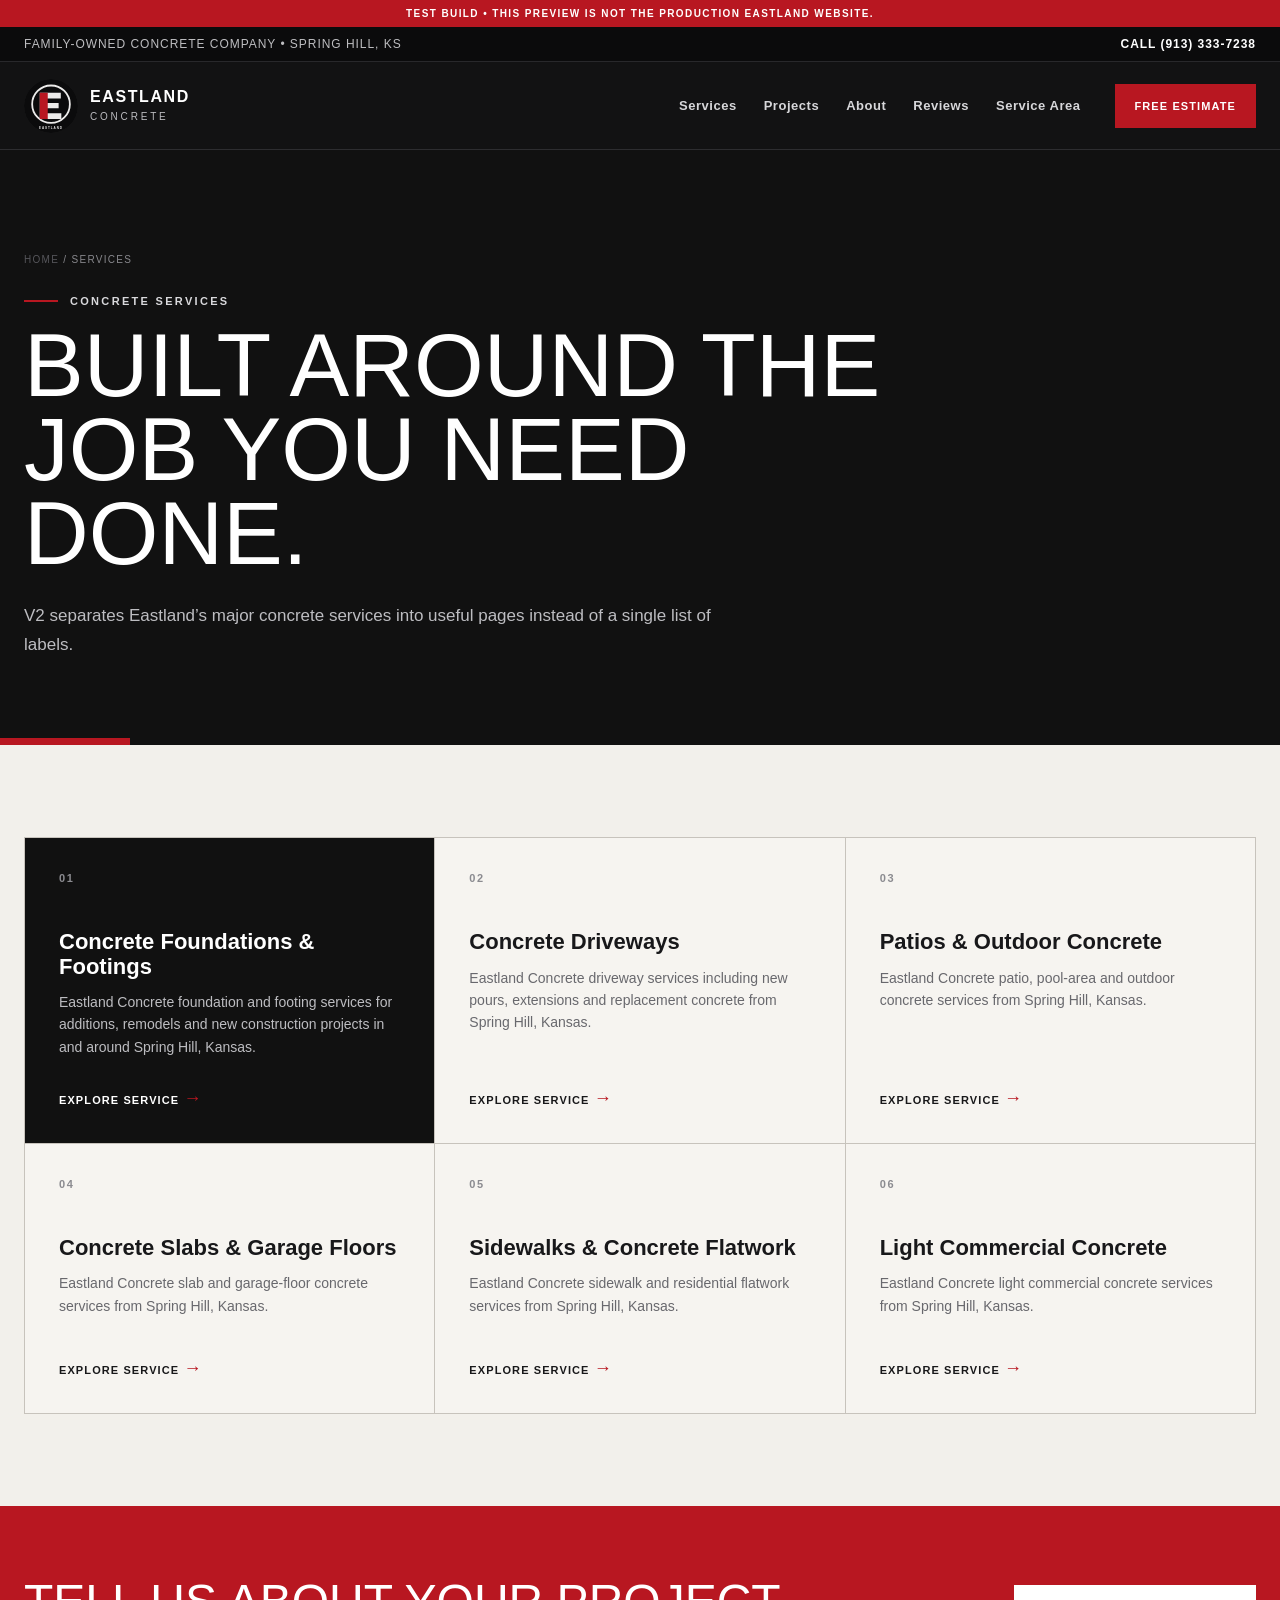
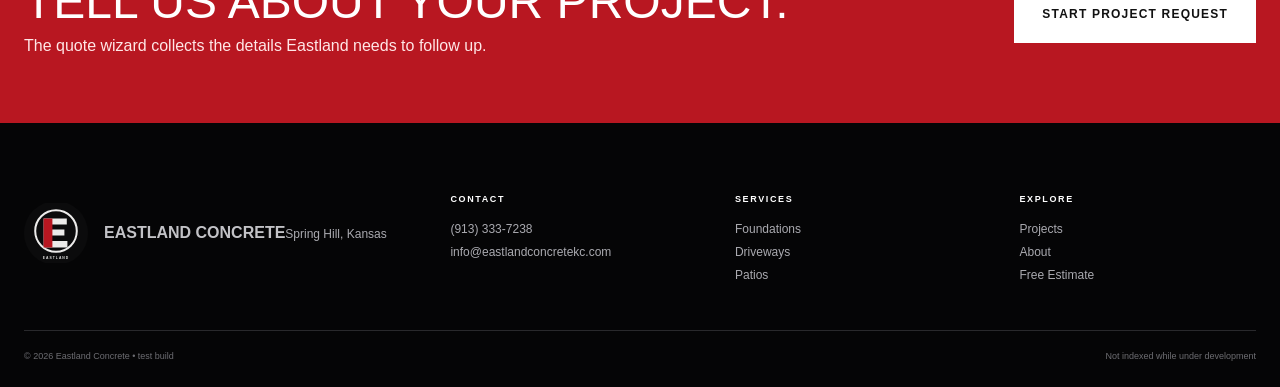
==== services/index.html @ 6d05b7a3 "Add services index page" ====
<!doctype html><html lang="en"><head><meta charset="utf-8"/><meta name="viewport" content="width=device-width,initial-scale=1"/><title>Concrete Services | Eastland Concrete</title><meta name="description" content="Explore Eastland Concrete service pages for foundations, driveways, patios, slabs, sidewalks and light commercial concrete."/><meta name="robots" content="noindex,nofollow"/><link rel="stylesheet" href="../styles.css"/></head><body><div class="test-banner">TEST BUILD • This preview is not the production Eastland website.</div>
<div class="utility-bar"><div class="shell utility-inner"><span>Family-Owned Concrete Company • Spring Hill, KS</span><a href="tel:+19133337238">Call (913) 333-7238</a></div></div>
<header class="site-header"><div class="shell header-inner">
<a class="brand" href="../index.html"><img src="../assets/eastland-logo.svg" alt="" /><div class="brand-text"><strong>EASTLAND</strong><span>CONCRETE</span></div></a>
<nav class="desktop-nav" aria-label="Primary navigation"><a href="../index.html#services">Services</a><a href="../projects.html">Projects</a><a href="../about.html">About</a><a href="../index.html#reviews">Reviews</a><a href="../index.html#areas">Service Area</a></nav>
<a class="btn btn-small btn-red desktop-quote" href="../index.html#estimate">Free Estimate</a>
<button class="menu-button" aria-label="Open menu" aria-expanded="false"><span></span><span></span><span></span></button>
</div><nav class="mobile-nav" aria-label="Mobile navigation"><a href="../index.html#services">Services</a><a href="../projects.html">Projects</a><a href="../about.html">About</a><a href="../index.html#reviews">Reviews</a><a href="../index.html#areas">Service Area</a><a class="btn btn-red" href="../index.html#estimate">Get a Free Estimate</a></nav></header><main><section class="inner-hero"><div class="shell"><div class="breadcrumbs"><a href="../index.html">Home</a> / Services</div><p class="eyebrow">CONCRETE SERVICES</p><h1>Built around the job you need done.</h1><p>V2 separates Eastland’s major concrete services into useful pages instead of a single list of labels.</p></div></section><section class="content-section"><div class="shell"><div class="service-grid"><article class="service-card featured"><span class="service-num">01</span><h3>Concrete Foundations & Footings</h3><p>Eastland Concrete foundation and footing services for additions, remodels and new construction projects in and around Spring Hill, Kansas.</p><a href="foundations.html">Explore service <span>→</span></a></article><article class="service-card "><span class="service-num">02</span><h3>Concrete Driveways</h3><p>Eastland Concrete driveway services including new pours, extensions and replacement concrete from Spring Hill, Kansas.</p><a href="driveways.html">Explore service <span>→</span></a></article><article class="service-card "><span class="service-num">03</span><h3>Patios & Outdoor Concrete</h3><p>Eastland Concrete patio, pool-area and outdoor concrete services from Spring Hill, Kansas.</p><a href="patios.html">Explore service <span>→</span></a></article><article class="service-card "><span class="service-num">04</span><h3>Concrete Slabs & Garage Floors</h3><p>Eastland Concrete slab and garage-floor concrete services from Spring Hill, Kansas.</p><a href="slabs.html">Explore service <span>→</span></a></article><article class="service-card "><span class="service-num">05</span><h3>Sidewalks & Concrete Flatwork</h3><p>Eastland Concrete sidewalk and residential flatwork services from Spring Hill, Kansas.</p><a href="flatwork.html">Explore service <span>→</span></a></article><article class="service-card "><span class="service-num">06</span><h3>Light Commercial Concrete</h3><p>Eastland Concrete light commercial concrete services from Spring Hill, Kansas.</p><a href="commercial.html">Explore service <span>→</span></a></article></div></div></section><section class="page-cta"><div class="shell page-cta-inner"><div><h2>Tell us about your project.</h2><p>The quote wizard collects the details Eastland needs to follow up.</p></div><a class="btn btn-large" href="../index.html#estimate">Start Project Request</a></div></section></main><footer class="site-footer"><div class="shell footer-grid">
<div class="footer-brand"><img src="../assets/eastland-logo.svg" alt="" /><div><strong>EASTLAND CONCRETE</strong><span>Spring Hill, Kansas</span></div></div>
<div><p>CONTACT</p><a href="tel:+19133337238">(913) 333-7238</a><a href="mailto:info@eastlandconcretekc.com">info@eastlandconcretekc.com</a></div>
<div><p>SERVICES</p><a href="../services/foundations.html">Foundations</a><a href="../services/driveways.html">Driveways</a><a href="../services/patios.html">Patios</a></div>
<div><p>EXPLORE</p><a href="../projects.html">Projects</a><a href="../about.html">About</a><a href="../index.html#estimate">Free Estimate</a></div>
</div><div class="shell footer-bottom"><span>© 2026 Eastland Concrete • test build</span><span>Not indexed while under development</span></div></footer>
<div class="mobile-action-bar"><a href="tel:+19133337238">Call</a><a href="sms:+19133337238">Text</a><a class="active" href="../index.html#estimate">Free Estimate</a></div>
<script src="../script.js"></script></body></html>
---- styles.css ----
:root{--black:#0b0b0c;--charcoal:#171719;--paper:#f2f0eb;--white:#fff;--muted:#9b9b9f;--red:#b81721;--red2:#d1222c;--max:1240px}*{box-sizing:border-box}html{scroll-behavior:smooth}body{margin:0;font-family:Arial,Helvetica,sans-serif;color:#18181a;background:var(--paper);-webkit-font-smoothing:antialiased}a{color:inherit;text-decoration:none}button,input,select,textarea{font:inherit}img{display:block;max-width:100%}.shell{width:min(calc(100% - 48px),var(--max));margin-inline:auto}.utility-bar{background:var(--black);color:#bdbdc0;font-size:12px;letter-spacing:.08em;text-transform:uppercase;border-bottom:1px solid #28282b}.utility-inner{height:34px;display:flex;align-items:center;justify-content:space-between}.utility-inner a{color:#fff;font-weight:700}.site-header{height:88px;background:rgba(11,11,12,.97);color:#fff;position:sticky;top:0;z-index:50;border-bottom:1px solid #2d2d30}.header-inner{height:100%;display:flex;align-items:center;gap:34px}.brand{display:flex;align-items:center;gap:12px;margin-right:auto}.brand img{width:54px;height:54px;object-fit:cover;border-radius:50%;background:#222}.brand-text{display:grid;line-height:.9;letter-spacing:.1em}.brand-text strong{font-size:16px}.brand-text span{font-size:10px;color:#bcbcc0;margin-top:7px;letter-spacing:.28em}.desktop-nav{display:flex;gap:27px;align-items:center}.desktop-nav a{font-size:13px;font-weight:700;letter-spacing:.04em;color:#d7d7da}.btn{display:inline-flex;align-items:center;justify-content:center;text-transform:uppercase;font-weight:800;letter-spacing:.1em;border:0;cursor:pointer;transition:.2s ease}.btn-red{background:var(--red);color:#fff}.btn-red:hover{background:var(--red2);transform:translateY(-1px)}.btn-small{height:44px;padding:0 20px;font-size:11px}.btn-large{height:58px;padding:0 28px;font-size:12px}.btn-ghost{border:1px solid rgba(255,255,255,.6);color:#fff}.btn-ghost:hover{background:#fff;color:#111}.btn-full{width:100%;height:54px;margin-top:20px}.menu-button,.mobile-nav{display:none}.hero{min-height:760px;position:relative;background:#111;color:#fff;overflow:hidden;display:flex;align-items:center}.hero-image{position:absolute;inset:0;background:linear-gradient(135deg,#303034,#101012);background-image:linear-gradient(90deg,rgba(6,6,7,.2),rgba(6,6,7,.05)),url('assets/driveway-project.svg');background-position:center;background-size:cover}.hero-overlay{position:absolute;inset:0;background:linear-gradient(90deg,rgba(6,6,7,.94),rgba(6,6,7,.72) 45%,rgba(6,6,7,.2))}.hero::after{content:"";position:absolute;left:0;bottom:0;width:150px;height:9px;background:var(--red)}.hero-content{position:relative;z-index:2;padding:84px 0 64px}.eyebrow{font-size:11px;letter-spacing:.21em;font-weight:900;color:#d9d9dc;margin:0 0 20px;text-transform:uppercase}.eyebrow::before{content:"";display:inline-block;width:34px;height:2px;background:var(--red);vertical-align:middle;margin:0 12px 3px 0}.eyebrow.dark{color:#646469}.hero h1,.section h2,.statement h2,.estimate h2,.areas h2{font-family:Impact,'Arial Narrow Bold',Arial,sans-serif;font-weight:400;text-transform:uppercase;letter-spacing:.01em;margin:0;line-height:.92}.hero h1{font-size:clamp(64px,8.5vw,118px);max-width:840px}.hero h1 span{color:#d5d5d8}.hero-copy{font-size:18px;line-height:1.6;color:#d2d2d5;max-width:670px;margin:28px 0 34px}.hero-actions{display:flex;gap:12px;flex-wrap:wrap}.hero-proof{display:grid;grid-template-columns:repeat(3,1fr);max-width:820px;margin-top:62px;border-top:1px solid rgba(255,255,255,.22);padding-top:24px;gap:26px}.hero-proof strong{display:block;font-size:13px;text-transform:uppercase;letter-spacing:.08em}.hero-proof span{display:block;font-size:12px;color:#adadb2;margin-top:8px;line-height:1.45}.hero-marker{position:absolute;right:34px;bottom:44px;z-index:2;writing-mode:vertical-rl;font-size:9px;letter-spacing:.25em;color:#b9b9bd}.section{padding:112px 0}.section-heading h2,.statement h2,.estimate h2,.areas h2{font-size:clamp(44px,5.1vw,74px)}.split-heading{display:grid;grid-template-columns:1.2fr .8fr;gap:70px;align-items:end;margin-bottom:58px}.split-heading>p{margin:0;color:#626268;font-size:16px;line-height:1.7;max-width:470px}.service-grid{display:grid;grid-template-columns:repeat(3,1fr);border-top:1px solid #c7c3bc;border-left:1px solid #c7c3bc}.service-card{min-height:270px;padding:34px;border-right:1px solid #c7c3bc;border-bottom:1px solid #c7c3bc;background:rgba(255,255,255,.25);display:flex;flex-direction:column}.service-card.featured{background:#111;color:#fff}.service-num{font-size:11px;letter-spacing:.15em;font-weight:900;color:#8b8b90}.service-card h3{font-size:22px;line-height:1.1;margin:46px 0 12px}.service-card p{font-size:14px;line-height:1.6;color:#68686d;margin:0 0 30px}.service-card.featured p{color:#bdbdc1}.service-card a{font-size:11px;text-transform:uppercase;letter-spacing:.1em;font-weight:900;margin-top:auto}.service-card a span{color:var(--red);font-size:18px}.statement{background:#0e0e10;color:#fff}.statement-grid{display:grid;grid-template-columns:1.08fr .92fr;min-height:720px}.statement-image-wrap{position:relative;min-height:720px}.statement-image-wrap img{width:100%;height:100%;object-fit:cover;position:absolute;inset:0}.statement-image-wrap::after{content:"";position:absolute;inset:0;background:linear-gradient(90deg,transparent 55%,rgba(14,14,16,.9))}.image-tag{position:absolute;left:26px;bottom:26px;background:var(--red);padding:11px 14px;font-size:9px;font-weight:900;letter-spacing:.15em}.statement-copy{padding:94px 0 78px 78px;align-self:center}.statement-copy>p:not(.eyebrow){font-size:16px;color:#bdbdc1;line-height:1.7;max-width:520px}.mini-points{border-top:1px solid #353538;margin-top:30px}.mini-points>div{display:grid;grid-template-columns:50px 1fr;gap:18px;border-bottom:1px solid #353538;padding:18px 0}.mini-points span,.text-link span{color:var(--red)}.mini-points p{margin:0;color:#a6a6ab;font-size:13px;line-height:1.6}.mini-points strong{color:#fff}.text-link{display:inline-flex;gap:7px;font-size:11px;font-weight:900;text-transform:uppercase;letter-spacing:.12em;margin-top:30px}.dark-section{background:#171719;color:#fff}.project-heading{display:flex;justify-content:space-between;align-items:end;margin-bottom:46px}.project-grid{display:grid;grid-template-columns:1.35fr .65fr;grid-template-rows:310px 310px;gap:16px}.project-card{position:relative;overflow:hidden;background:#29292c}.project-card-large{grid-row:1/3}.project-card img{width:100%;height:100%;object-fit:cover}.project-gradient{position:absolute;inset:0;background:linear-gradient(0deg,rgba(0,0,0,.83),transparent 60%)}.project-info{position:absolute;left:28px;bottom:26px}.project-info p{font-size:9px;letter-spacing:.2em;font-weight:900;margin:0 0 9px}.project-info h3{font-size:25px;margin:0 0 7px}.project-info span{font-size:12px;color:#b1b1b5}.center-heading{text-align:center;margin-bottom:65px}.process-grid{display:grid;grid-template-columns:repeat(4,1fr);border-top:1px solid #c9c4bd}.process-step{padding:30px 28px 0 0;min-height:230px;border-right:1px solid #c9c4bd;margin-right:28px}.process-step:last-child{border:0}.process-step span{color:var(--red);font-size:11px;font-weight:900}.process-step h3{font-size:20px;margin:38px 0 12px}.process-step p{color:#68686d;font-size:13px;line-height:1.6}.review-section{background:var(--red);color:#fff;padding:94px 0}.review-grid{display:grid;grid-template-columns:.36fr .64fr;gap:60px}.stars{letter-spacing:.15em}.review-grid blockquote{font-family:Georgia,serif;font-size:clamp(30px,4.1vw,54px);line-height:1.18;margin:0}.areas-grid{display:grid;grid-template-columns:1fr .9fr;gap:85px;align-items:center}.areas-copy{color:#68686d;font-size:15px;line-height:1.7}.area-pills{display:flex;flex-wrap:wrap;gap:8px;margin-top:28px}.area-pills span{border:1px solid #c8c4bd;padding:10px 13px;font-size:11px;font-weight:700}.map-placeholder{height:410px;background:#18181a;position:relative;overflow:hidden;color:#fff;display:flex;flex-direction:column;justify-content:flex-end;padding:32px}.map-lines{position:absolute;inset:-40px;background:repeating-linear-gradient(27deg,transparent 0,transparent 48px,#29292c 49px,#29292c 51px),repeating-linear-gradient(123deg,transparent 0,transparent 74px,#29292c 75px,#29292c 77px)}.map-pin{position:absolute;width:18px;height:18px;background:var(--red);border:4px solid #fff;border-radius:50%}.pin-one{top:38%;left:36%}.pin-two{top:23%;left:65%}.pin-three{top:58%;left:72%}.estimate{background:#0c0c0d;color:#fff;padding:110px 0}.estimate-grid{display:grid;grid-template-columns:.8fr 1.2fr;gap:90px;align-items:start}.estimate-copy>p:not(.eyebrow){font-size:15px;color:#aaaab0;line-height:1.7}.phone-link{font-family:Impact,Arial,sans-serif;font-size:36px;color:#fff}.estimate-card{background:#f5f3ef;color:#171719;padding:36px 40px 30px;max-width:660px;margin-left:auto;width:100%}.site-footer{background:#050506;color:#c2c2c6;padding:62px 0 26px}.footer-grid{display:grid;grid-template-columns:1.6fr 1fr 1fr 1fr;gap:48px}.footer-brand{display:flex;align-items:center;gap:16px}.footer-brand img{width:64px;height:64px;border-radius:50%}.footer-grid>div:not(.footer-brand){display:flex;flex-direction:column;gap:9px}.footer-grid p{font-size:9px;font-weight:900;letter-spacing:.18em;color:#fff}.footer-grid a,.footer-grid span{font-size:12px;color:#aaaab0}.footer-bottom{border-top:1px solid #29292c;margin-top:48px;padding-top:20px;display:flex;justify-content:space-between;font-size:9px;color:#6d6d72}.mobile-action-bar{display:none}

/* quote wizard */
.quote-wizard{position:relative;overflow:hidden}.wizard-topline{display:flex;justify-content:space-between;gap:20px;align-items:flex-end;margin-bottom:14px}.form-step{font-size:9px;font-weight:900;letter-spacing:.18em;color:#76767b;margin:0}.wizard-estimate-time,.wizard-save-note{font-size:10px;color:#77777c}.form-progress{height:4px;background:#ddd8d0;margin:14px 0 28px}.form-progress span{display:block;width:20%;height:100%;background:var(--red);transition:width .28s}.wizard-panel{display:none}.wizard-panel.active{display:block;animation:wizardIn .25s ease}@keyframes wizardIn{from{opacity:0;transform:translateX(8px)}to{opacity:1;transform:none}}.wizard-kicker{font-size:9px;letter-spacing:.18em;font-weight:900;color:var(--red);margin:0 0 7px}.quote-wizard h3{margin:0 0 10px;font-size:30px}.wizard-help{margin:0 0 24px;color:#69696e;font-size:13px;line-height:1.55}.project-options{display:grid;grid-template-columns:repeat(2,1fr);gap:10px}.choice-button{display:flex;align-items:center;gap:11px;min-height:60px;padding:15px;border:1px solid #c9c4bc;background:#fff;text-align:left;font-weight:800;cursor:pointer}.choice-button.selected{border-color:var(--red);box-shadow:inset 0 0 0 1px var(--red);background:#fff7f5}.choice-icon{width:27px;height:27px;border-radius:50%;display:grid;place-items:center;background:#ece8e1;font-size:10px;font-weight:900}.choice-button.selected .choice-icon{background:var(--red);color:#fff}.form-grid{display:grid;gap:14px}.form-grid.two-col{grid-template-columns:1fr 1fr}.quote-wizard label:not(.upload-zone):not(.checkbox-row){display:grid;gap:7px;font-size:11px;font-weight:900;margin-bottom:15px}.quote-wizard input:not([type=checkbox]):not([type=file]),.quote-wizard select,.quote-wizard textarea{width:100%;border:1px solid #c9c4bc;background:#fff;padding:14px 13px;font-size:13px;outline:none}.quote-wizard input:focus,.quote-wizard select:focus,.quote-wizard textarea:focus{border-color:var(--red);box-shadow:0 0 0 1px var(--red)}.checkbox-row{display:flex;align-items:center;gap:10px;margin:5px 0 10px;font-size:11px;color:#55555a}.checkbox-row input{accent-color:var(--red);width:16px;height:16px}.upload-zone{border:1.5px dashed #aaa49b;background:#fff;min-height:190px;display:flex;flex-direction:column;align-items:center;justify-content:center;text-align:center;gap:5px;padding:28px;cursor:pointer}.upload-zone input{display:none}.upload-plus{width:40px;height:40px;border-radius:50%;display:grid;place-items:center;background:var(--red);color:#fff;font-size:26px}.upload-preview{display:flex;flex-wrap:wrap;gap:8px;margin-top:12px}.photo-chip{background:#e8e4dd;padding:8px 10px;font-size:10px}.skip-link{border:0;background:transparent;color:#5a5a5f;font-weight:800;font-size:11px;padding:15px 0 0;cursor:pointer}.wizard-actions{display:grid;grid-template-columns:auto 1fr;gap:12px;align-items:center;margin-top:24px}.wizard-back{border:0;background:transparent;padding:15px 8px 15px 0;font-size:11px;font-weight:900;color:#6f6f74;cursor:pointer;visibility:hidden}.wizard-next{width:100%;min-height:54px}.wizard-error{min-height:18px;margin-top:12px;color:#a9241e;font-size:11px;font-weight:800}.lead-summary{margin-top:18px;padding:16px;background:#eae6df;border-left:3px solid var(--red);font-size:11px}.wizard-success{text-align:center;padding:35px 5px 12px}.success-mark{width:58px;height:58px;border-radius:50%;margin:0 auto 18px;display:grid;place-items:center;background:var(--red);color:#fff;font-size:28px}.btn-dark{background:#171719;color:#fff}.quote-wizard.submitted .form-progress,.quote-wizard.submitted .wizard-topline,.quote-wizard.submitted .wizard-actions,.quote-wizard.submitted .form-note,.quote-wizard.submitted .wizard-error{display:none}.form-note{font-size:10px;color:#77777c;text-align:center;margin:14px 0 0}

@media(max-width:980px){.desktop-nav,.desktop-quote{display:none}.menu-button{display:block;background:none;border:0;width:44px}.menu-button span{display:block;height:2px;background:#fff;margin:6px}.mobile-nav{position:absolute;top:88px;left:0;right:0;background:#101012;padding:18px 24px 26px;flex-direction:column}.mobile-nav.open{display:flex}.mobile-nav a{padding:14px 0}.service-grid{grid-template-columns:repeat(2,1fr)}.statement-grid,.areas-grid,.estimate-grid{grid-template-columns:1fr}.statement-image-wrap{min-height:520px}.statement-copy{padding:72px 0}.project-grid{grid-template-columns:1fr 1fr;grid-template-rows:400px 280px}.project-card-large{grid-column:1/3;grid-row:auto}.process-grid{grid-template-columns:1fr 1fr}.review-grid{grid-template-columns:1fr}.footer-grid{grid-template-columns:1fr 1fr}}
@media(max-width:700px){body{padding-bottom:64px}.shell{width:min(calc(100% - 36px),var(--max))}.utility-bar{display:none}.site-header{height:72px}.brand img{width:44px;height:44px}.mobile-nav{top:72px}.hero{min-height:690px}.hero h1{font-size:58px}.hero-copy{font-size:15px}.hero-actions{display:grid}.btn-large{width:100%;height:54px}.hero-proof{grid-template-columns:1fr;gap:16px;margin-top:42px}.section{padding:78px 0}.split-heading{grid-template-columns:1fr;gap:26px}.section-heading h2,.statement h2,.estimate h2,.areas h2{font-size:46px}.service-grid{grid-template-columns:1fr}.statement-image-wrap{min-height:390px}.statement-copy{padding:62px 0}.project-heading{align-items:start;gap:30px;flex-direction:column}.project-grid{display:block}.project-card{height:290px;margin-bottom:12px}.project-card-large{height:350px}.process-grid{grid-template-columns:1fr}.process-step{border-right:0;border-bottom:1px solid #c9c4bd;margin-right:0;padding:25px 0 30px;min-height:0}.review-section{padding:68px 0}.map-placeholder{height:300px}.estimate{padding:76px 0}.estimate-card{padding:28px 20px}.form-grid.two-col,.project-options{grid-template-columns:1fr}.footer-grid{grid-template-columns:1fr}.mobile-action-bar{display:grid;grid-template-columns:.7fr .7fr 1.6fr;position:fixed;left:0;right:0;bottom:0;height:64px;background:#0b0b0c;z-index:100}.mobile-action-bar a{display:flex;align-items:center;justify-content:center;color:#fff;font-size:11px;font-weight:900;text-transform:uppercase}.mobile-action-bar a.active{background:var(--red)}}


/* development preview + inner pages */
.test-banner{background:#b81721;color:#fff;text-align:center;padding:8px 16px;font-size:10px;font-weight:900;letter-spacing:.14em;text-transform:uppercase}
.test-mode-note{margin:-8px 0 24px;padding:12px 14px;background:#fff1d6;border-left:3px solid #d58a00;color:#5d4312;font-size:11px;line-height:1.5}
.test-mode-note strong{letter-spacing:.08em}
.inner-hero{background:#111;color:#fff;padding:104px 0 86px;position:relative;overflow:hidden}
.inner-hero::after{content:"";position:absolute;left:0;bottom:0;width:130px;height:7px;background:var(--red)}
.inner-hero .eyebrow{margin-bottom:16px}
.inner-hero h1{font-family:Impact,'Arial Narrow Bold',Arial,sans-serif;font-size:clamp(56px,7vw,96px);font-weight:400;line-height:.94;text-transform:uppercase;margin:0;max-width:900px}
.inner-hero p:not(.eyebrow){max-width:700px;color:#bdbdc1;font-size:17px;line-height:1.7;margin:26px 0 0}
.breadcrumbs{font-size:10px;text-transform:uppercase;letter-spacing:.13em;color:#88888d;margin-bottom:30px}
.breadcrumbs a{color:#55555a}
.content-section{padding:92px 0}
.content-grid{display:grid;grid-template-columns:minmax(0,1fr) 360px;gap:76px;align-items:start}
.prose h2{font-family:Impact,'Arial Narrow Bold',Arial,sans-serif;font-weight:400;text-transform:uppercase;font-size:44px;line-height:1;margin:0 0 20px}
.prose h3{font-size:22px;margin:38px 0 10px}
.prose p,.prose li{font-size:15px;line-height:1.75;color:#5e5e63}
.prose ul{padding-left:20px}
.side-card{background:#111;color:#fff;padding:30px;position:sticky;top:130px}
.side-card h3{font-size:24px;margin:0 0 12px}
.side-card p{font-size:13px;line-height:1.65;color:#b3b3b8}
.side-card .btn{width:100%;margin-top:14px;height:50px}
.service-index{display:grid;grid-template-columns:repeat(2,1fr);gap:12px;margin-top:30px}
.service-index a{padding:14px 16px;border:1px solid #d0cbc4;background:#fff;font-size:12px;font-weight:800}
.service-index a:hover{border-color:var(--red)}
.photo-placeholder-wide{background:#202124;min-height:390px;display:grid;place-items:center;overflow:hidden;margin:32px 0}
.photo-placeholder-wide img{width:100%;height:100%;object-fit:cover;min-height:390px}
.page-cta{background:var(--red);color:#fff;padding:68px 0}
.page-cta-inner{display:flex;align-items:center;justify-content:space-between;gap:40px}
.page-cta h2{font-family:Impact,'Arial Narrow Bold',Arial,sans-serif;font-size:48px;font-weight:400;text-transform:uppercase;margin:0}
.page-cta p{margin:8px 0 0;color:#ffe7e7}
.page-cta .btn{background:#fff;color:#111}
.project-list{display:grid;grid-template-columns:repeat(3,1fr);gap:18px}
.project-list article{background:#111;color:#fff}
.project-list img{width:100%;aspect-ratio:4/3;object-fit:cover}
.project-list div{padding:22px}
.project-list h3{margin:0 0 8px;font-size:22px}
.project-list p{margin:0;color:#aaaab0;font-size:13px;line-height:1.6}
.notice-card{border:1px solid #d2cec7;background:#fff;padding:22px;margin:24px 0}
.notice-card strong{display:block;margin-bottom:7px}
.notice-card p{margin:0}
@media(max-width:900px){.content-grid{grid-template-columns:1fr}.side-card{position:static}.project-list{grid-template-columns:1fr 1fr}.page-cta-inner{align-items:flex-start;flex-direction:column}}
@media(max-width:700px){.test-banner{font-size:8px;padding:7px 12px}.inner-hero{padding:72px 0 60px}.inner-hero h1{font-size:52px}.content-section{padding:64px 0}.service-index,.project-list{grid-template-columns:1fr}.page-cta{padding:52px 0}.page-cta h2{font-size:40px}}
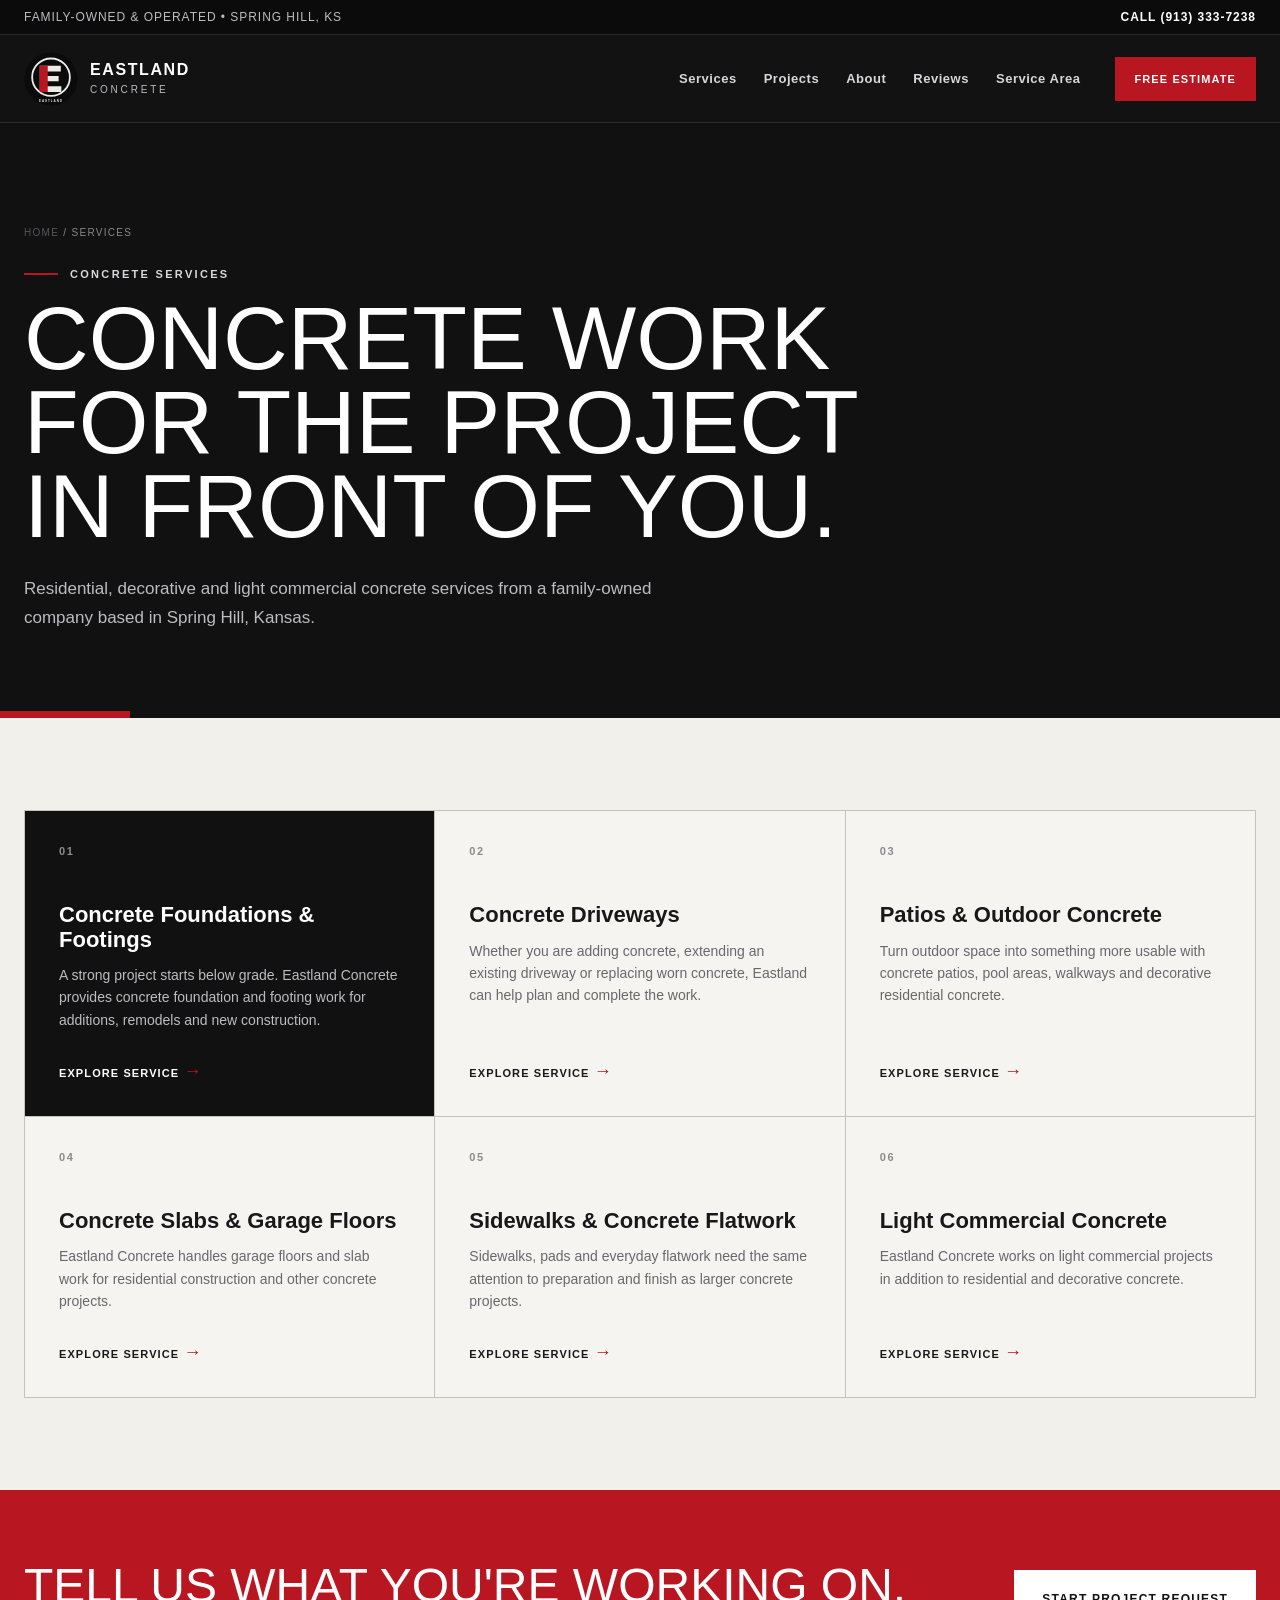
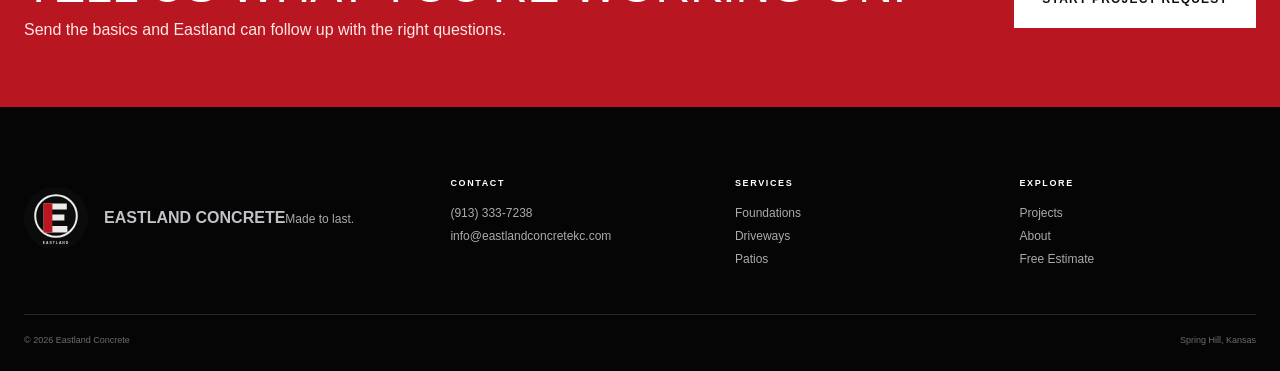
==== commit cdf17a01: "Polish services index" ====
--- a/services/index.html
+++ b/services/index.html
@@ -1,15 +1,14 @@
-<!doctype html><html lang="en"><head><meta charset="utf-8"/><meta name="viewport" content="width=device-width,initial-scale=1"/><title>Concrete Services | Eastland Concrete</title><meta name="description" content="Explore Eastland Concrete service pages for foundations, driveways, patios, slabs, sidewalks and light commercial concrete."/><meta name="robots" content="noindex,nofollow"/><link rel="stylesheet" href="../styles.css"/></head><body><div class="test-banner">TEST BUILD • This preview is not the production Eastland website.</div>
-<div class="utility-bar"><div class="shell utility-inner"><span>Family-Owned Concrete Company • Spring Hill, KS</span><a href="tel:+19133337238">Call (913) 333-7238</a></div></div>
+<!doctype html><html lang="en"><head><meta charset="utf-8"/><meta name="viewport" content="width=device-width,initial-scale=1"/><title>Concrete Services | Eastland Concrete</title><meta name="description" content="Explore Eastland Concrete services including foundations, driveways, patios, slabs, sidewalks and light commercial concrete."/><meta name="robots" content="noindex,nofollow"/><link rel="stylesheet" href="../styles.css"/></head><body><div class="utility-bar"><div class="shell utility-inner"><span>Family-Owned & Operated • Spring Hill, KS</span><a href="tel:+19133337238">Call (913) 333-7238</a></div></div>
 <header class="site-header"><div class="shell header-inner">
-<a class="brand" href="../index.html"><img src="../assets/eastland-logo.svg" alt="" /><div class="brand-text"><strong>EASTLAND</strong><span>CONCRETE</span></div></a>
-<nav class="desktop-nav" aria-label="Primary navigation"><a href="../index.html#services">Services</a><a href="../projects.html">Projects</a><a href="../about.html">About</a><a href="../index.html#reviews">Reviews</a><a href="../index.html#areas">Service Area</a></nav>
+<a class="brand" href="../index.html"><img src="../assets/eastland-logo.svg" alt="Eastland Concrete"/><div class="brand-text"><strong>EASTLAND</strong><span>CONCRETE</span></div></a>
+<nav class="desktop-nav" aria-label="Primary navigation"><a href="../services/index.html">Services</a><a href="../projects.html">Projects</a><a href="../about.html">About</a><a href="../index.html#reviews">Reviews</a><a href="../service-areas.html">Service Area</a></nav>
 <a class="btn btn-small btn-red desktop-quote" href="../index.html#estimate">Free Estimate</a>
 <button class="menu-button" aria-label="Open menu" aria-expanded="false"><span></span><span></span><span></span></button>
-</div><nav class="mobile-nav" aria-label="Mobile navigation"><a href="../index.html#services">Services</a><a href="../projects.html">Projects</a><a href="../about.html">About</a><a href="../index.html#reviews">Reviews</a><a href="../index.html#areas">Service Area</a><a class="btn btn-red" href="../index.html#estimate">Get a Free Estimate</a></nav></header><main><section class="inner-hero"><div class="shell"><div class="breadcrumbs"><a href="../index.html">Home</a> / Services</div><p class="eyebrow">CONCRETE SERVICES</p><h1>Built around the job you need done.</h1><p>V2 separates Eastland’s major concrete services into useful pages instead of a single list of labels.</p></div></section><section class="content-section"><div class="shell"><div class="service-grid"><article class="service-card featured"><span class="service-num">01</span><h3>Concrete Foundations & Footings</h3><p>Eastland Concrete foundation and footing services for additions, remodels and new construction projects in and around Spring Hill, Kansas.</p><a href="foundations.html">Explore service <span>→</span></a></article><article class="service-card "><span class="service-num">02</span><h3>Concrete Driveways</h3><p>Eastland Concrete driveway services including new pours, extensions and replacement concrete from Spring Hill, Kansas.</p><a href="driveways.html">Explore service <span>→</span></a></article><article class="service-card "><span class="service-num">03</span><h3>Patios & Outdoor Concrete</h3><p>Eastland Concrete patio, pool-area and outdoor concrete services from Spring Hill, Kansas.</p><a href="patios.html">Explore service <span>→</span></a></article><article class="service-card "><span class="service-num">04</span><h3>Concrete Slabs & Garage Floors</h3><p>Eastland Concrete slab and garage-floor concrete services from Spring Hill, Kansas.</p><a href="slabs.html">Explore service <span>→</span></a></article><article class="service-card "><span class="service-num">05</span><h3>Sidewalks & Concrete Flatwork</h3><p>Eastland Concrete sidewalk and residential flatwork services from Spring Hill, Kansas.</p><a href="flatwork.html">Explore service <span>→</span></a></article><article class="service-card "><span class="service-num">06</span><h3>Light Commercial Concrete</h3><p>Eastland Concrete light commercial concrete services from Spring Hill, Kansas.</p><a href="commercial.html">Explore service <span>→</span></a></article></div></div></section><section class="page-cta"><div class="shell page-cta-inner"><div><h2>Tell us about your project.</h2><p>The quote wizard collects the details Eastland needs to follow up.</p></div><a class="btn btn-large" href="../index.html#estimate">Start Project Request</a></div></section></main><footer class="site-footer"><div class="shell footer-grid">
-<div class="footer-brand"><img src="../assets/eastland-logo.svg" alt="" /><div><strong>EASTLAND CONCRETE</strong><span>Spring Hill, Kansas</span></div></div>
+</div><nav class="mobile-nav" aria-label="Mobile navigation"><a href="../services/index.html">Services</a><a href="../projects.html">Projects</a><a href="../about.html">About</a><a href="../index.html#reviews">Reviews</a><a href="../service-areas.html">Service Area</a><a class="btn btn-red" href="../index.html#estimate">Get a Free Estimate</a></nav></header><main><section class="inner-hero"><div class="shell"><div class="breadcrumbs"><a href="../index.html">Home</a> / Services</div><p class="eyebrow">CONCRETE SERVICES</p><h1>Concrete work for the project in front of you.</h1><p>Residential, decorative and light commercial concrete services from a family-owned company based in Spring Hill, Kansas.</p></div></section><section class="content-section"><div class="shell"><div class="service-grid"><article class="service-card featured"><span class="service-num">01</span><h3>Concrete Foundations & Footings</h3><p>A strong project starts below grade. Eastland Concrete provides concrete foundation and footing work for additions, remodels and new construction.</p><a href="foundations.html">Explore service <span>→</span></a></article><article class="service-card "><span class="service-num">02</span><h3>Concrete Driveways</h3><p>Whether you are adding concrete, extending an existing driveway or replacing worn concrete, Eastland can help plan and complete the work.</p><a href="driveways.html">Explore service <span>→</span></a></article><article class="service-card "><span class="service-num">03</span><h3>Patios & Outdoor Concrete</h3><p>Turn outdoor space into something more usable with concrete patios, pool areas, walkways and decorative residential concrete.</p><a href="patios.html">Explore service <span>→</span></a></article><article class="service-card "><span class="service-num">04</span><h3>Concrete Slabs & Garage Floors</h3><p>Eastland Concrete handles garage floors and slab work for residential construction and other concrete projects.</p><a href="slabs.html">Explore service <span>→</span></a></article><article class="service-card "><span class="service-num">05</span><h3>Sidewalks & Concrete Flatwork</h3><p>Sidewalks, pads and everyday flatwork need the same attention to preparation and finish as larger concrete projects.</p><a href="flatwork.html">Explore service <span>→</span></a></article><article class="service-card "><span class="service-num">06</span><h3>Light Commercial Concrete</h3><p>Eastland Concrete works on light commercial projects in addition to residential and decorative concrete.</p><a href="commercial.html">Explore service <span>→</span></a></article></div></div></section><section class="page-cta"><div class="shell page-cta-inner"><div><h2>Tell us what you're working on.</h2><p>Send the basics and Eastland can follow up with the right questions.</p></div><a class="btn btn-large" href="../index.html#estimate">Start Project Request</a></div></section></main><footer class="site-footer"><div class="shell footer-grid">
+<div class="footer-brand"><img src="../assets/eastland-logo.svg" alt="Eastland Concrete"/><div><strong>EASTLAND CONCRETE</strong><span>Made to last.</span></div></div>
 <div><p>CONTACT</p><a href="tel:+19133337238">(913) 333-7238</a><a href="mailto:info@eastlandconcretekc.com">info@eastlandconcretekc.com</a></div>
 <div><p>SERVICES</p><a href="../services/foundations.html">Foundations</a><a href="../services/driveways.html">Driveways</a><a href="../services/patios.html">Patios</a></div>
 <div><p>EXPLORE</p><a href="../projects.html">Projects</a><a href="../about.html">About</a><a href="../index.html#estimate">Free Estimate</a></div>
-</div><div class="shell footer-bottom"><span>© 2026 Eastland Concrete • test build</span><span>Not indexed while under development</span></div></footer>
+</div><div class="shell footer-bottom"><span>© 2026 Eastland Concrete</span><span>Spring Hill, Kansas</span></div></footer>
 <div class="mobile-action-bar"><a href="tel:+19133337238">Call</a><a href="sms:+19133337238">Text</a><a class="active" href="../index.html#estimate">Free Estimate</a></div>
 <script src="../script.js"></script></body></html>
--- a/styles.css
+++ b/styles.css
@@ -1,4 +1,4 @@
-:root{--black:#0b0b0c;--charcoal:#171719;--paper:#f2f0eb;--white:#fff;--muted:#9b9b9f;--red:#b81721;--red2:#d1222c;--max:1240px}*{box-sizing:border-box}html{scroll-behavior:smooth}body{margin:0;font-family:Arial,Helvetica,sans-serif;color:#18181a;background:var(--paper);-webkit-font-smoothing:antialiased}a{color:inherit;text-decoration:none}button,input,select,textarea{font:inherit}img{display:block;max-width:100%}.shell{width:min(calc(100% - 48px),var(--max));margin-inline:auto}.utility-bar{background:var(--black);color:#bdbdc0;font-size:12px;letter-spacing:.08em;text-transform:uppercase;border-bottom:1px solid #28282b}.utility-inner{height:34px;display:flex;align-items:center;justify-content:space-between}.utility-inner a{color:#fff;font-weight:700}.site-header{height:88px;background:rgba(11,11,12,.97);color:#fff;position:sticky;top:0;z-index:50;border-bottom:1px solid #2d2d30}.header-inner{height:100%;display:flex;align-items:center;gap:34px}.brand{display:flex;align-items:center;gap:12px;margin-right:auto}.brand img{width:54px;height:54px;object-fit:cover;border-radius:50%;background:#222}.brand-text{display:grid;line-height:.9;letter-spacing:.1em}.brand-text strong{font-size:16px}.brand-text span{font-size:10px;color:#bcbcc0;margin-top:7px;letter-spacing:.28em}.desktop-nav{display:flex;gap:27px;align-items:center}.desktop-nav a{font-size:13px;font-weight:700;letter-spacing:.04em;color:#d7d7da}.btn{display:inline-flex;align-items:center;justify-content:center;text-transform:uppercase;font-weight:800;letter-spacing:.1em;border:0;cursor:pointer;transition:.2s ease}.btn-red{background:var(--red);color:#fff}.btn-red:hover{background:var(--red2);transform:translateY(-1px)}.btn-small{height:44px;padding:0 20px;font-size:11px}.btn-large{height:58px;padding:0 28px;font-size:12px}.btn-ghost{border:1px solid rgba(255,255,255,.6);color:#fff}.btn-ghost:hover{background:#fff;color:#111}.btn-full{width:100%;height:54px;margin-top:20px}.menu-button,.mobile-nav{display:none}.hero{min-height:760px;position:relative;background:#111;color:#fff;overflow:hidden;display:flex;align-items:center}.hero-image{position:absolute;inset:0;background:linear-gradient(135deg,#303034,#101012);background-image:linear-gradient(90deg,rgba(6,6,7,.2),rgba(6,6,7,.05)),url('assets/driveway-project.svg');background-position:center;background-size:cover}.hero-overlay{position:absolute;inset:0;background:linear-gradient(90deg,rgba(6,6,7,.94),rgba(6,6,7,.72) 45%,rgba(6,6,7,.2))}.hero::after{content:"";position:absolute;left:0;bottom:0;width:150px;height:9px;background:var(--red)}.hero-content{position:relative;z-index:2;padding:84px 0 64px}.eyebrow{font-size:11px;letter-spacing:.21em;font-weight:900;color:#d9d9dc;margin:0 0 20px;text-transform:uppercase}.eyebrow::before{content:"";display:inline-block;width:34px;height:2px;background:var(--red);vertical-align:middle;margin:0 12px 3px 0}.eyebrow.dark{color:#646469}.hero h1,.section h2,.statement h2,.estimate h2,.areas h2{font-family:Impact,'Arial Narrow Bold',Arial,sans-serif;font-weight:400;text-transform:uppercase;letter-spacing:.01em;margin:0;line-height:.92}.hero h1{font-size:clamp(64px,8.5vw,118px);max-width:840px}.hero h1 span{color:#d5d5d8}.hero-copy{font-size:18px;line-height:1.6;color:#d2d2d5;max-width:670px;margin:28px 0 34px}.hero-actions{display:flex;gap:12px;flex-wrap:wrap}.hero-proof{display:grid;grid-template-columns:repeat(3,1fr);max-width:820px;margin-top:62px;border-top:1px solid rgba(255,255,255,.22);padding-top:24px;gap:26px}.hero-proof strong{display:block;font-size:13px;text-transform:uppercase;letter-spacing:.08em}.hero-proof span{display:block;font-size:12px;color:#adadb2;margin-top:8px;line-height:1.45}.hero-marker{position:absolute;right:34px;bottom:44px;z-index:2;writing-mode:vertical-rl;font-size:9px;letter-spacing:.25em;color:#b9b9bd}.section{padding:112px 0}.section-heading h2,.statement h2,.estimate h2,.areas h2{font-size:clamp(44px,5.1vw,74px)}.split-heading{display:grid;grid-template-columns:1.2fr .8fr;gap:70px;align-items:end;margin-bottom:58px}.split-heading>p{margin:0;color:#626268;font-size:16px;line-height:1.7;max-width:470px}.service-grid{display:grid;grid-template-columns:repeat(3,1fr);border-top:1px solid #c7c3bc;border-left:1px solid #c7c3bc}.service-card{min-height:270px;padding:34px;border-right:1px solid #c7c3bc;border-bottom:1px solid #c7c3bc;background:rgba(255,255,255,.25);display:flex;flex-direction:column}.service-card.featured{background:#111;color:#fff}.service-num{font-size:11px;letter-spacing:.15em;font-weight:900;color:#8b8b90}.service-card h3{font-size:22px;line-height:1.1;margin:46px 0 12px}.service-card p{font-size:14px;line-height:1.6;color:#68686d;margin:0 0 30px}.service-card.featured p{color:#bdbdc1}.service-card a{font-size:11px;text-transform:uppercase;letter-spacing:.1em;font-weight:900;margin-top:auto}.service-card a span{color:var(--red);font-size:18px}.statement{background:#0e0e10;color:#fff}.statement-grid{display:grid;grid-template-columns:1.08fr .92fr;min-height:720px}.statement-image-wrap{position:relative;min-height:720px}.statement-image-wrap img{width:100%;height:100%;object-fit:cover;position:absolute;inset:0}.statement-image-wrap::after{content:"";position:absolute;inset:0;background:linear-gradient(90deg,transparent 55%,rgba(14,14,16,.9))}.image-tag{position:absolute;left:26px;bottom:26px;background:var(--red);padding:11px 14px;font-size:9px;font-weight:900;letter-spacing:.15em}.statement-copy{padding:94px 0 78px 78px;align-self:center}.statement-copy>p:not(.eyebrow){font-size:16px;color:#bdbdc1;line-height:1.7;max-width:520px}.mini-points{border-top:1px solid #353538;margin-top:30px}.mini-points>div{display:grid;grid-template-columns:50px 1fr;gap:18px;border-bottom:1px solid #353538;padding:18px 0}.mini-points span,.text-link span{color:var(--red)}.mini-points p{margin:0;color:#a6a6ab;font-size:13px;line-height:1.6}.mini-points strong{color:#fff}.text-link{display:inline-flex;gap:7px;font-size:11px;font-weight:900;text-transform:uppercase;letter-spacing:.12em;margin-top:30px}.dark-section{background:#171719;color:#fff}.project-heading{display:flex;justify-content:space-between;align-items:end;margin-bottom:46px}.project-grid{display:grid;grid-template-columns:1.35fr .65fr;grid-template-rows:310px 310px;gap:16px}.project-card{position:relative;overflow:hidden;background:#29292c}.project-card-large{grid-row:1/3}.project-card img{width:100%;height:100%;object-fit:cover}.project-gradient{position:absolute;inset:0;background:linear-gradient(0deg,rgba(0,0,0,.83),transparent 60%)}.project-info{position:absolute;left:28px;bottom:26px}.project-info p{font-size:9px;letter-spacing:.2em;font-weight:900;margin:0 0 9px}.project-info h3{font-size:25px;margin:0 0 7px}.project-info span{font-size:12px;color:#b1b1b5}.center-heading{text-align:center;margin-bottom:65px}.process-grid{display:grid;grid-template-columns:repeat(4,1fr);border-top:1px solid #c9c4bd}.process-step{padding:30px 28px 0 0;min-height:230px;border-right:1px solid #c9c4bd;margin-right:28px}.process-step:last-child{border:0}.process-step span{color:var(--red);font-size:11px;font-weight:900}.process-step h3{font-size:20px;margin:38px 0 12px}.process-step p{color:#68686d;font-size:13px;line-height:1.6}.review-section{background:var(--red);color:#fff;padding:94px 0}.review-grid{display:grid;grid-template-columns:.36fr .64fr;gap:60px}.stars{letter-spacing:.15em}.review-grid blockquote{font-family:Georgia,serif;font-size:clamp(30px,4.1vw,54px);line-height:1.18;margin:0}.areas-grid{display:grid;grid-template-columns:1fr .9fr;gap:85px;align-items:center}.areas-copy{color:#68686d;font-size:15px;line-height:1.7}.area-pills{display:flex;flex-wrap:wrap;gap:8px;margin-top:28px}.area-pills span{border:1px solid #c8c4bd;padding:10px 13px;font-size:11px;font-weight:700}.map-placeholder{height:410px;background:#18181a;position:relative;overflow:hidden;color:#fff;display:flex;flex-direction:column;justify-content:flex-end;padding:32px}.map-lines{position:absolute;inset:-40px;background:repeating-linear-gradient(27deg,transparent 0,transparent 48px,#29292c 49px,#29292c 51px),repeating-linear-gradient(123deg,transparent 0,transparent 74px,#29292c 75px,#29292c 77px)}.map-pin{position:absolute;width:18px;height:18px;background:var(--red);border:4px solid #fff;border-radius:50%}.pin-one{top:38%;left:36%}.pin-two{top:23%;left:65%}.pin-three{top:58%;left:72%}.estimate{background:#0c0c0d;color:#fff;padding:110px 0}.estimate-grid{display:grid;grid-template-columns:.8fr 1.2fr;gap:90px;align-items:start}.estimate-copy>p:not(.eyebrow){font-size:15px;color:#aaaab0;line-height:1.7}.phone-link{font-family:Impact,Arial,sans-serif;font-size:36px;color:#fff}.estimate-card{background:#f5f3ef;color:#171719;padding:36px 40px 30px;max-width:660px;margin-left:auto;width:100%}.site-footer{background:#050506;color:#c2c2c6;padding:62px 0 26px}.footer-grid{display:grid;grid-template-columns:1.6fr 1fr 1fr 1fr;gap:48px}.footer-brand{display:flex;align-items:center;gap:16px}.footer-brand img{width:64px;height:64px;border-radius:50%}.footer-grid>div:not(.footer-brand){display:flex;flex-direction:column;gap:9px}.footer-grid p{font-size:9px;font-weight:900;letter-spacing:.18em;color:#fff}.footer-grid a,.footer-grid span{font-size:12px;color:#aaaab0}.footer-bottom{border-top:1px solid #29292c;margin-top:48px;padding-top:20px;display:flex;justify-content:space-between;font-size:9px;color:#6d6d72}.mobile-action-bar{display:none}
+:root{--black:#0b0b0c;--charcoal:#171719;--paper:#f2f0eb;--white:#fff;--muted:#9b9b9f;--red:#b81721;--red2:#d1222c;--max:1240px}*{box-sizing:border-box}html{scroll-behavior:smooth}body{margin:0;font-family:Arial,Helvetica,sans-serif;color:#18181a;background:var(--paper);-webkit-font-smoothing:antialiased}a{color:inherit;text-decoration:none}button,input,select,textarea{font:inherit}img{display:block;max-width:100%}.shell{width:min(calc(100% - 48px),var(--max));margin-inline:auto}.utility-bar{background:var(--black);color:#bdbdc0;font-size:12px;letter-spacing:.08em;text-transform:uppercase;border-bottom:1px solid #28282b}.utility-inner{height:34px;display:flex;align-items:center;justify-content:space-between}.utility-inner a{color:#fff;font-weight:700}.site-header{height:88px;background:rgba(11,11,12,.97);color:#fff;position:sticky;top:0;z-index:50;border-bottom:1px solid #2d2d30}.header-inner{height:100%;display:flex;align-items:center;gap:34px}.brand{display:flex;align-items:center;gap:12px;margin-right:auto}.brand img{width:54px;height:54px;object-fit:cover;border-radius:50%;background:#222}.brand-text{display:grid;line-height:.9;letter-spacing:.1em}.brand-text strong{font-size:16px}.brand-text span{font-size:10px;color:#bcbcc0;margin-top:7px;letter-spacing:.28em}.desktop-nav{display:flex;gap:27px;align-items:center}.desktop-nav a{font-size:13px;font-weight:700;letter-spacing:.04em;color:#d7d7da}.btn{display:inline-flex;align-items:center;justify-content:center;text-transform:uppercase;font-weight:800;letter-spacing:.1em;border:0;cursor:pointer;transition:.2s ease}.btn-red{background:var(--red);color:#fff}.btn-red:hover{background:var(--red2);transform:translateY(-1px)}.btn-small{height:44px;padding:0 20px;font-size:11px}.btn-large{height:58px;padding:0 28px;font-size:12px}.btn-ghost{border:1px solid rgba(255,255,255,.6);color:#fff}.btn-ghost:hover{background:#fff;color:#111}.btn-full{width:100%;height:54px;margin-top:20px}.menu-button,.mobile-nav{display:none}.hero{min-height:760px;position:relative;background:#111;color:#fff;overflow:hidden;display:flex;align-items:center}.hero-image{position:absolute;inset:0;background:linear-gradient(135deg,#303034,#101012);background-image:linear-gradient(90deg,rgba(6,6,7,.2),rgba(6,6,7,.05)),url('https://eastlandconcretekc.com/wp-content/uploads/2023/02/271884360_439285457889996_7783394235350069432_n.jpg');background-position:center;background-size:cover}.hero-overlay{position:absolute;inset:0;background:linear-gradient(90deg,rgba(6,6,7,.94),rgba(6,6,7,.72) 45%,rgba(6,6,7,.2))}.hero::after{content:"";position:absolute;left:0;bottom:0;width:150px;height:9px;background:var(--red)}.hero-content{position:relative;z-index:2;padding:84px 0 64px}.eyebrow{font-size:11px;letter-spacing:.21em;font-weight:900;color:#d9d9dc;margin:0 0 20px;text-transform:uppercase}.eyebrow::before{content:"";display:inline-block;width:34px;height:2px;background:var(--red);vertical-align:middle;margin:0 12px 3px 0}.eyebrow.dark{color:#646469}.hero h1,.section h2,.statement h2,.estimate h2,.areas h2{font-family:Impact,'Arial Narrow Bold',Arial,sans-serif;font-weight:400;text-transform:uppercase;letter-spacing:.01em;margin:0;line-height:.92}.hero h1{font-size:clamp(64px,8.5vw,118px);max-width:840px}.hero h1 span{color:#d5d5d8}.hero-copy{font-size:18px;line-height:1.6;color:#d2d2d5;max-width:670px;margin:28px 0 34px}.hero-actions{display:flex;gap:12px;flex-wrap:wrap}.hero-proof{display:grid;grid-template-columns:repeat(3,1fr);max-width:820px;margin-top:62px;border-top:1px solid rgba(255,255,255,.22);padding-top:24px;gap:26px}.hero-proof strong{display:block;font-size:13px;text-transform:uppercase;letter-spacing:.08em}.hero-proof span{display:block;font-size:12px;color:#adadb2;margin-top:8px;line-height:1.45}.hero-marker{position:absolute;right:34px;bottom:44px;z-index:2;writing-mode:vertical-rl;font-size:9px;letter-spacing:.25em;color:#b9b9bd}.section{padding:112px 0}.section-heading h2,.statement h2,.estimate h2,.areas h2{font-size:clamp(44px,5.1vw,74px)}.split-heading{display:grid;grid-template-columns:1.2fr .8fr;gap:70px;align-items:end;margin-bottom:58px}.split-heading>p{margin:0;color:#626268;font-size:16px;line-height:1.7;max-width:470px}.service-grid{display:grid;grid-template-columns:repeat(3,1fr);border-top:1px solid #c7c3bc;border-left:1px solid #c7c3bc}.service-card{min-height:270px;padding:34px;border-right:1px solid #c7c3bc;border-bottom:1px solid #c7c3bc;background:rgba(255,255,255,.25);display:flex;flex-direction:column}.service-card.featured{background:#111;color:#fff}.service-num{font-size:11px;letter-spacing:.15em;font-weight:900;color:#8b8b90}.service-card h3{font-size:22px;line-height:1.1;margin:46px 0 12px}.service-card p{font-size:14px;line-height:1.6;color:#68686d;margin:0 0 30px}.service-card.featured p{color:#bdbdc1}.service-card a{font-size:11px;text-transform:uppercase;letter-spacing:.1em;font-weight:900;margin-top:auto}.service-card a span{color:var(--red);font-size:18px}.statement{background:#0e0e10;color:#fff}.statement-grid{display:grid;grid-template-columns:1.08fr .92fr;min-height:720px}.statement-image-wrap{position:relative;min-height:720px}.statement-image-wrap img{width:100%;height:100%;object-fit:cover;position:absolute;inset:0}.statement-image-wrap::after{content:"";position:absolute;inset:0;background:linear-gradient(90deg,transparent 55%,rgba(14,14,16,.9))}.image-tag{position:absolute;left:26px;bottom:26px;background:var(--red);padding:11px 14px;font-size:9px;font-weight:900;letter-spacing:.15em}.statement-copy{padding:94px 0 78px 78px;align-self:center}.statement-copy>p:not(.eyebrow){font-size:16px;color:#bdbdc1;line-height:1.7;max-width:520px}.mini-points{border-top:1px solid #353538;margin-top:30px}.mini-points>div{display:grid;grid-template-columns:50px 1fr;gap:18px;border-bottom:1px solid #353538;padding:18px 0}.mini-points span,.text-link span{color:var(--red)}.mini-points p{margin:0;color:#a6a6ab;font-size:13px;line-height:1.6}.mini-points strong{color:#fff}.text-link{display:inline-flex;gap:7px;font-size:11px;font-weight:900;text-transform:uppercase;letter-spacing:.12em;margin-top:30px}.dark-section{background:#171719;color:#fff}.project-heading{display:flex;justify-content:space-between;align-items:end;margin-bottom:46px}.project-grid{display:grid;grid-template-columns:1.35fr .65fr;grid-template-rows:310px 310px;gap:16px}.project-card{position:relative;overflow:hidden;background:#29292c}.project-card-large{grid-row:1/3}.project-card img{width:100%;height:100%;object-fit:cover}.project-gradient{position:absolute;inset:0;background:linear-gradient(0deg,rgba(0,0,0,.83),transparent 60%)}.project-info{position:absolute;left:28px;bottom:26px}.project-info p{font-size:9px;letter-spacing:.2em;font-weight:900;margin:0 0 9px}.project-info h3{font-size:25px;margin:0 0 7px}.project-info span{font-size:12px;color:#b1b1b5}.center-heading{text-align:center;margin-bottom:65px}.process-grid{display:grid;grid-template-columns:repeat(4,1fr);border-top:1px solid #c9c4bd}.process-step{padding:30px 28px 0 0;min-height:230px;border-right:1px solid #c9c4bd;margin-right:28px}.process-step:last-child{border:0}.process-step span{color:var(--red);font-size:11px;font-weight:900}.process-step h3{font-size:20px;margin:38px 0 12px}.process-step p{color:#68686d;font-size:13px;line-height:1.6}.review-section{background:var(--red);color:#fff;padding:94px 0}.review-grid{display:grid;grid-template-columns:.36fr .64fr;gap:60px}.stars{letter-spacing:.15em}.review-grid blockquote{font-family:Georgia,serif;font-size:clamp(30px,4.1vw,54px);line-height:1.18;margin:0}.areas-grid{display:grid;grid-template-columns:1fr .9fr;gap:85px;align-items:center}.areas-copy{color:#68686d;font-size:15px;line-height:1.7}.area-pills{display:flex;flex-wrap:wrap;gap:8px;margin-top:28px}.area-pills span{border:1px solid #c8c4bd;padding:10px 13px;font-size:11px;font-weight:700}.map-placeholder{height:410px;background:#18181a;position:relative;overflow:hidden;color:#fff;display:flex;flex-direction:column;justify-content:flex-end;padding:32px}.map-lines{position:absolute;inset:-40px;background:repeating-linear-gradient(27deg,transparent 0,transparent 48px,#29292c 49px,#29292c 51px),repeating-linear-gradient(123deg,transparent 0,transparent 74px,#29292c 75px,#29292c 77px)}.map-pin{position:absolute;width:18px;height:18px;background:var(--red);border:4px solid #fff;border-radius:50%}.pin-one{top:38%;left:36%}.pin-two{top:23%;left:65%}.pin-three{top:58%;left:72%}.estimate{background:#0c0c0d;color:#fff;padding:110px 0}.estimate-grid{display:grid;grid-template-columns:.8fr 1.2fr;gap:90px;align-items:start}.estimate-copy>p:not(.eyebrow){font-size:15px;color:#aaaab0;line-height:1.7}.phone-link{font-family:Impact,Arial,sans-serif;font-size:36px;color:#fff}.estimate-card{background:#f5f3ef;color:#171719;padding:36px 40px 30px;max-width:660px;margin-left:auto;width:100%}.site-footer{background:#050506;color:#c2c2c6;padding:62px 0 26px}.footer-grid{display:grid;grid-template-columns:1.6fr 1fr 1fr 1fr;gap:48px}.footer-brand{display:flex;align-items:center;gap:16px}.footer-brand img{width:64px;height:64px;border-radius:50%}.footer-grid>div:not(.footer-brand){display:flex;flex-direction:column;gap:9px}.footer-grid p{font-size:9px;font-weight:900;letter-spacing:.18em;color:#fff}.footer-grid a,.footer-grid span{font-size:12px;color:#aaaab0}.footer-bottom{border-top:1px solid #29292c;margin-top:48px;padding-top:20px;display:flex;justify-content:space-between;font-size:9px;color:#6d6d72}.mobile-action-bar{display:none}
 
 /* quote wizard */
 .quote-wizard{position:relative;overflow:hidden}.wizard-topline{display:flex;justify-content:space-between;gap:20px;align-items:flex-end;margin-bottom:14px}.form-step{font-size:9px;font-weight:900;letter-spacing:.18em;color:#76767b;margin:0}.wizard-estimate-time,.wizard-save-note{font-size:10px;color:#77777c}.form-progress{height:4px;background:#ddd8d0;margin:14px 0 28px}.form-progress span{display:block;width:20%;height:100%;background:var(--red);transition:width .28s}.wizard-panel{display:none}.wizard-panel.active{display:block;animation:wizardIn .25s ease}@keyframes wizardIn{from{opacity:0;transform:translateX(8px)}to{opacity:1;transform:none}}.wizard-kicker{font-size:9px;letter-spacing:.18em;font-weight:900;color:var(--red);margin:0 0 7px}.quote-wizard h3{margin:0 0 10px;font-size:30px}.wizard-help{margin:0 0 24px;color:#69696e;font-size:13px;line-height:1.55}.project-options{display:grid;grid-template-columns:repeat(2,1fr);gap:10px}.choice-button{display:flex;align-items:center;gap:11px;min-height:60px;padding:15px;border:1px solid #c9c4bc;background:#fff;text-align:left;font-weight:800;cursor:pointer}.choice-button.selected{border-color:var(--red);box-shadow:inset 0 0 0 1px var(--red);background:#fff7f5}.choice-icon{width:27px;height:27px;border-radius:50%;display:grid;place-items:center;background:#ece8e1;font-size:10px;font-weight:900}.choice-button.selected .choice-icon{background:var(--red);color:#fff}.form-grid{display:grid;gap:14px}.form-grid.two-col{grid-template-columns:1fr 1fr}.quote-wizard label:not(.upload-zone):not(.checkbox-row){display:grid;gap:7px;font-size:11px;font-weight:900;margin-bottom:15px}.quote-wizard input:not([type=checkbox]):not([type=file]),.quote-wizard select,.quote-wizard textarea{width:100%;border:1px solid #c9c4bc;background:#fff;padding:14px 13px;font-size:13px;outline:none}.quote-wizard input:focus,.quote-wizard select:focus,.quote-wizard textarea:focus{border-color:var(--red);box-shadow:0 0 0 1px var(--red)}.checkbox-row{display:flex;align-items:center;gap:10px;margin:5px 0 10px;font-size:11px;color:#55555a}.checkbox-row input{accent-color:var(--red);width:16px;height:16px}.upload-zone{border:1.5px dashed #aaa49b;background:#fff;min-height:190px;display:flex;flex-direction:column;align-items:center;justify-content:center;text-align:center;gap:5px;padding:28px;cursor:pointer}.upload-zone input{display:none}.upload-plus{width:40px;height:40px;border-radius:50%;display:grid;place-items:center;background:var(--red);color:#fff;font-size:26px}.upload-preview{display:flex;flex-wrap:wrap;gap:8px;margin-top:12px}.photo-chip{background:#e8e4dd;padding:8px 10px;font-size:10px}.skip-link{border:0;background:transparent;color:#5a5a5f;font-weight:800;font-size:11px;padding:15px 0 0;cursor:pointer}.wizard-actions{display:grid;grid-template-columns:auto 1fr;gap:12px;align-items:center;margin-top:24px}.wizard-back{border:0;background:transparent;padding:15px 8px 15px 0;font-size:11px;font-weight:900;color:#6f6f74;cursor:pointer;visibility:hidden}.wizard-next{width:100%;min-height:54px}.wizard-error{min-height:18px;margin-top:12px;color:#a9241e;font-size:11px;font-weight:800}.lead-summary{margin-top:18px;padding:16px;background:#eae6df;border-left:3px solid var(--red);font-size:11px}.wizard-success{text-align:center;padding:35px 5px 12px}.success-mark{width:58px;height:58px;border-radius:50%;margin:0 auto 18px;display:grid;place-items:center;background:var(--red);color:#fff;font-size:28px}.btn-dark{background:#171719;color:#fff}.quote-wizard.submitted .form-progress,.quote-wizard.submitted .wizard-topline,.quote-wizard.submitted .wizard-actions,.quote-wizard.submitted .form-note,.quote-wizard.submitted .wizard-error{display:none}.form-note{font-size:10px;color:#77777c;text-align:center;margin:14px 0 0}
@@ -49,3 +49,27 @@
 .notice-card p{margin:0}
 @media(max-width:900px){.content-grid{grid-template-columns:1fr}.side-card{position:static}.project-list{grid-template-columns:1fr 1fr}.page-cta-inner{align-items:flex-start;flex-direction:column}}
 @media(max-width:700px){.test-banner{font-size:8px;padding:7px 12px}.inner-hero{padding:72px 0 60px}.inner-hero h1{font-size:52px}.content-section{padding:64px 0}.service-index,.project-list{grid-template-columns:1fr}.page-cta{padding:52px 0}.page-cta h2{font-size:40px}}
+
+.partial-disclosure{margin:14px 0 0;padding:12px 14px;background:#eeeae3;border-left:3px solid #777;color:#5f5f64;font-size:10px;line-height:1.55}
+
+/* client-ready polish */
+.faq-section{background:#e9e6df}
+.faq-grid{display:grid;grid-template-columns:.75fr 1.25fr;gap:90px;align-items:start}
+.faq-intro{color:#66666b;line-height:1.7;max-width:430px}
+.faq-list{border-top:1px solid #bdb8b0}
+.faq-list details{border-bottom:1px solid #bdb8b0;padding:0}
+.faq-list summary{list-style:none;cursor:pointer;padding:24px 44px 24px 0;font-size:18px;font-weight:800;position:relative}
+.faq-list summary::-webkit-details-marker{display:none}
+.faq-list summary::after{content:"+";position:absolute;right:4px;top:18px;font-size:28px;color:var(--red);font-weight:400}
+.faq-list details[open] summary::after{content:"–"}
+.faq-list details p{margin:0;padding:0 50px 24px 0;color:#5e5e63;line-height:1.7;font-size:14px}
+.area-photo{height:430px;overflow:hidden;background:#151517}
+.area-photo img{width:100%;height:100%;object-fit:cover}
+.area-photo::after{content:"";display:block}
+.statement-image-wrap img,.project-card img,.area-photo img{filter:saturate(.92) contrast(1.03)}
+.project-card img{transition:transform .45s ease}
+.project-card:hover img{transform:scale(1.025)}
+.service-card{transition:transform .2s ease,box-shadow .2s ease}
+.service-card:hover{transform:translateY(-2px);box-shadow:0 16px 35px rgba(0,0,0,.08)}
+@media(max-width:900px){.faq-grid{grid-template-columns:1fr;gap:42px}}
+@media(max-width:700px){.faq-list summary{font-size:16px;padding-right:38px}.faq-list details p{padding-right:10px}.area-photo{height:320px}}
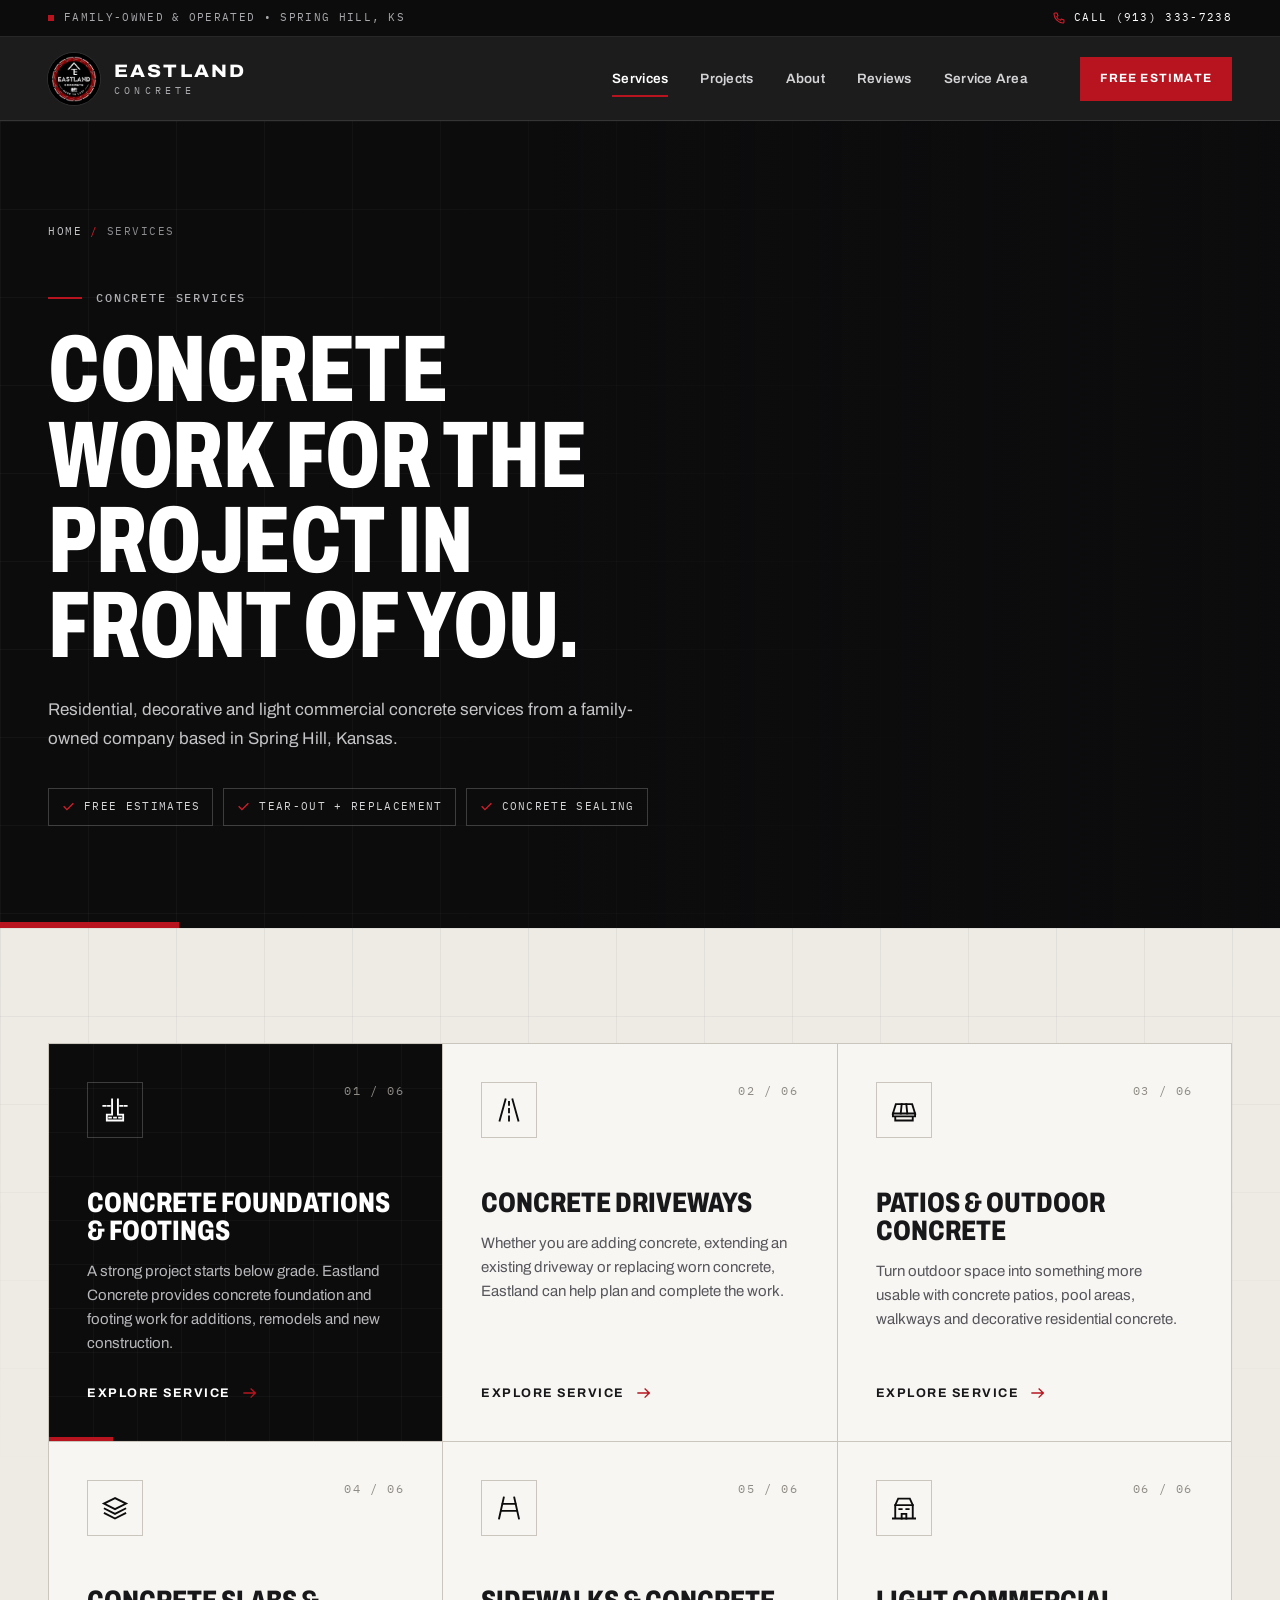
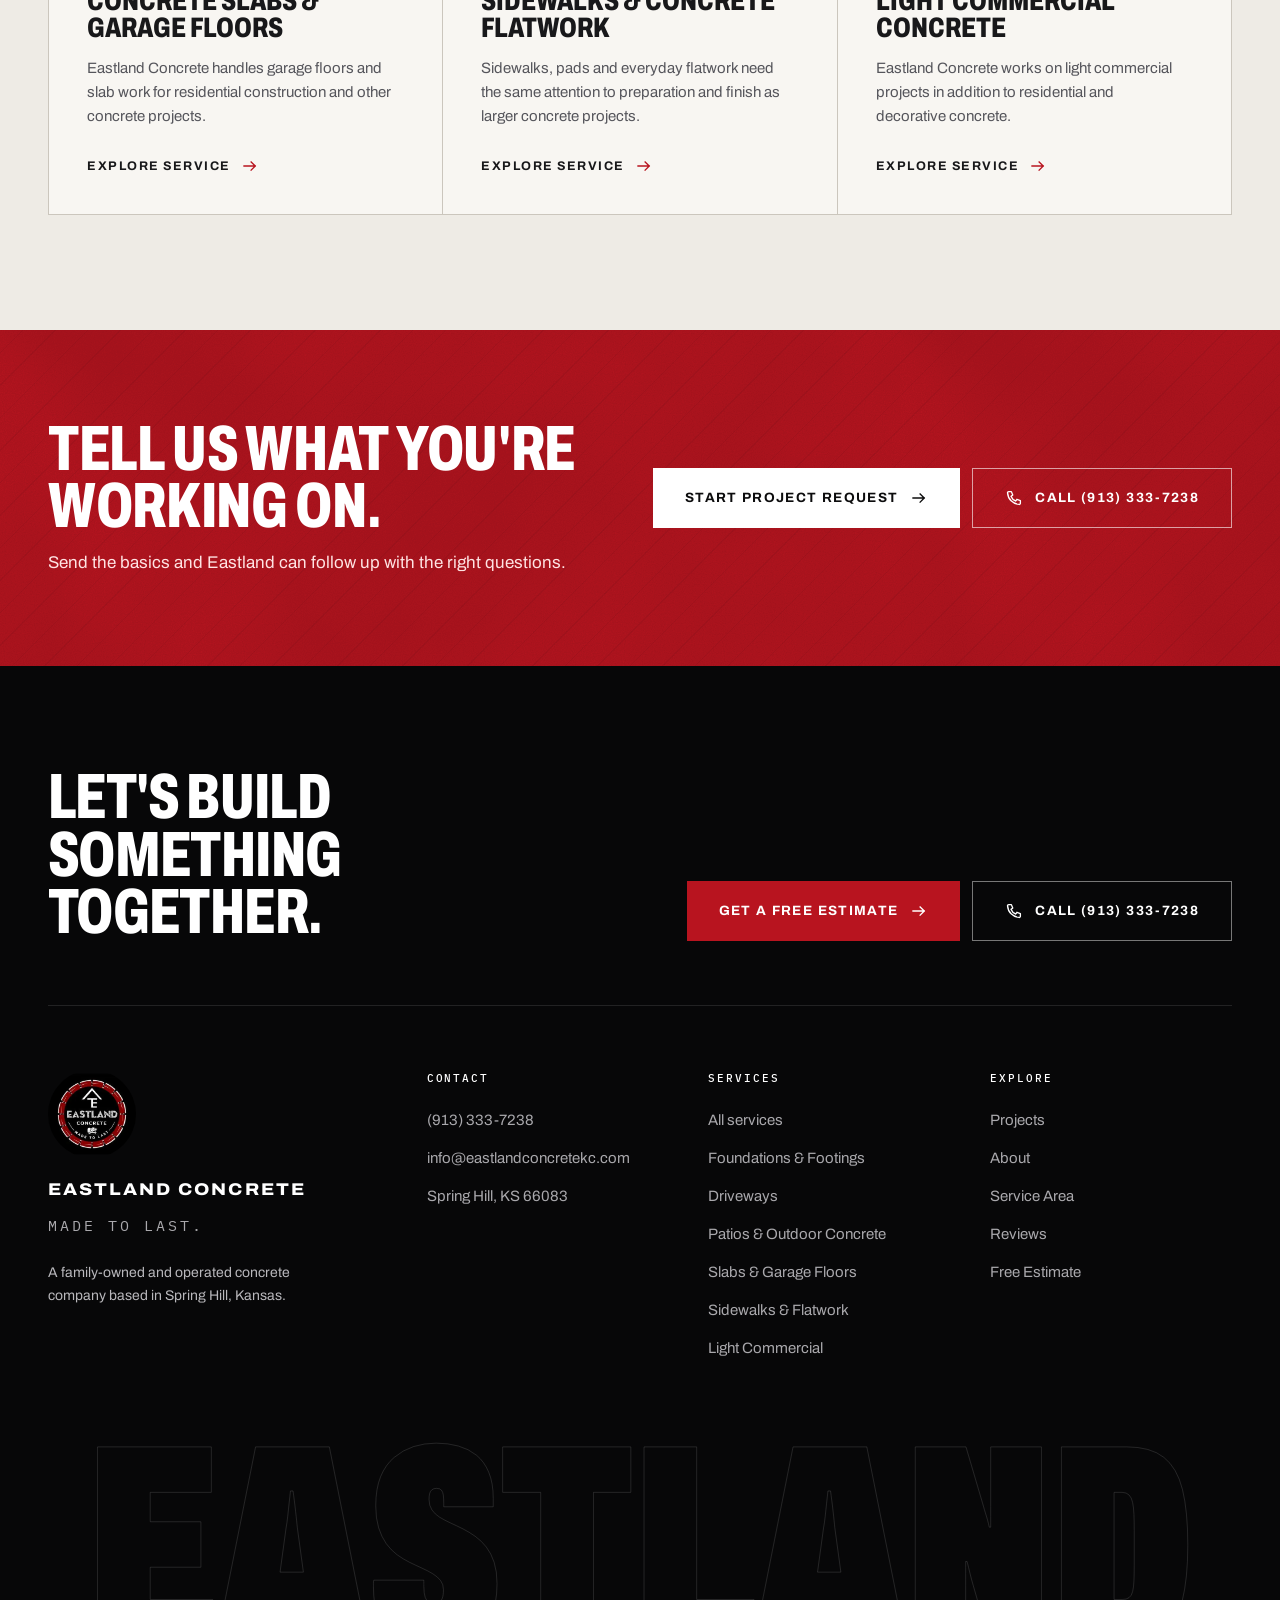
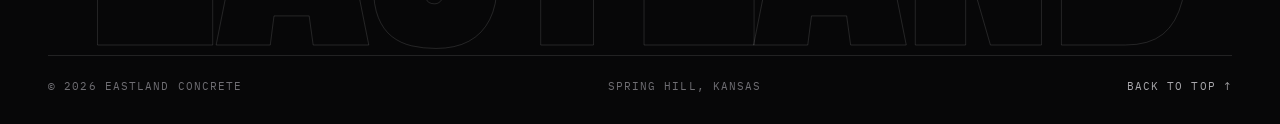
==== commit 0d267cb5: "Visual design pass: industrial/architectural brand system Keep the existing page structure, services" ====
--- a/services/index.html
+++ b/services/index.html
@@ -1,14 +1,141 @@
-<!doctype html><html lang="en"><head><meta charset="utf-8"/><meta name="viewport" content="width=device-width,initial-scale=1"/><title>Concrete Services | Eastland Concrete</title><meta name="description" content="Explore Eastland Concrete services including foundations, driveways, patios, slabs, sidewalks and light commercial concrete."/><meta name="robots" content="noindex,nofollow"/><link rel="stylesheet" href="../styles.css"/></head><body><div class="utility-bar"><div class="shell utility-inner"><span>Family-Owned & Operated • Spring Hill, KS</span><a href="tel:+19133337238">Call (913) 333-7238</a></div></div>
-<header class="site-header"><div class="shell header-inner">
-<a class="brand" href="../index.html"><img src="../assets/eastland-logo.svg" alt="Eastland Concrete"/><div class="brand-text"><strong>EASTLAND</strong><span>CONCRETE</span></div></a>
-<nav class="desktop-nav" aria-label="Primary navigation"><a href="../services/index.html">Services</a><a href="../projects.html">Projects</a><a href="../about.html">About</a><a href="../index.html#reviews">Reviews</a><a href="../service-areas.html">Service Area</a></nav>
-<a class="btn btn-small btn-red desktop-quote" href="../index.html#estimate">Free Estimate</a>
-<button class="menu-button" aria-label="Open menu" aria-expanded="false"><span></span><span></span><span></span></button>
-</div><nav class="mobile-nav" aria-label="Mobile navigation"><a href="../services/index.html">Services</a><a href="../projects.html">Projects</a><a href="../about.html">About</a><a href="../index.html#reviews">Reviews</a><a href="../service-areas.html">Service Area</a><a class="btn btn-red" href="../index.html#estimate">Get a Free Estimate</a></nav></header><main><section class="inner-hero"><div class="shell"><div class="breadcrumbs"><a href="../index.html">Home</a> / Services</div><p class="eyebrow">CONCRETE SERVICES</p><h1>Concrete work for the project in front of you.</h1><p>Residential, decorative and light commercial concrete services from a family-owned company based in Spring Hill, Kansas.</p></div></section><section class="content-section"><div class="shell"><div class="service-grid"><article class="service-card featured"><span class="service-num">01</span><h3>Concrete Foundations & Footings</h3><p>A strong project starts below grade. Eastland Concrete provides concrete foundation and footing work for additions, remodels and new construction.</p><a href="foundations.html">Explore service <span>→</span></a></article><article class="service-card "><span class="service-num">02</span><h3>Concrete Driveways</h3><p>Whether you are adding concrete, extending an existing driveway or replacing worn concrete, Eastland can help plan and complete the work.</p><a href="driveways.html">Explore service <span>→</span></a></article><article class="service-card "><span class="service-num">03</span><h3>Patios & Outdoor Concrete</h3><p>Turn outdoor space into something more usable with concrete patios, pool areas, walkways and decorative residential concrete.</p><a href="patios.html">Explore service <span>→</span></a></article><article class="service-card "><span class="service-num">04</span><h3>Concrete Slabs & Garage Floors</h3><p>Eastland Concrete handles garage floors and slab work for residential construction and other concrete projects.</p><a href="slabs.html">Explore service <span>→</span></a></article><article class="service-card "><span class="service-num">05</span><h3>Sidewalks & Concrete Flatwork</h3><p>Sidewalks, pads and everyday flatwork need the same attention to preparation and finish as larger concrete projects.</p><a href="flatwork.html">Explore service <span>→</span></a></article><article class="service-card "><span class="service-num">06</span><h3>Light Commercial Concrete</h3><p>Eastland Concrete works on light commercial projects in addition to residential and decorative concrete.</p><a href="commercial.html">Explore service <span>→</span></a></article></div></div></section><section class="page-cta"><div class="shell page-cta-inner"><div><h2>Tell us what you're working on.</h2><p>Send the basics and Eastland can follow up with the right questions.</p></div><a class="btn btn-large" href="../index.html#estimate">Start Project Request</a></div></section></main><footer class="site-footer"><div class="shell footer-grid">
-<div class="footer-brand"><img src="../assets/eastland-logo.svg" alt="Eastland Concrete"/><div><strong>EASTLAND CONCRETE</strong><span>Made to last.</span></div></div>
-<div><p>CONTACT</p><a href="tel:+19133337238">(913) 333-7238</a><a href="mailto:info@eastlandconcretekc.com">info@eastlandconcretekc.com</a></div>
-<div><p>SERVICES</p><a href="../services/foundations.html">Foundations</a><a href="../services/driveways.html">Driveways</a><a href="../services/patios.html">Patios</a></div>
-<div><p>EXPLORE</p><a href="../projects.html">Projects</a><a href="../about.html">About</a><a href="../index.html#estimate">Free Estimate</a></div>
-</div><div class="shell footer-bottom"><span>© 2026 Eastland Concrete</span><span>Spring Hill, Kansas</span></div></footer>
-<div class="mobile-action-bar"><a href="tel:+19133337238">Call</a><a href="sms:+19133337238">Text</a><a class="active" href="../index.html#estimate">Free Estimate</a></div>
-<script src="../script.js"></script></body></html>+<!doctype html>
+<html lang="en">
+<head>
+  <meta charset="utf-8" />
+  <meta name="viewport" content="width=device-width, initial-scale=1, viewport-fit=cover" />
+  <title>Concrete Services | Eastland Concrete</title>
+  <meta name="description" content="Explore Eastland Concrete services including foundations, driveways, patios, slabs, sidewalks and light commercial concrete." />
+  <meta name="robots" content="noindex,nofollow" />
+  <meta name="theme-color" content="#0c0c0d" />
+  <link rel="icon" href="../assets/eastland-logo.svg" type="image/svg+xml" />
+  <link rel="manifest" href="../site.webmanifest" />
+  <link rel="preconnect" href="https://fonts.googleapis.com" />
+  <link rel="preconnect" href="https://fonts.gstatic.com" crossorigin />
+  <link rel="preconnect" href="https://eastlandconcretekc.com" />
+  <link rel="stylesheet" href="https://fonts.googleapis.com/css2?family=Archivo:wdth,wght@62..125,400..900&amp;family=IBM+Plex+Mono:wght@500&amp;display=swap" />
+  <link rel="stylesheet" href="../styles.css" />
+</head><body>
+  <a class="skip-link" href="#main">Skip to content</a>
+  <div class="utility-bar">
+    <div class="shell utility-inner">
+      <span>Family-Owned &amp; Operated • Spring Hill, KS</span>
+      <a href="tel:+19133337238"><svg class="icon" aria-hidden="true" focusable="false"><use href="../assets/icons.svg#i-phone"/></svg>Call (913) 333-7238</a>
+    </div>
+  </div>
+
+  <header class="site-header">
+    <div class="shell header-inner">
+      <a class="brand" href="../index.html" aria-label="Eastland Concrete home">
+        <img src="../assets/eastland-logo.svg" alt="" width="52" height="52" />
+        <div class="brand-text" aria-hidden="true"><strong>EASTLAND</strong><span>CONCRETE</span></div>
+      </a>
+      <nav class="desktop-nav" aria-label="Primary navigation">
+        <a href="../services/index.html" aria-current="page">Services</a><a href="../projects.html">Projects</a><a href="../about.html">About</a><a href="../index.html#reviews">Reviews</a><a href="../service-areas.html">Service Area</a>
+      </nav>
+      <a class="btn btn-small btn-red desktop-quote" href="../index.html#estimate">Free Estimate</a>
+      <button class="menu-button" type="button" aria-label="Open menu" aria-expanded="false" aria-controls="mobileNav"><span></span><span></span><span></span></button>
+    </div>
+    <nav class="mobile-nav" id="mobileNav" aria-label="Mobile navigation">
+      <a href="../services/index.html" aria-current="page">Services</a><a href="../projects.html">Projects</a><a href="../about.html">About</a><a href="../index.html#reviews">Reviews</a><a href="../service-areas.html">Service Area</a>
+      <a class="btn btn-red" href="../index.html#estimate">Get a Free Estimate <svg class="icon icon-arrow" aria-hidden="true" focusable="false"><use href="../assets/icons.svg#i-arrow"/></svg></a>
+      <p class="mobile-nav-contact">Spring Hill, Kansas<br /><a href="tel:+19133337238">(913) 333-7238</a></p>
+    </nav>
+  </header>
+
+  <main id="main">
+    <section class="inner-hero">
+      <div class="inner-hero-media" aria-hidden="true"><img src="https://eastlandconcretekc.com/wp-content/uploads/2023/02/271884360_439285457889996_7783394235350069432_n.jpg" srcset="https://eastlandconcretekc.com/wp-content/uploads/2023/02/271884360_439285457889996_7783394235350069432_n-480x360.jpg 480w, https://eastlandconcretekc.com/wp-content/uploads/2023/02/271884360_439285457889996_7783394235350069432_n-768x576.jpg 768w, https://eastlandconcretekc.com/wp-content/uploads/2023/02/271884360_439285457889996_7783394235350069432_n.jpg 960w" sizes="(max-width: 980px) 100vw, 58vw" width="960" height="720" alt="" decoding="async" fetchpriority="high" style="object-position:50% 65%" /></div>
+      <div class="shell">
+        <nav class="breadcrumbs" aria-label="Breadcrumb"><a href="../index.html">Home</a><span class="sep" aria-hidden="true">/</span><span aria-current="page">Services</span></nav>
+        <p class="eyebrow">CONCRETE SERVICES</p>
+        <h1>Concrete work for the project in front of you.</h1>
+        <p>Residential, decorative and light commercial concrete services from a family-owned company based in Spring Hill, Kansas.</p><div class="inner-hero-meta"><span><svg class="icon" aria-hidden="true" focusable="false"><use href="../assets/icons.svg#i-check"/></svg>Free estimates</span><span><svg class="icon" aria-hidden="true" focusable="false"><use href="../assets/icons.svg#i-check"/></svg>Tear-out + replacement</span><span><svg class="icon" aria-hidden="true" focusable="false"><use href="../assets/icons.svg#i-check"/></svg>Concrete sealing</span></div>
+      </div>
+    </section>
+
+    <section class="content-section services" aria-labelledby="svcListTitle">
+      <div class="shell">
+        <h2 class="visually-hidden" id="svcListTitle">Eastland Concrete services</h2>
+        <div class="service-grid">
+          <article class="service-card featured" data-reveal style="--reveal-delay:0.00s"><div class="service-bg" aria-hidden="true"></div>
+            <div class="service-card-top"><span class="service-icon"><svg class="icon" aria-hidden="true" focusable="false"><use href="../assets/icons.svg#i-foundation"/></svg></span><span class="service-num">01 / 06</span></div>
+            <h3>Concrete Foundations & Footings</h3>
+            <p>A strong project starts below grade. Eastland Concrete provides concrete foundation and footing work for additions, remodels and new construction.</p>
+            <a href="foundations.html">Explore service <svg class="icon" aria-hidden="true" focusable="false"><use href="../assets/icons.svg#i-arrow"/></svg></a>
+          </article>
+          <article class="service-card" data-reveal style="--reveal-delay:0.08s">
+            <div class="service-card-top"><span class="service-icon"><svg class="icon" aria-hidden="true" focusable="false"><use href="../assets/icons.svg#i-driveway"/></svg></span><span class="service-num">02 / 06</span></div>
+            <h3>Concrete Driveways</h3>
+            <p>Whether you are adding concrete, extending an existing driveway or replacing worn concrete, Eastland can help plan and complete the work.</p>
+            <a href="driveways.html">Explore service <svg class="icon" aria-hidden="true" focusable="false"><use href="../assets/icons.svg#i-arrow"/></svg></a>
+          </article>
+          <article class="service-card" data-reveal style="--reveal-delay:0.16s">
+            <div class="service-card-top"><span class="service-icon"><svg class="icon" aria-hidden="true" focusable="false"><use href="../assets/icons.svg#i-patio"/></svg></span><span class="service-num">03 / 06</span></div>
+            <h3>Patios & Outdoor Concrete</h3>
+            <p>Turn outdoor space into something more usable with concrete patios, pool areas, walkways and decorative residential concrete.</p>
+            <a href="patios.html">Explore service <svg class="icon" aria-hidden="true" focusable="false"><use href="../assets/icons.svg#i-arrow"/></svg></a>
+          </article>
+          <article class="service-card" data-reveal style="--reveal-delay:0.00s">
+            <div class="service-card-top"><span class="service-icon"><svg class="icon" aria-hidden="true" focusable="false"><use href="../assets/icons.svg#i-slab"/></svg></span><span class="service-num">04 / 06</span></div>
+            <h3>Concrete Slabs & Garage Floors</h3>
+            <p>Eastland Concrete handles garage floors and slab work for residential construction and other concrete projects.</p>
+            <a href="slabs.html">Explore service <svg class="icon" aria-hidden="true" focusable="false"><use href="../assets/icons.svg#i-arrow"/></svg></a>
+          </article>
+          <article class="service-card" data-reveal style="--reveal-delay:0.08s">
+            <div class="service-card-top"><span class="service-icon"><svg class="icon" aria-hidden="true" focusable="false"><use href="../assets/icons.svg#i-flatwork"/></svg></span><span class="service-num">05 / 06</span></div>
+            <h3>Sidewalks & Concrete Flatwork</h3>
+            <p>Sidewalks, pads and everyday flatwork need the same attention to preparation and finish as larger concrete projects.</p>
+            <a href="flatwork.html">Explore service <svg class="icon" aria-hidden="true" focusable="false"><use href="../assets/icons.svg#i-arrow"/></svg></a>
+          </article>
+          <article class="service-card" data-reveal style="--reveal-delay:0.16s">
+            <div class="service-card-top"><span class="service-icon"><svg class="icon" aria-hidden="true" focusable="false"><use href="../assets/icons.svg#i-commercial"/></svg></span><span class="service-num">06 / 06</span></div>
+            <h3>Light Commercial Concrete</h3>
+            <p>Eastland Concrete works on light commercial projects in addition to residential and decorative concrete.</p>
+            <a href="commercial.html">Explore service <svg class="icon" aria-hidden="true" focusable="false"><use href="../assets/icons.svg#i-arrow"/></svg></a>
+          </article>
+        </div>
+      </div>
+    </section>
+
+    <section class="page-cta">
+      <div class="shell page-cta-inner">
+        <div><h2>Tell us what you're working on.</h2><p>Send the basics and Eastland can follow up with the right questions.</p></div>
+        <div class="page-cta-actions">
+          <a class="btn btn-light btn-large" href="../index.html#estimate">Start Project Request <svg class="icon icon-arrow" aria-hidden="true" focusable="false"><use href="../assets/icons.svg#i-arrow"/></svg></a>
+          <a class="btn btn-ghost btn-large" href="tel:+19133337238"><svg class="icon" aria-hidden="true" focusable="false"><use href="../assets/icons.svg#i-phone"/></svg>Call (913) 333-7238</a>
+        </div>
+      </div>
+    </section>
+  </main>
+  <footer class="site-footer tex">
+    <div class="shell">
+      <div class="footer-cta">
+        <h2>Let's build something together.</h2>
+        <div class="footer-cta-actions">
+          <a class="btn btn-red btn-large" href="../index.html#estimate">Get a Free Estimate <svg class="icon icon-arrow" aria-hidden="true" focusable="false"><use href="../assets/icons.svg#i-arrow"/></svg></a>
+          <a class="btn btn-ghost btn-large" href="tel:+19133337238"><svg class="icon" aria-hidden="true" focusable="false"><use href="../assets/icons.svg#i-phone"/></svg>Call (913) 333-7238</a>
+        </div>
+      </div>
+      <div class="footer-grid">
+        <div class="footer-brand">
+          <img src="../assets/eastland-logo.svg" alt="Eastland Concrete" width="88" height="88" loading="lazy" />
+          <div><strong>EASTLAND CONCRETE</strong><span>Made to last.</span></div>
+          <p>A family-owned and operated concrete company based in Spring Hill, Kansas.</p>
+        </div>
+        <div><p class="footer-title">Contact</p><a href="tel:+19133337238">(913) 333-7238</a><a href="mailto:info@eastlandconcretekc.com">info@eastlandconcretekc.com</a><span>Spring Hill, KS 66083</span></div>
+        <div><p class="footer-title">Services</p><a href="../services/index.html">All services</a><a href="../services/foundations.html">Foundations & Footings</a><a href="../services/driveways.html">Driveways</a><a href="../services/patios.html">Patios & Outdoor Concrete</a><a href="../services/slabs.html">Slabs & Garage Floors</a><a href="../services/flatwork.html">Sidewalks & Flatwork</a><a href="../services/commercial.html">Light Commercial</a></div>
+        <div><p class="footer-title">Explore</p><a href="../projects.html">Projects</a><a href="../about.html">About</a><a href="../service-areas.html">Service Area</a><a href="../index.html#reviews">Reviews</a><a href="../index.html#estimate">Free Estimate</a></div>
+      </div>
+      <div class="footer-wordmark" aria-hidden="true">Eastland</div>
+    </div>
+    <div class="shell footer-bottom"><span>© 2026 Eastland Concrete</span><span>Spring Hill, Kansas</span><a href="#main">Back to top ↑</a></div>
+  </footer>
+
+  <div class="mobile-action-bar" aria-label="Quick contact">
+    <a href="tel:+19133337238"><svg class="icon" aria-hidden="true" focusable="false"><use href="../assets/icons.svg#i-phone"/></svg>Call</a>
+    <a href="sms:+19133337238"><svg class="icon" aria-hidden="true" focusable="false"><use href="../assets/icons.svg#i-message"/></svg>Text</a>
+    <a class="active" href="../index.html#estimate">Free Estimate <svg class="icon" aria-hidden="true" focusable="false"><use href="../assets/icons.svg#i-arrow"/></svg></a>
+  </div>
+  <script src="../script.js" defer></script>
+</body>
+</html>
--- a/styles.css
+++ b/styles.css
@@ -1,75 +1,787 @@
-:root{--black:#0b0b0c;--charcoal:#171719;--paper:#f2f0eb;--white:#fff;--muted:#9b9b9f;--red:#b81721;--red2:#d1222c;--max:1240px}*{box-sizing:border-box}html{scroll-behavior:smooth}body{margin:0;font-family:Arial,Helvetica,sans-serif;color:#18181a;background:var(--paper);-webkit-font-smoothing:antialiased}a{color:inherit;text-decoration:none}button,input,select,textarea{font:inherit}img{display:block;max-width:100%}.shell{width:min(calc(100% - 48px),var(--max));margin-inline:auto}.utility-bar{background:var(--black);color:#bdbdc0;font-size:12px;letter-spacing:.08em;text-transform:uppercase;border-bottom:1px solid #28282b}.utility-inner{height:34px;display:flex;align-items:center;justify-content:space-between}.utility-inner a{color:#fff;font-weight:700}.site-header{height:88px;background:rgba(11,11,12,.97);color:#fff;position:sticky;top:0;z-index:50;border-bottom:1px solid #2d2d30}.header-inner{height:100%;display:flex;align-items:center;gap:34px}.brand{display:flex;align-items:center;gap:12px;margin-right:auto}.brand img{width:54px;height:54px;object-fit:cover;border-radius:50%;background:#222}.brand-text{display:grid;line-height:.9;letter-spacing:.1em}.brand-text strong{font-size:16px}.brand-text span{font-size:10px;color:#bcbcc0;margin-top:7px;letter-spacing:.28em}.desktop-nav{display:flex;gap:27px;align-items:center}.desktop-nav a{font-size:13px;font-weight:700;letter-spacing:.04em;color:#d7d7da}.btn{display:inline-flex;align-items:center;justify-content:center;text-transform:uppercase;font-weight:800;letter-spacing:.1em;border:0;cursor:pointer;transition:.2s ease}.btn-red{background:var(--red);color:#fff}.btn-red:hover{background:var(--red2);transform:translateY(-1px)}.btn-small{height:44px;padding:0 20px;font-size:11px}.btn-large{height:58px;padding:0 28px;font-size:12px}.btn-ghost{border:1px solid rgba(255,255,255,.6);color:#fff}.btn-ghost:hover{background:#fff;color:#111}.btn-full{width:100%;height:54px;margin-top:20px}.menu-button,.mobile-nav{display:none}.hero{min-height:760px;position:relative;background:#111;color:#fff;overflow:hidden;display:flex;align-items:center}.hero-image{position:absolute;inset:0;background:linear-gradient(135deg,#303034,#101012);background-image:linear-gradient(90deg,rgba(6,6,7,.2),rgba(6,6,7,.05)),url('https://eastlandconcretekc.com/wp-content/uploads/2023/02/271884360_439285457889996_7783394235350069432_n.jpg');background-position:center;background-size:cover}.hero-overlay{position:absolute;inset:0;background:linear-gradient(90deg,rgba(6,6,7,.94),rgba(6,6,7,.72) 45%,rgba(6,6,7,.2))}.hero::after{content:"";position:absolute;left:0;bottom:0;width:150px;height:9px;background:var(--red)}.hero-content{position:relative;z-index:2;padding:84px 0 64px}.eyebrow{font-size:11px;letter-spacing:.21em;font-weight:900;color:#d9d9dc;margin:0 0 20px;text-transform:uppercase}.eyebrow::before{content:"";display:inline-block;width:34px;height:2px;background:var(--red);vertical-align:middle;margin:0 12px 3px 0}.eyebrow.dark{color:#646469}.hero h1,.section h2,.statement h2,.estimate h2,.areas h2{font-family:Impact,'Arial Narrow Bold',Arial,sans-serif;font-weight:400;text-transform:uppercase;letter-spacing:.01em;margin:0;line-height:.92}.hero h1{font-size:clamp(64px,8.5vw,118px);max-width:840px}.hero h1 span{color:#d5d5d8}.hero-copy{font-size:18px;line-height:1.6;color:#d2d2d5;max-width:670px;margin:28px 0 34px}.hero-actions{display:flex;gap:12px;flex-wrap:wrap}.hero-proof{display:grid;grid-template-columns:repeat(3,1fr);max-width:820px;margin-top:62px;border-top:1px solid rgba(255,255,255,.22);padding-top:24px;gap:26px}.hero-proof strong{display:block;font-size:13px;text-transform:uppercase;letter-spacing:.08em}.hero-proof span{display:block;font-size:12px;color:#adadb2;margin-top:8px;line-height:1.45}.hero-marker{position:absolute;right:34px;bottom:44px;z-index:2;writing-mode:vertical-rl;font-size:9px;letter-spacing:.25em;color:#b9b9bd}.section{padding:112px 0}.section-heading h2,.statement h2,.estimate h2,.areas h2{font-size:clamp(44px,5.1vw,74px)}.split-heading{display:grid;grid-template-columns:1.2fr .8fr;gap:70px;align-items:end;margin-bottom:58px}.split-heading>p{margin:0;color:#626268;font-size:16px;line-height:1.7;max-width:470px}.service-grid{display:grid;grid-template-columns:repeat(3,1fr);border-top:1px solid #c7c3bc;border-left:1px solid #c7c3bc}.service-card{min-height:270px;padding:34px;border-right:1px solid #c7c3bc;border-bottom:1px solid #c7c3bc;background:rgba(255,255,255,.25);display:flex;flex-direction:column}.service-card.featured{background:#111;color:#fff}.service-num{font-size:11px;letter-spacing:.15em;font-weight:900;color:#8b8b90}.service-card h3{font-size:22px;line-height:1.1;margin:46px 0 12px}.service-card p{font-size:14px;line-height:1.6;color:#68686d;margin:0 0 30px}.service-card.featured p{color:#bdbdc1}.service-card a{font-size:11px;text-transform:uppercase;letter-spacing:.1em;font-weight:900;margin-top:auto}.service-card a span{color:var(--red);font-size:18px}.statement{background:#0e0e10;color:#fff}.statement-grid{display:grid;grid-template-columns:1.08fr .92fr;min-height:720px}.statement-image-wrap{position:relative;min-height:720px}.statement-image-wrap img{width:100%;height:100%;object-fit:cover;position:absolute;inset:0}.statement-image-wrap::after{content:"";position:absolute;inset:0;background:linear-gradient(90deg,transparent 55%,rgba(14,14,16,.9))}.image-tag{position:absolute;left:26px;bottom:26px;background:var(--red);padding:11px 14px;font-size:9px;font-weight:900;letter-spacing:.15em}.statement-copy{padding:94px 0 78px 78px;align-self:center}.statement-copy>p:not(.eyebrow){font-size:16px;color:#bdbdc1;line-height:1.7;max-width:520px}.mini-points{border-top:1px solid #353538;margin-top:30px}.mini-points>div{display:grid;grid-template-columns:50px 1fr;gap:18px;border-bottom:1px solid #353538;padding:18px 0}.mini-points span,.text-link span{color:var(--red)}.mini-points p{margin:0;color:#a6a6ab;font-size:13px;line-height:1.6}.mini-points strong{color:#fff}.text-link{display:inline-flex;gap:7px;font-size:11px;font-weight:900;text-transform:uppercase;letter-spacing:.12em;margin-top:30px}.dark-section{background:#171719;color:#fff}.project-heading{display:flex;justify-content:space-between;align-items:end;margin-bottom:46px}.project-grid{display:grid;grid-template-columns:1.35fr .65fr;grid-template-rows:310px 310px;gap:16px}.project-card{position:relative;overflow:hidden;background:#29292c}.project-card-large{grid-row:1/3}.project-card img{width:100%;height:100%;object-fit:cover}.project-gradient{position:absolute;inset:0;background:linear-gradient(0deg,rgba(0,0,0,.83),transparent 60%)}.project-info{position:absolute;left:28px;bottom:26px}.project-info p{font-size:9px;letter-spacing:.2em;font-weight:900;margin:0 0 9px}.project-info h3{font-size:25px;margin:0 0 7px}.project-info span{font-size:12px;color:#b1b1b5}.center-heading{text-align:center;margin-bottom:65px}.process-grid{display:grid;grid-template-columns:repeat(4,1fr);border-top:1px solid #c9c4bd}.process-step{padding:30px 28px 0 0;min-height:230px;border-right:1px solid #c9c4bd;margin-right:28px}.process-step:last-child{border:0}.process-step span{color:var(--red);font-size:11px;font-weight:900}.process-step h3{font-size:20px;margin:38px 0 12px}.process-step p{color:#68686d;font-size:13px;line-height:1.6}.review-section{background:var(--red);color:#fff;padding:94px 0}.review-grid{display:grid;grid-template-columns:.36fr .64fr;gap:60px}.stars{letter-spacing:.15em}.review-grid blockquote{font-family:Georgia,serif;font-size:clamp(30px,4.1vw,54px);line-height:1.18;margin:0}.areas-grid{display:grid;grid-template-columns:1fr .9fr;gap:85px;align-items:center}.areas-copy{color:#68686d;font-size:15px;line-height:1.7}.area-pills{display:flex;flex-wrap:wrap;gap:8px;margin-top:28px}.area-pills span{border:1px solid #c8c4bd;padding:10px 13px;font-size:11px;font-weight:700}.map-placeholder{height:410px;background:#18181a;position:relative;overflow:hidden;color:#fff;display:flex;flex-direction:column;justify-content:flex-end;padding:32px}.map-lines{position:absolute;inset:-40px;background:repeating-linear-gradient(27deg,transparent 0,transparent 48px,#29292c 49px,#29292c 51px),repeating-linear-gradient(123deg,transparent 0,transparent 74px,#29292c 75px,#29292c 77px)}.map-pin{position:absolute;width:18px;height:18px;background:var(--red);border:4px solid #fff;border-radius:50%}.pin-one{top:38%;left:36%}.pin-two{top:23%;left:65%}.pin-three{top:58%;left:72%}.estimate{background:#0c0c0d;color:#fff;padding:110px 0}.estimate-grid{display:grid;grid-template-columns:.8fr 1.2fr;gap:90px;align-items:start}.estimate-copy>p:not(.eyebrow){font-size:15px;color:#aaaab0;line-height:1.7}.phone-link{font-family:Impact,Arial,sans-serif;font-size:36px;color:#fff}.estimate-card{background:#f5f3ef;color:#171719;padding:36px 40px 30px;max-width:660px;margin-left:auto;width:100%}.site-footer{background:#050506;color:#c2c2c6;padding:62px 0 26px}.footer-grid{display:grid;grid-template-columns:1.6fr 1fr 1fr 1fr;gap:48px}.footer-brand{display:flex;align-items:center;gap:16px}.footer-brand img{width:64px;height:64px;border-radius:50%}.footer-grid>div:not(.footer-brand){display:flex;flex-direction:column;gap:9px}.footer-grid p{font-size:9px;font-weight:900;letter-spacing:.18em;color:#fff}.footer-grid a,.footer-grid span{font-size:12px;color:#aaaab0}.footer-bottom{border-top:1px solid #29292c;margin-top:48px;padding-top:20px;display:flex;justify-content:space-between;font-size:9px;color:#6d6d72}.mobile-action-bar{display:none}
-
-/* quote wizard */
-.quote-wizard{position:relative;overflow:hidden}.wizard-topline{display:flex;justify-content:space-between;gap:20px;align-items:flex-end;margin-bottom:14px}.form-step{font-size:9px;font-weight:900;letter-spacing:.18em;color:#76767b;margin:0}.wizard-estimate-time,.wizard-save-note{font-size:10px;color:#77777c}.form-progress{height:4px;background:#ddd8d0;margin:14px 0 28px}.form-progress span{display:block;width:20%;height:100%;background:var(--red);transition:width .28s}.wizard-panel{display:none}.wizard-panel.active{display:block;animation:wizardIn .25s ease}@keyframes wizardIn{from{opacity:0;transform:translateX(8px)}to{opacity:1;transform:none}}.wizard-kicker{font-size:9px;letter-spacing:.18em;font-weight:900;color:var(--red);margin:0 0 7px}.quote-wizard h3{margin:0 0 10px;font-size:30px}.wizard-help{margin:0 0 24px;color:#69696e;font-size:13px;line-height:1.55}.project-options{display:grid;grid-template-columns:repeat(2,1fr);gap:10px}.choice-button{display:flex;align-items:center;gap:11px;min-height:60px;padding:15px;border:1px solid #c9c4bc;background:#fff;text-align:left;font-weight:800;cursor:pointer}.choice-button.selected{border-color:var(--red);box-shadow:inset 0 0 0 1px var(--red);background:#fff7f5}.choice-icon{width:27px;height:27px;border-radius:50%;display:grid;place-items:center;background:#ece8e1;font-size:10px;font-weight:900}.choice-button.selected .choice-icon{background:var(--red);color:#fff}.form-grid{display:grid;gap:14px}.form-grid.two-col{grid-template-columns:1fr 1fr}.quote-wizard label:not(.upload-zone):not(.checkbox-row){display:grid;gap:7px;font-size:11px;font-weight:900;margin-bottom:15px}.quote-wizard input:not([type=checkbox]):not([type=file]),.quote-wizard select,.quote-wizard textarea{width:100%;border:1px solid #c9c4bc;background:#fff;padding:14px 13px;font-size:13px;outline:none}.quote-wizard input:focus,.quote-wizard select:focus,.quote-wizard textarea:focus{border-color:var(--red);box-shadow:0 0 0 1px var(--red)}.checkbox-row{display:flex;align-items:center;gap:10px;margin:5px 0 10px;font-size:11px;color:#55555a}.checkbox-row input{accent-color:var(--red);width:16px;height:16px}.upload-zone{border:1.5px dashed #aaa49b;background:#fff;min-height:190px;display:flex;flex-direction:column;align-items:center;justify-content:center;text-align:center;gap:5px;padding:28px;cursor:pointer}.upload-zone input{display:none}.upload-plus{width:40px;height:40px;border-radius:50%;display:grid;place-items:center;background:var(--red);color:#fff;font-size:26px}.upload-preview{display:flex;flex-wrap:wrap;gap:8px;margin-top:12px}.photo-chip{background:#e8e4dd;padding:8px 10px;font-size:10px}.skip-link{border:0;background:transparent;color:#5a5a5f;font-weight:800;font-size:11px;padding:15px 0 0;cursor:pointer}.wizard-actions{display:grid;grid-template-columns:auto 1fr;gap:12px;align-items:center;margin-top:24px}.wizard-back{border:0;background:transparent;padding:15px 8px 15px 0;font-size:11px;font-weight:900;color:#6f6f74;cursor:pointer;visibility:hidden}.wizard-next{width:100%;min-height:54px}.wizard-error{min-height:18px;margin-top:12px;color:#a9241e;font-size:11px;font-weight:800}.lead-summary{margin-top:18px;padding:16px;background:#eae6df;border-left:3px solid var(--red);font-size:11px}.wizard-success{text-align:center;padding:35px 5px 12px}.success-mark{width:58px;height:58px;border-radius:50%;margin:0 auto 18px;display:grid;place-items:center;background:var(--red);color:#fff;font-size:28px}.btn-dark{background:#171719;color:#fff}.quote-wizard.submitted .form-progress,.quote-wizard.submitted .wizard-topline,.quote-wizard.submitted .wizard-actions,.quote-wizard.submitted .form-note,.quote-wizard.submitted .wizard-error{display:none}.form-note{font-size:10px;color:#77777c;text-align:center;margin:14px 0 0}
-
-@media(max-width:980px){.desktop-nav,.desktop-quote{display:none}.menu-button{display:block;background:none;border:0;width:44px}.menu-button span{display:block;height:2px;background:#fff;margin:6px}.mobile-nav{position:absolute;top:88px;left:0;right:0;background:#101012;padding:18px 24px 26px;flex-direction:column}.mobile-nav.open{display:flex}.mobile-nav a{padding:14px 0}.service-grid{grid-template-columns:repeat(2,1fr)}.statement-grid,.areas-grid,.estimate-grid{grid-template-columns:1fr}.statement-image-wrap{min-height:520px}.statement-copy{padding:72px 0}.project-grid{grid-template-columns:1fr 1fr;grid-template-rows:400px 280px}.project-card-large{grid-column:1/3;grid-row:auto}.process-grid{grid-template-columns:1fr 1fr}.review-grid{grid-template-columns:1fr}.footer-grid{grid-template-columns:1fr 1fr}}
-@media(max-width:700px){body{padding-bottom:64px}.shell{width:min(calc(100% - 36px),var(--max))}.utility-bar{display:none}.site-header{height:72px}.brand img{width:44px;height:44px}.mobile-nav{top:72px}.hero{min-height:690px}.hero h1{font-size:58px}.hero-copy{font-size:15px}.hero-actions{display:grid}.btn-large{width:100%;height:54px}.hero-proof{grid-template-columns:1fr;gap:16px;margin-top:42px}.section{padding:78px 0}.split-heading{grid-template-columns:1fr;gap:26px}.section-heading h2,.statement h2,.estimate h2,.areas h2{font-size:46px}.service-grid{grid-template-columns:1fr}.statement-image-wrap{min-height:390px}.statement-copy{padding:62px 0}.project-heading{align-items:start;gap:30px;flex-direction:column}.project-grid{display:block}.project-card{height:290px;margin-bottom:12px}.project-card-large{height:350px}.process-grid{grid-template-columns:1fr}.process-step{border-right:0;border-bottom:1px solid #c9c4bd;margin-right:0;padding:25px 0 30px;min-height:0}.review-section{padding:68px 0}.map-placeholder{height:300px}.estimate{padding:76px 0}.estimate-card{padding:28px 20px}.form-grid.two-col,.project-options{grid-template-columns:1fr}.footer-grid{grid-template-columns:1fr}.mobile-action-bar{display:grid;grid-template-columns:.7fr .7fr 1.6fr;position:fixed;left:0;right:0;bottom:0;height:64px;background:#0b0b0c;z-index:100}.mobile-action-bar a{display:flex;align-items:center;justify-content:center;color:#fff;font-size:11px;font-weight:900;text-transform:uppercase}.mobile-action-bar a.active{background:var(--red)}}
-
-
-/* development preview + inner pages */
-.test-banner{background:#b81721;color:#fff;text-align:center;padding:8px 16px;font-size:10px;font-weight:900;letter-spacing:.14em;text-transform:uppercase}
-.test-mode-note{margin:-8px 0 24px;padding:12px 14px;background:#fff1d6;border-left:3px solid #d58a00;color:#5d4312;font-size:11px;line-height:1.5}
-.test-mode-note strong{letter-spacing:.08em}
-.inner-hero{background:#111;color:#fff;padding:104px 0 86px;position:relative;overflow:hidden}
-.inner-hero::after{content:"";position:absolute;left:0;bottom:0;width:130px;height:7px;background:var(--red)}
-.inner-hero .eyebrow{margin-bottom:16px}
-.inner-hero h1{font-family:Impact,'Arial Narrow Bold',Arial,sans-serif;font-size:clamp(56px,7vw,96px);font-weight:400;line-height:.94;text-transform:uppercase;margin:0;max-width:900px}
-.inner-hero p:not(.eyebrow){max-width:700px;color:#bdbdc1;font-size:17px;line-height:1.7;margin:26px 0 0}
-.breadcrumbs{font-size:10px;text-transform:uppercase;letter-spacing:.13em;color:#88888d;margin-bottom:30px}
-.breadcrumbs a{color:#55555a}
-.content-section{padding:92px 0}
-.content-grid{display:grid;grid-template-columns:minmax(0,1fr) 360px;gap:76px;align-items:start}
-.prose h2{font-family:Impact,'Arial Narrow Bold',Arial,sans-serif;font-weight:400;text-transform:uppercase;font-size:44px;line-height:1;margin:0 0 20px}
-.prose h3{font-size:22px;margin:38px 0 10px}
-.prose p,.prose li{font-size:15px;line-height:1.75;color:#5e5e63}
-.prose ul{padding-left:20px}
-.side-card{background:#111;color:#fff;padding:30px;position:sticky;top:130px}
-.side-card h3{font-size:24px;margin:0 0 12px}
-.side-card p{font-size:13px;line-height:1.65;color:#b3b3b8}
-.side-card .btn{width:100%;margin-top:14px;height:50px}
-.service-index{display:grid;grid-template-columns:repeat(2,1fr);gap:12px;margin-top:30px}
-.service-index a{padding:14px 16px;border:1px solid #d0cbc4;background:#fff;font-size:12px;font-weight:800}
-.service-index a:hover{border-color:var(--red)}
-.photo-placeholder-wide{background:#202124;min-height:390px;display:grid;place-items:center;overflow:hidden;margin:32px 0}
-.photo-placeholder-wide img{width:100%;height:100%;object-fit:cover;min-height:390px}
-.page-cta{background:var(--red);color:#fff;padding:68px 0}
+/* ==========================================================================
+   Eastland Concrete — site styles
+   Design system: industrial / architectural. Condensed heavy display type,
+   technical mono labels, CSS-only concrete texture, formwork + blueprint
+   line work and a restrained Eastland red accent.
+
+   Sections
+   01 Tokens            07 Services           13 Estimate + wizard
+   02 Base              08 Story              14 Footer + mobile bar
+   03 Utilities         09 Projects           15 Inner pages
+   04 Buttons + links   10 Process            16 Gallery + lightbox
+   05 Header + nav      11 Reviews            17 Motion
+   06 Hero              12 FAQ + area         18 Responsive
+   ========================================================================== */
+
+/* 01 Tokens -------------------------------------------------------------- */
+:root{
+  --ink:#0c0c0d;
+  --char:#141517;
+  --char-2:#1c1d20;
+  --steel:#2a2c30;
+  --line-dark:rgba(255,255,255,.11);
+  --line-dark-2:rgba(255,255,255,.2);
+  --concrete:#8f8c86;
+  --concrete-lt:#c7c2b9;
+  --paper:#eeebe5;
+  --paper-2:#e4e0d8;
+  --paper-3:#d8d3ca;
+  --bone:#f8f6f2;
+  --line:#cbc6bd;
+  --text:#18181a;
+  --text-2:#55555b;
+  --text-inv:#f4f2ee;
+  --text-inv-2:#aeadb1;
+  --red:#b8141f;
+  --red-hi:#d21f2b;
+  --red-deep:#8f0f18;
+
+  --font-display:'Archivo','Arial Narrow',Impact,sans-serif;
+  --font-body:'Archivo',system-ui,-apple-system,'Segoe UI',Arial,sans-serif;
+  --font-mono:'IBM Plex Mono',ui-monospace,SFMono-Regular,Menlo,Consolas,monospace;
+
+  --max:1320px;
+  --gutter:clamp(18px,4vw,48px);
+  --header-h:84px;
+  --ease:cubic-bezier(.2,.7,.2,1);
+  --ease-out:cubic-bezier(.16,1,.3,1);
+
+  /* Concrete textures (inline SVG noise — no image requests) */
+  --tex-grain:url("data:image/svg+xml,%3Csvg xmlns='http://www.w3.org/2000/svg' width='240' height='240'%3E%3Cfilter id='g'%3E%3CfeTurbulence type='fractalNoise' baseFrequency='.9' numOctaves='3' stitchTiles='stitch'/%3E%3CfeColorMatrix values='0 0 0 0 0 0 0 0 0 0 0 0 0 0 0 0 0 0 .6 0'/%3E%3C/filter%3E%3Crect width='100%25' height='100%25' filter='url(%23g)'/%3E%3C/svg%3E");
+  --tex-cloud:url("data:image/svg+xml,%3Csvg xmlns='http://www.w3.org/2000/svg' width='600' height='600'%3E%3Cfilter id='c'%3E%3CfeTurbulence type='fractalNoise' baseFrequency='.006' numOctaves='4' seed='7' stitchTiles='stitch'/%3E%3CfeColorMatrix values='0 0 0 0 0 0 0 0 0 0 0 0 0 0 0 0 0 0 .9 -.25'/%3E%3C/filter%3E%3Crect width='100%25' height='100%25' filter='url(%23c)'/%3E%3C/svg%3E");
+  --tex-aggregate:url("data:image/svg+xml,%3Csvg xmlns='http://www.w3.org/2000/svg' width='180' height='180'%3E%3Cfilter id='a'%3E%3CfeTurbulence type='turbulence' baseFrequency='.45' numOctaves='1' seed='3' stitchTiles='stitch'/%3E%3CfeColorMatrix values='0 0 0 0 0 0 0 0 0 0 0 0 0 0 0 0 0 0 -9 5.2'/%3E%3C/filter%3E%3Crect width='100%25' height='100%25' filter='url(%23a)'/%3E%3C/svg%3E");
+  --grid-dark:linear-gradient(rgba(255,255,255,.035) 1px,transparent 1px),linear-gradient(90deg,rgba(255,255,255,.035) 1px,transparent 1px);
+  --grid-light:linear-gradient(rgba(24,24,26,.055) 1px,transparent 1px),linear-gradient(90deg,rgba(24,24,26,.055) 1px,transparent 1px);
+}
+
+/* 02 Base ---------------------------------------------------------------- */
+*,*::before,*::after{box-sizing:border-box}
+html{scroll-behavior:smooth;scroll-padding-top:calc(var(--header-h) + 16px);-webkit-text-size-adjust:100%;text-size-adjust:100%}
+body{margin:0;font-family:var(--font-body);font-size:1rem;line-height:1.6;color:var(--text);background:var(--paper);-webkit-font-smoothing:antialiased;-moz-osx-font-smoothing:grayscale;text-rendering:optimizeLegibility}
+img{display:block;max-width:100%;height:auto}
+a{color:inherit;text-decoration:none}
+button,input,select,textarea{font:inherit;color:inherit}
+h1,h2,h3,h4{margin:0;font-weight:800;line-height:1.08;letter-spacing:-.01em}
+p{margin:0 0 1em}
+ul{margin:0}
+::selection{background:var(--red);color:#fff}
+:focus-visible{outline:2px solid var(--red-hi);outline-offset:3px}
+.icon{width:1.25em;height:1.25em;flex:none;display:inline-block;vertical-align:middle}
+.skip-link{position:absolute;left:12px;top:-60px;z-index:200;background:var(--red);color:#fff;padding:12px 18px;font-weight:700;font-size:14px;transition:top .2s}
+.skip-link:focus{top:12px}
+.visually-hidden{position:absolute!important;width:1px;height:1px;padding:0;margin:-1px;overflow:hidden;clip:rect(0,0,0,0);white-space:nowrap;border:0}
+
+/* 03 Utilities ----------------------------------------------------------- */
+.shell{width:min(calc(100% - var(--gutter)*2),var(--max));margin-inline:auto}
+.section{padding:clamp(80px,10vw,140px) 0;position:relative}
+.display{font-family:var(--font-display);font-stretch:68%;font-weight:800;text-transform:uppercase;letter-spacing:-.005em;line-height:.9}
+.hero h1,.section h2,.statement h2,.estimate h2,.areas h2,.inner-hero h1,.prose h2,.page-cta h2,.review-section h2{font-family:var(--font-display);font-stretch:68%;font-weight:800;text-transform:uppercase;letter-spacing:-.005em;line-height:.9}
+.section h2,.statement h2,.estimate h2,.areas h2,.review-section h2{font-size:clamp(2.75rem,5.6vw,5.25rem)}
+h2 .muted,h1 .muted{color:var(--concrete)}
+.dark-section h2 .muted,.statement h2 .muted,.estimate h2 .muted,.hero h1 .muted{color:#86847f}
+
+/* Eyebrow / technical labels */
+.eyebrow{display:flex;align-items:center;gap:14px;margin:0 0 22px;font-family:var(--font-mono);font-size:11.5px;font-weight:500;letter-spacing:.16em;text-transform:uppercase;color:var(--text-inv-2)}
+.eyebrow::before{content:"";width:34px;height:2px;background:var(--red);flex:none}
+.eyebrow.dark{color:var(--text-2)}
+.index-label{font-family:var(--font-mono);font-size:11px;letter-spacing:.14em;text-transform:uppercase;color:var(--concrete)}
+
+/* Texture layers — add .tex to any positioned dark block */
+.tex{position:relative;isolation:isolate}
+.tex::before{content:"";position:absolute;inset:0;z-index:-1;pointer-events:none;background-image:var(--tex-grain),var(--tex-cloud);background-size:240px 240px,900px 900px;opacity:.1;mix-blend-mode:screen}
+.tex-light{position:relative;isolation:isolate}
+.tex-light::before{content:"";position:absolute;inset:0;z-index:-1;pointer-events:none;background-image:var(--tex-grain),var(--tex-cloud);background-size:240px 240px,900px 900px;opacity:.08;mix-blend-mode:multiply}
+.blueprint{background-image:var(--grid-light);background-size:88px 88px;background-position:center top}
+.blueprint-dark{background-image:var(--grid-dark);background-size:88px 88px}
+
+/* Crop / registration marks around images */
+.crop-marks{position:relative}
+.crop-marks::after{content:"";position:absolute;inset:-10px;pointer-events:none;z-index:3;
+  background:
+    linear-gradient(var(--mark,#8f8c86),var(--mark,#8f8c86)) left top/18px 1px,
+    linear-gradient(var(--mark,#8f8c86),var(--mark,#8f8c86)) left top/1px 18px,
+    linear-gradient(var(--mark,#8f8c86),var(--mark,#8f8c86)) right top/18px 1px,
+    linear-gradient(var(--mark,#8f8c86),var(--mark,#8f8c86)) right top/1px 18px,
+    linear-gradient(var(--mark,#8f8c86),var(--mark,#8f8c86)) left bottom/18px 1px,
+    linear-gradient(var(--mark,#8f8c86),var(--mark,#8f8c86)) left bottom/1px 18px,
+    linear-gradient(var(--mark,#8f8c86),var(--mark,#8f8c86)) right bottom/18px 1px,
+    linear-gradient(var(--mark,#8f8c86),var(--mark,#8f8c86)) right bottom/1px 18px;
+  background-repeat:no-repeat}
+
+/* Section header with index number */
+.section-heading{margin-bottom:clamp(44px,6vw,72px)}
+.section-index{display:flex;align-items:center;gap:16px;margin-bottom:28px;font-family:var(--font-mono);font-size:11.5px;letter-spacing:.16em;text-transform:uppercase;color:var(--text-2)}
+.section-index b{font-weight:500;color:var(--red)}
+.section-index::after{content:"";flex:1;height:1px;background:var(--line);max-width:420px}
+.dark-section .section-index,.statement .section-index,.estimate .section-index,.review-section .section-index{color:var(--text-inv-2)}
+.dark-section .section-index::after,.statement .section-index::after,.estimate .section-index::after,.review-section .section-index::after{background:var(--line-dark-2)}
+.split-heading{display:grid;grid-template-columns:minmax(0,1.25fr) minmax(0,.75fr);gap:clamp(28px,6vw,90px);align-items:end}
+.split-heading>p{margin:0;color:var(--text-2);font-size:1.0625rem;line-height:1.7;max-width:460px}
+
+/* 04 Buttons + links ------------------------------------------------------ */
+.btn{--btn-bg:var(--red);--btn-fg:#fff;position:relative;display:inline-flex;align-items:center;justify-content:center;gap:12px;min-height:52px;padding:0 26px;border:0;border-radius:0;background:var(--btn-bg);color:var(--btn-fg);font-family:var(--font-body);font-size:13px;font-weight:700;letter-spacing:.1em;text-transform:uppercase;cursor:pointer;overflow:hidden;isolation:isolate;transition:color .25s var(--ease),background-color .25s var(--ease),border-color .25s var(--ease),transform .25s var(--ease)}
+.btn::after{content:"";position:absolute;inset:0;z-index:-1;background:var(--red-hi);transform:scaleX(0);transform-origin:left;transition:transform .35s var(--ease-out)}
+.btn:hover::after{transform:scaleX(1)}
+.btn:active{transform:translateY(1px)}
+.btn .icon{width:18px;height:18px;transition:transform .3s var(--ease-out)}
+.btn:hover .icon-arrow{transform:translateX(4px)}
+.btn-red{--btn-bg:var(--red)}
+.btn-ghost{--btn-bg:transparent;border:1px solid rgba(255,255,255,.45);color:#fff}
+.btn-ghost::after{background:#fff}
+.btn-ghost:hover{color:var(--ink);border-color:#fff}
+.btn-dark{--btn-bg:var(--ink)}
+.btn-dark::after{background:var(--steel)}
+.btn-light{--btn-bg:#fff;--btn-fg:var(--ink)}
+.btn-light::after{background:var(--ink)}
+.btn-light:hover{color:#fff}
+.btn-outline-dark{--btn-bg:transparent;--btn-fg:var(--ink);border:1px solid var(--ink)}
+.btn-outline-dark::after{background:var(--ink)}
+.btn-outline-dark:hover{color:#fff}
+.btn-small{min-height:44px;padding:0 20px;font-size:12px}
+.btn-large{min-height:60px;padding:0 32px;font-size:13.5px}
+.btn-full{width:100%}
+.text-link{display:inline-flex;align-items:center;gap:10px;margin-top:32px;font-size:12.5px;font-weight:700;letter-spacing:.12em;text-transform:uppercase;padding-bottom:6px;background:linear-gradient(var(--red),var(--red)) left bottom/100% 2px no-repeat;transition:background-size .35s var(--ease-out),gap .3s var(--ease-out)}
+.text-link:hover{gap:16px;background-size:40% 2px}
+.text-link .icon{width:18px;height:18px;color:var(--red)}
+.text-link.light{color:#fff}
+
+/* 05 Header + nav --------------------------------------------------------- */
+.utility-bar{background:var(--ink);color:#a9a8ac;font-family:var(--font-mono);font-size:11px;letter-spacing:.12em;text-transform:uppercase;border-bottom:1px solid var(--line-dark)}
+.utility-inner{min-height:36px;display:flex;align-items:center;justify-content:space-between;gap:20px}
+.utility-inner span{display:flex;align-items:center;gap:10px}
+.utility-inner span::before{content:"";width:6px;height:6px;background:var(--red);flex:none}
+.utility-inner a{color:#fff;display:inline-flex;align-items:center;gap:8px;transition:color .2s}
+.utility-inner a:hover{color:var(--red-hi)}
+.utility-inner .icon{width:14px;height:14px;color:var(--red-hi)}
+
+.site-header{position:sticky;top:0;z-index:60;height:var(--header-h);background:rgba(12,12,13,.94);color:#fff;border-bottom:1px solid var(--line-dark);transition:height .3s var(--ease),background-color .3s var(--ease),box-shadow .3s var(--ease)}
+@supports (backdrop-filter:blur(8px)){.site-header{background:rgba(12,12,13,.93);backdrop-filter:blur(14px) saturate(1.2);-webkit-backdrop-filter:blur(14px) saturate(1.2)}}
+.site-header.is-scrolled{--header-h:68px;box-shadow:0 12px 30px rgba(0,0,0,.28)}
+.header-inner{height:100%;display:flex;align-items:center;gap:clamp(20px,3vw,40px)}
+.brand{display:flex;align-items:center;gap:14px;margin-right:auto;min-height:44px}
+.brand img{width:52px;height:52px;border-radius:50%;object-fit:cover;background:#000;box-shadow:0 0 0 1px rgba(255,255,255,.08);transition:width .3s var(--ease),height .3s var(--ease)}
+.site-header.is-scrolled .brand img{width:44px;height:44px}
+.brand-text{display:grid;line-height:1}
+.brand-text strong{font-family:var(--font-display);font-stretch:112%;font-weight:800;font-size:18px;letter-spacing:.12em}
+.brand-text span{font-family:var(--font-mono);font-size:10px;letter-spacing:.42em;color:#a9a8ac;margin-top:6px}
+.desktop-nav{display:flex;align-items:center;gap:4px}
+.desktop-nav a{position:relative;padding:12px 14px;font-size:13.5px;font-weight:600;letter-spacing:.02em;color:#d4d3d6;transition:color .2s}
+.desktop-nav a::after{content:"";position:absolute;left:14px;right:14px;bottom:4px;height:2px;background:var(--red);transform:scaleX(0);transform-origin:left;transition:transform .3s var(--ease-out)}
+.desktop-nav a:hover,.desktop-nav a[aria-current="page"]{color:#fff}
+.desktop-nav a:hover::after,.desktop-nav a[aria-current="page"]::after{transform:scaleX(1)}
+.menu-button{display:none}
+.mobile-nav{display:none}
+
+/* 06 Hero ----------------------------------------------------------------- */
+.hero{position:relative;min-height:min(900px,calc(100svh - var(--header-h) - 36px));display:flex;flex-direction:column;background:var(--ink);color:#fff;overflow:hidden;isolation:isolate}
+.hero-media{position:absolute;inset:0 0 0 30%;z-index:-2;overflow:hidden}
+.hero-media img{width:100%;height:150%;object-fit:cover;object-position:50% 0%;filter:grayscale(.25) contrast(1.08) brightness(.9);will-change:transform}
+.hero-media::after{content:"";position:absolute;inset:0;background:
+  linear-gradient(90deg,var(--ink) 0%,rgba(12,12,13,.86) 22%,rgba(12,12,13,.35) 55%,rgba(12,12,13,.15) 100%),
+  linear-gradient(0deg,rgba(12,12,13,.92) 0%,rgba(12,12,13,0) 38%)}
+.hero-grid{position:absolute;inset:0;z-index:-1;background-image:var(--grid-dark);background-size:88px 88px;mask-image:linear-gradient(90deg,#000 0%,#000 30%,transparent 70%);-webkit-mask-image:linear-gradient(90deg,#000 0%,#000 30%,transparent 70%)}
+.hero::before{content:"";position:absolute;inset:0;z-index:-1;pointer-events:none;background-image:var(--tex-grain);background-size:240px;opacity:.09;mix-blend-mode:screen}
+.hero-content{position:relative;flex:1;display:flex;flex-direction:column;justify-content:center;padding:clamp(56px,6vw,96px) 0 clamp(40px,4vw,60px)}
+.hero h1{font-size:clamp(3.6rem,7.4vw,7.6rem);margin:0;line-height:.88}
+.hero h1 .line{display:block}
+.hero h1 .accent{color:transparent;-webkit-text-stroke:1.5px rgba(255,255,255,.75);text-stroke:1.5px rgba(255,255,255,.75)}
+.hero h1 .accent-red{color:var(--red-hi)}
+.hero-copy{font-size:clamp(1.0625rem,1.35vw,1.25rem);line-height:1.6;color:#cfced1;max-width:580px;margin:clamp(24px,3vw,34px) 0 clamp(30px,3.6vw,42px)}
+.hero-actions{display:flex;gap:12px;flex-wrap:wrap}
+.hero-caption{position:absolute;right:0;top:clamp(28px,4vw,48px);margin:0;display:flex;align-items:center;gap:10px;font-family:var(--font-mono);font-size:10.5px;letter-spacing:.16em;text-transform:uppercase;color:rgba(255,255,255,.72);padding:9px 12px;background:rgba(12,12,13,.55);border:1px solid var(--line-dark-2);backdrop-filter:blur(6px);-webkit-backdrop-filter:blur(6px)}
+.hero-caption::before{content:"";width:6px;height:6px;border-radius:50%;background:var(--red-hi)}
+.hero-coords{position:absolute;right:var(--gutter);bottom:clamp(150px,15vw,180px);writing-mode:vertical-rl;font-family:var(--font-mono);font-size:10px;letter-spacing:.24em;color:rgba(255,255,255,.5);text-transform:uppercase}
+.hero-proof{position:relative;border-top:1px solid var(--line-dark-2);background:rgba(12,12,13,.62);backdrop-filter:blur(8px);-webkit-backdrop-filter:blur(8px)}
+.hero-proof-inner{display:grid;grid-template-columns:repeat(3,1fr)}
+.hero-proof-inner>div{display:grid;grid-template-columns:auto 1fr;column-gap:16px;padding:26px 28px 26px 0;border-right:1px solid var(--line-dark)}
+.hero-proof-inner>div+div{padding-left:28px}
+.hero-proof-inner>div:last-child{border-right:0}
+.hero-proof b{grid-row:span 2;font-family:var(--font-mono);font-weight:500;font-size:11px;color:var(--red-hi);padding-top:3px}
+.hero-proof strong{display:block;font-size:14px;font-weight:700;letter-spacing:.06em;text-transform:uppercase}
+.hero-proof span{display:block;font-size:13.5px;color:#a3a2a6;margin-top:6px;line-height:1.5}
+.hero-rule{position:absolute;left:0;bottom:0;width:clamp(90px,14vw,190px);height:6px;background:var(--red);z-index:2}
+
+/* 07 Services ------------------------------------------------------------- */
+.services{background:var(--paper)}
+.services::before{content:"";position:absolute;inset:0;pointer-events:none;background-image:var(--grid-light);background-size:88px 88px;mask-image:linear-gradient(180deg,#000,transparent 55%);-webkit-mask-image:linear-gradient(180deg,#000,transparent 55%)}
+.service-grid{position:relative;display:grid;grid-template-columns:repeat(3,1fr);border-top:1px solid var(--line);border-left:1px solid var(--line)}
+.service-card{position:relative;display:flex;flex-direction:column;min-height:320px;padding:clamp(26px,3vw,38px);background:var(--bone);border-right:1px solid var(--line);border-bottom:1px solid var(--line);overflow:hidden;isolation:isolate;transition:background-color .35s var(--ease),color .35s var(--ease)}
+.service-card::before{content:"";position:absolute;inset:0;z-index:-1;background:var(--ink);transform:translateY(101%);transition:transform .5s var(--ease-out)}
+.service-card::after{content:"";position:absolute;left:0;bottom:0;height:4px;width:0;background:var(--red);transition:width .5s var(--ease-out)}
+.service-card-top{display:flex;justify-content:space-between;align-items:flex-start}
+.service-icon{width:56px;height:56px;display:grid;place-items:center;border:1px solid var(--line);color:var(--ink);transition:color .35s,border-color .35s,background-color .35s}
+.service-icon .icon{width:28px;height:28px}
+.service-num{font-family:var(--font-mono);font-size:11.5px;letter-spacing:.14em;color:var(--concrete)}
+.service-card h3{font-family:var(--font-display);font-stretch:75%;font-size:clamp(1.6rem,2.2vw,2rem);font-weight:800;text-transform:uppercase;line-height:.98;letter-spacing:0;margin:clamp(34px,4vw,56px) 0 14px;transition:color .35s}
+.service-card p{font-size:15px;line-height:1.6;color:var(--text-2);margin:0 0 28px;max-width:34ch;transition:color .35s}
+.service-card a{margin-top:auto;display:inline-flex;align-items:center;gap:10px;font-size:12.5px;font-weight:700;letter-spacing:.12em;text-transform:uppercase;transition:gap .3s var(--ease-out)}
+.service-card a::before{content:"";position:absolute;inset:0;z-index:1}
+.service-card a .icon{width:18px;height:18px;color:var(--red)}
+.service-card:hover::before,.service-card:focus-within::before{transform:translateY(0)}
+.service-card:hover::after,.service-card:focus-within::after{width:100%}
+.service-card:hover,.service-card:focus-within{color:#fff}
+.service-card:hover h3,.service-card:focus-within h3{color:#fff}
+.service-card:hover p,.service-card:focus-within p{color:#b8b7bb}
+.service-card:hover .service-icon,.service-card:focus-within .service-icon{color:#fff;border-color:var(--red);background:var(--red)}
+.service-card:hover a,.service-card:focus-within a{gap:16px}
+.service-card.featured{background:var(--ink);color:#fff}
+.service-card.featured::before{background:var(--char-2)}
+.service-card.featured::after{width:64px}
+.service-card.featured h3{color:#fff}
+.service-card.featured p{color:#b8b7bb}
+.service-card.featured .service-icon{color:#fff;border-color:var(--line-dark-2)}
+.service-card.featured .service-bg{position:absolute;inset:0;z-index:-2;background-image:var(--grid-dark);background-size:44px 44px;opacity:.9}
+.services-footer{display:flex;flex-wrap:wrap;align-items:center;justify-content:space-between;gap:18px 30px;margin-top:34px;font-size:15px;color:var(--text-2)}
+.services-footer p{margin:0;max-width:640px}
+.services-footer strong{color:var(--text)}
+
+/* 08 Story / statement ---------------------------------------------------- */
+.statement{background:var(--ink);color:#fff;overflow:hidden}
+.statement-grid{display:grid;grid-template-columns:minmax(0,1.05fr) minmax(0,.95fr);gap:clamp(40px,7vw,110px);align-items:center;padding:clamp(80px,10vw,140px) 0}
+.statement-media{position:relative;--mark:rgba(255,255,255,.4)}
+.statement-image-wrap{position:relative;aspect-ratio:5/4;overflow:hidden;background:var(--char)}
+.statement-image-wrap img{position:absolute;inset:0;width:100%;height:100%;object-fit:cover;object-position:50% 58%;filter:grayscale(.15) contrast(1.05);transition:transform 1.2s var(--ease-out)}
+.statement-media:hover img{transform:scale(1.03)}
+.statement-image-wrap::after{content:"";position:absolute;inset:0;background:linear-gradient(180deg,rgba(12,12,13,0) 50%,rgba(12,12,13,.7))}
+.statement-inset{position:absolute;right:-8%;bottom:-14%;width:38%;aspect-ratio:3/4;overflow:hidden;border:8px solid var(--ink);box-shadow:0 30px 60px rgba(0,0,0,.45);z-index:2}
+.statement-inset img{width:100%;height:100%;object-fit:cover}
+.image-tag{position:absolute;left:0;top:28px;z-index:3;background:var(--red);color:#fff;padding:10px 16px;font-family:var(--font-mono);font-size:11px;font-weight:500;letter-spacing:.16em;text-transform:uppercase}
+.statement-copy>p:not(.eyebrow){font-size:1.0625rem;color:#bdbcc0;line-height:1.75;max-width:520px;margin-top:28px}
+.statement-copy h2{font-size:clamp(2.9rem,5.6vw,5.4rem)}
+.mini-points{margin-top:36px;border-top:1px solid var(--line-dark-2)}
+.mini-points>div{display:grid;grid-template-columns:56px 1fr;gap:16px;padding:20px 0;border-bottom:1px solid var(--line-dark)}
+.mini-points span{font-family:var(--font-mono);font-size:12px;color:var(--red-hi);padding-top:3px}
+.mini-points p{margin:0;color:#a8a7ab;font-size:15px;line-height:1.6}
+.mini-points strong{display:block;color:#fff;font-size:16px;margin-bottom:4px}
+.statement-watermark{position:absolute;right:-2vw;bottom:-3vw;font-family:var(--font-display);font-stretch:62%;font-weight:900;font-size:clamp(9rem,24vw,26rem);line-height:.8;color:transparent;-webkit-text-stroke:1px rgba(255,255,255,.05);pointer-events:none;user-select:none;z-index:-1;letter-spacing:-.02em}
+
+/* 09 Projects (homepage) -------------------------------------------------- */
+.dark-section{background:var(--char);color:#fff}
+.projects{overflow:hidden}
+.projects::before{content:"";position:absolute;inset:0;pointer-events:none;background:repeating-linear-gradient(180deg,transparent 0 119px,rgba(255,255,255,.035) 119px 120px)}
+.project-heading{display:flex;justify-content:space-between;align-items:end;gap:30px}
+.project-heading .text-link{margin-top:0}
+.project-grid{position:relative;display:grid;grid-template-columns:repeat(12,1fr);grid-auto-rows:clamp(150px,15vw,210px);gap:14px}
+.project-card{position:relative;overflow:hidden;background:var(--steel);grid-column:span 4;grid-row:span 2}
+.project-card-large{grid-column:1/8;grid-row:1/4}
+.project-card:nth-child(2){grid-column:8/13;grid-row:1/3}
+.project-card:nth-child(3){grid-column:8/11;grid-row:3/5}
+.project-card:nth-child(4){grid-column:1/8;grid-row:4/5}
+.project-card:nth-child(4) img{object-position:50% 30%}
+.project-card:nth-child(5){grid-column:11/13;grid-row:3/5}
+.project-card img{width:100%;height:100%;object-fit:cover;filter:grayscale(.2) contrast(1.05) brightness(.92);transition:transform .9s var(--ease-out),filter .6s var(--ease)}
+.project-card:hover img,.project-card:focus-within img{transform:scale(1.045);filter:grayscale(0) contrast(1.05) brightness(1)}
+.project-gradient{position:absolute;inset:0;background:linear-gradient(0deg,rgba(8,8,9,.9) 0%,rgba(8,8,9,.35) 38%,transparent 65%);transition:opacity .5s}
+.project-info{position:absolute;left:0;right:0;bottom:0;padding:clamp(18px,2.4vw,30px);transform:translateY(0);transition:transform .5s var(--ease-out)}
+.project-info p{display:inline-block;margin:0 0 12px;padding:6px 9px;background:rgba(12,12,13,.7);border:1px solid var(--line-dark-2);font-family:var(--font-mono);font-size:10.5px;font-weight:500;letter-spacing:.16em}
+.project-info h3{font-family:var(--font-display);font-stretch:75%;font-weight:800;font-size:clamp(1.4rem,2.2vw,2.1rem);text-transform:uppercase;line-height:.98;margin:0 0 8px}
+.project-card-large .project-info h3{font-size:clamp(1.8rem,3.4vw,3.2rem)}
+.project-info span{display:block;font-size:14px;color:#c4c3c6;max-width:44ch;line-height:1.5}
+.project-no{position:absolute;right:16px;top:16px;font-family:var(--font-mono);font-size:10.5px;letter-spacing:.14em;color:rgba(255,255,255,.75);z-index:2}
+.project-card::after{content:"";position:absolute;left:0;top:0;height:3px;width:0;background:var(--red);transition:width .6s var(--ease-out);z-index:2}
+.project-card:hover::after{width:100%}
+.project-card.project-cta{display:flex;flex-direction:column;justify-content:space-between;padding:22px;background:var(--red);color:#fff}
+.project-card.project-cta strong{font-family:var(--font-display);font-stretch:75%;font-size:1.5rem;text-transform:uppercase;line-height:1}
+.project-card.project-cta .icon{width:28px;height:28px;transition:transform .35s var(--ease-out)}
+.project-card.project-cta:hover .icon{transform:translateX(6px)}
+.project-card.project-cta::after{display:none}
+.project-card.project-cta span{font-family:var(--font-mono);font-size:10.5px;letter-spacing:.16em;text-transform:uppercase;opacity:.85}
+
+/* 10 Process -------------------------------------------------------------- */
+.process{background:var(--paper)}
+.center-heading{text-align:center;display:flex;flex-direction:column;align-items:center}
+.center-heading .eyebrow{justify-content:center}
+.center-heading .eyebrow::after{content:"";width:34px;height:2px;background:var(--red)}
+.process-grid{position:relative;display:grid;grid-template-columns:repeat(4,1fr);counter-reset:step}
+.process-grid::before{content:"";position:absolute;left:0;right:0;top:27px;height:1px;background:repeating-linear-gradient(90deg,var(--concrete) 0 6px,transparent 6px 12px)}
+.process-step{position:relative;padding:0 clamp(16px,2.4vw,34px) 0 0}
+.process-step span{position:relative;display:grid;place-items:center;width:56px;height:56px;background:var(--paper);border:1px solid var(--ink);font-family:var(--font-mono);font-size:13px;font-weight:500;color:var(--ink);transition:background-color .3s,color .3s,border-color .3s}
+.process-step:hover span{background:var(--red);color:#fff;border-color:var(--red)}
+.process-step:first-child span{background:var(--ink);color:#fff}
+.process-step h3{font-family:var(--font-display);font-stretch:75%;font-size:clamp(1.45rem,2vw,1.8rem);font-weight:800;text-transform:uppercase;line-height:1;margin:34px 0 14px}
+.process-step p{color:var(--text-2);font-size:15px;line-height:1.65;margin:0;max-width:30ch}
+
+/* 11 Reviews -------------------------------------------------------------- */
+.review-section{background:var(--ink);color:#fff;padding:clamp(80px,10vw,130px) 0;overflow:hidden}
+.review-section::after{content:"";position:absolute;inset:0;pointer-events:none;background:linear-gradient(115deg,rgba(184,20,31,.22),transparent 45%)}
+.review-grid{position:relative;z-index:1;display:grid;grid-template-columns:minmax(0,.8fr) minmax(0,1.2fr);gap:clamp(40px,6vw,90px);align-items:start}
+.review-intro p:not(.eyebrow){color:#b3b2b6;font-size:1.0625rem;line-height:1.7;max-width:420px;margin-top:24px}
+.review-controls{display:flex;align-items:center;gap:10px;margin-top:34px}
+.review-controls[hidden]{display:none}
+.review-controls button{width:52px;height:52px;display:grid;place-items:center;background:transparent;border:1px solid var(--line-dark-2);color:#fff;cursor:pointer;transition:background-color .25s,border-color .25s}
+.review-controls button:hover:not(:disabled){background:var(--red);border-color:var(--red)}
+.review-controls button:disabled{opacity:.35;cursor:default}
+.review-controls .icon{width:20px;height:20px}
+.review-count{font-family:var(--font-mono);font-size:12px;letter-spacing:.14em;color:var(--text-inv-2);margin-left:10px}
+.review-viewport{overflow:hidden}
+.review-track{display:flex;gap:18px;overflow-x:auto;scroll-snap-type:x mandatory;scroll-behavior:smooth;scrollbar-width:none;padding-bottom:4px}
+.review-track::-webkit-scrollbar{display:none}
+.review-card{position:relative;flex:0 0 100%;scroll-snap-align:start;display:flex;flex-direction:column;min-height:360px;padding:clamp(28px,4vw,52px);background:var(--bone);color:var(--text);border-top:5px solid var(--red)}
+.review-track[data-count]:not([data-count="1"]) .review-card{flex-basis:min(100%,620px)}
+.review-card-head{display:flex;align-items:center;justify-content:space-between;gap:16px;margin-bottom:28px}
+.stars{display:flex;gap:3px;color:#e3a008}
+.stars .icon{width:20px;height:20px}
+.stars .icon.off{color:var(--paper-3)}
+.review-source{display:inline-flex;align-items:center;gap:8px;font-family:var(--font-mono);font-size:10.5px;letter-spacing:.14em;text-transform:uppercase;color:var(--text-2)}
+.review-source .g-mark{width:18px;height:18px}
+.review-card blockquote{margin:0;font-family:var(--font-body);font-size:clamp(1.35rem,2.4vw,2rem);font-weight:500;line-height:1.35;letter-spacing:-.012em;color:var(--ink)}
+.review-card .quote-mark{position:absolute;right:clamp(24px,4vw,48px);bottom:clamp(20px,3vw,36px);width:72px;height:72px;color:var(--paper-2)}
+.review-author{display:flex;align-items:center;gap:14px;margin-top:auto;padding-top:32px}
+.review-avatar{width:46px;height:46px;border-radius:50%;display:grid;place-items:center;background:var(--ink);color:#fff;font-weight:700;font-size:16px;overflow:hidden;flex:none}
+.review-avatar img{width:100%;height:100%;object-fit:cover}
+.review-author strong{display:block;font-size:15px}
+.review-author span{display:block;font-size:13px;color:var(--text-2)}
+.review-note{margin-top:18px;font-size:13px;color:var(--text-inv-2);font-family:var(--font-mono);letter-spacing:.04em}
+
+/* 12 FAQ + service area --------------------------------------------------- */
+.faq-section{background:var(--paper-2)}
+.faq-grid{display:grid;grid-template-columns:minmax(0,.8fr) minmax(0,1.2fr);gap:clamp(40px,7vw,100px);align-items:start}
+.faq-intro{color:var(--text-2);line-height:1.7;max-width:420px;margin-top:24px;font-size:1.0625rem}
+.faq-list{border-top:2px solid var(--ink)}
+.faq-list details{border-bottom:1px solid var(--line)}
+.faq-list summary{list-style:none;cursor:pointer;display:grid;grid-template-columns:50px 1fr 40px;align-items:center;gap:10px;padding:26px 0;font-size:clamp(1.1rem,1.6vw,1.3rem);font-weight:700;line-height:1.35;transition:color .2s}
+.faq-list summary::-webkit-details-marker{display:none}
+.faq-list summary:hover{color:var(--red)}
+.faq-list summary .faq-no{font-family:var(--font-mono);font-size:12px;font-weight:500;color:var(--concrete)}
+.faq-list summary .faq-toggle{position:relative;justify-self:end;width:36px;height:36px;border:1px solid var(--line);transition:background-color .3s,border-color .3s,transform .4s var(--ease-out)}
+.faq-list summary .faq-toggle::before,.faq-list summary .faq-toggle::after{content:"";position:absolute;left:50%;top:50%;width:14px;height:2px;background:currentColor;transform:translate(-50%,-50%)}
+.faq-list summary .faq-toggle::after{transform:translate(-50%,-50%) rotate(90deg);transition:transform .35s var(--ease-out)}
+.faq-list details[open] summary .faq-toggle{background:var(--red);border-color:var(--red);color:#fff}
+.faq-list details[open] summary .faq-toggle::after{transform:translate(-50%,-50%) rotate(0)}
+.faq-list details p{margin:0;padding:0 50px 28px 60px;color:var(--text-2);line-height:1.75;font-size:16px;max-width:64ch}
+
+.areas{background:var(--paper)}
+.areas-grid{display:grid;grid-template-columns:minmax(0,1fr) minmax(0,1fr);gap:clamp(40px,7vw,100px);align-items:center}
+.areas-copy{color:var(--text-2);font-size:1.0625rem;line-height:1.75;margin-top:24px;max-width:520px}
+.area-pills{display:flex;flex-wrap:wrap;gap:8px;margin-top:30px}
+.area-pills span{display:inline-flex;align-items:center;gap:8px;border:1px solid var(--line);background:var(--bone);padding:10px 14px;font-size:13px;font-weight:600}
+.area-pills span:first-child{background:var(--ink);color:#fff;border-color:var(--ink)}
+.area-pills .icon{width:15px;height:15px;color:var(--red-hi)}
+.area-visual{position:relative;--mark:var(--concrete)}
+.area-photo{position:relative;aspect-ratio:5/4;overflow:hidden;background:var(--char)}
+.area-photo img{width:100%;height:100%;object-fit:cover;filter:grayscale(.2) contrast(1.05)}
+.area-photo::after{content:"";position:absolute;inset:0;background-image:var(--grid-dark);background-size:44px 44px;mix-blend-mode:overlay;opacity:.8}
+.area-card{position:absolute;left:clamp(-40px,-3vw,-16px);bottom:clamp(20px,3vw,36px);z-index:4;min-width:250px;padding:22px 24px;background:var(--ink);color:#fff;border-left:4px solid var(--red);box-shadow:0 24px 50px rgba(0,0,0,.3)}
+.area-card small{display:block;font-family:var(--font-mono);font-size:10.5px;letter-spacing:.16em;text-transform:uppercase;color:var(--text-inv-2)}
+.area-card strong{display:block;font-family:var(--font-display);font-stretch:75%;font-size:1.9rem;font-weight:800;text-transform:uppercase;line-height:1;margin:8px 0 10px}
+.area-card span{display:flex;align-items:center;gap:8px;font-family:var(--font-mono);font-size:11px;color:#bdbcc0;letter-spacing:.06em}
+.area-card .icon{width:15px;height:15px;color:var(--red-hi)}
+
+/* 13 Estimate + quote wizard --------------------------------------------- */
+.estimate{background:var(--ink);color:#fff;padding:clamp(80px,10vw,140px) 0;overflow:hidden}
+.estimate::after{content:"";position:absolute;inset:0;pointer-events:none;background-image:var(--grid-dark);background-size:88px 88px;mask-image:radial-gradient(ellipse at 20% 30%,#000 0%,transparent 60%);-webkit-mask-image:radial-gradient(ellipse at 20% 30%,#000 0%,transparent 60%)}
+.estimate-grid{position:relative;z-index:1;display:grid;grid-template-columns:minmax(0,.8fr) minmax(0,1.2fr);gap:clamp(40px,6vw,90px);align-items:start}
+.estimate-copy{position:sticky;top:calc(var(--header-h) + 40px)}
+.estimate-copy>p:not(.eyebrow){font-size:1.0625rem;color:#b3b2b6;line-height:1.7;margin-top:26px;max-width:460px}
+.estimate-list{list-style:none;padding:0;margin:30px 0 36px;border-top:1px solid var(--line-dark-2)}
+.estimate-list li{display:flex;align-items:center;gap:14px;padding:15px 0;border-bottom:1px solid var(--line-dark);font-size:15px;color:#d6d5d8}
+.estimate-list .icon{width:18px;height:18px;color:var(--red-hi)}
+.phone-block small{display:block;font-family:var(--font-mono);font-size:11px;letter-spacing:.16em;text-transform:uppercase;color:var(--text-inv-2);margin-bottom:8px}
+.phone-link{display:inline-flex;align-items:center;gap:14px;font-family:var(--font-display);font-stretch:75%;font-weight:800;font-size:clamp(2rem,3.4vw,2.8rem);line-height:1;color:#fff;transition:color .2s}
+.phone-link:hover{color:var(--red-hi)}
+.phone-link .icon{width:.8em;height:.8em;color:var(--red-hi)}
+
+.estimate-card{position:relative;width:100%;max-width:720px;margin-left:auto;background:var(--bone);color:var(--text);padding:clamp(24px,3.4vw,44px);box-shadow:0 40px 80px rgba(0,0,0,.4)}
+.estimate-card::before{content:"";position:absolute;left:0;top:0;right:0;height:5px;background:linear-gradient(90deg,var(--red) 0 var(--wizard-pct,20%),var(--paper-3) var(--wizard-pct,20%));transition:background .5s var(--ease-out)}
+.quote-wizard{overflow:hidden}
+.wizard-topline{display:flex;justify-content:space-between;gap:20px;align-items:center;margin-bottom:18px}
+.wizard-topline>div{display:flex;align-items:center;gap:14px}
+.form-step{margin:0;font-family:var(--font-mono);font-size:11.5px;font-weight:500;letter-spacing:.16em;color:var(--ink)}
+.wizard-estimate-time{font-family:var(--font-mono);font-size:11px;color:var(--text-2);letter-spacing:.06em}
+.wizard-save-note{display:inline-flex;align-items:center;gap:7px;font-size:12px;color:var(--text-2);transition:color .3s}
+.wizard-save-note::before{content:"";width:7px;height:7px;border-radius:50%;background:#2e9d55;box-shadow:0 0 0 3px rgba(46,157,85,.15)}
+.wizard-save-note.is-saving{color:var(--ink)}
+.form-progress{position:absolute;width:1px;height:1px;overflow:hidden;clip:rect(0,0,0,0)}
+.form-progress span{display:block;height:100%}
+.wizard-steps{list-style:none;display:grid;grid-template-columns:repeat(5,1fr);gap:6px;margin:0 0 30px;padding:0}
+.wizard-steps li{position:relative;padding-top:12px;font-size:11.5px;font-weight:600;color:var(--concrete);letter-spacing:.02em;transition:color .3s}
+.wizard-steps li::before{content:"";position:absolute;left:0;right:0;top:0;height:3px;background:var(--paper-3);transition:background-color .4s}
+.wizard-steps li::after{content:"";position:absolute;left:0;top:0;height:3px;width:0;background:var(--red);transition:width .45s var(--ease-out)}
+.wizard-steps li.is-done,.wizard-steps li.is-current{color:var(--ink)}
+.wizard-steps li.is-done::after,.wizard-steps li.is-current::after{width:100%}
+.wizard-steps li.is-current::after{background:var(--ink)}
+.wizard-steps button{all:unset;cursor:pointer}
+.wizard-steps button:focus-visible{outline:2px solid var(--red);outline-offset:3px}
+.wizard-steps li:not(.is-done) button{cursor:default}
+.wizard-steps b{font-family:var(--font-mono);font-weight:500;margin-right:6px;color:var(--concrete)}
+.wizard-panel{display:none}
+.wizard-panel.active{display:block;animation:wizardIn .45s var(--ease-out)}
+.wizard-panel.active.is-back{animation-name:wizardBack}
+@keyframes wizardIn{from{opacity:0;transform:translateX(18px)}to{opacity:1;transform:none}}
+@keyframes wizardBack{from{opacity:0;transform:translateX(-18px)}to{opacity:1;transform:none}}
+.wizard-kicker{margin:0 0 10px;font-family:var(--font-mono);font-size:11px;font-weight:500;letter-spacing:.18em;color:var(--red)}
+.quote-wizard h3{font-family:var(--font-display);font-stretch:75%;font-weight:800;text-transform:uppercase;font-size:clamp(1.9rem,3.2vw,2.6rem);line-height:.98;margin:0 0 12px;letter-spacing:0}
+.wizard-help{margin:0 0 26px;color:var(--text-2);font-size:15px;line-height:1.6;max-width:56ch}
+.project-options{display:grid;grid-template-columns:repeat(3,1fr);gap:10px}
+.choice-button{position:relative;display:flex;flex-direction:column;align-items:flex-start;justify-content:space-between;gap:18px;min-height:128px;padding:18px;border:1px solid var(--line);background:#fff;text-align:left;font-size:15px;font-weight:700;line-height:1.25;cursor:pointer;transition:border-color .25s,box-shadow .25s,transform .25s var(--ease-out),background-color .25s}
+.choice-button:hover{border-color:var(--ink);transform:translateY(-2px);box-shadow:0 10px 22px rgba(12,12,13,.08)}
+.choice-icon{width:44px;height:44px;display:grid;place-items:center;background:var(--paper);color:var(--ink);transition:background-color .25s,color .25s}
+.choice-icon .icon{width:24px;height:24px}
+.choice-button::after{content:"";position:absolute;right:14px;top:14px;width:22px;height:22px;border:1px solid var(--line);border-radius:50%;background:#fff center/14px no-repeat;transition:all .25s}
+.choice-button.selected{border-color:var(--red);box-shadow:inset 0 0 0 1px var(--red),0 12px 26px rgba(184,20,31,.12);background:#fffaf9}
+.choice-button.selected .choice-icon{background:var(--red);color:#fff}
+.choice-button.selected::after{border-color:var(--red);background-color:var(--red);background-image:url("data:image/svg+xml,%3Csvg xmlns='http://www.w3.org/2000/svg' viewBox='0 0 24 24' fill='none' stroke='%23fff' stroke-width='3'%3E%3Cpath d='m5 12.5 4.5 4.5L19 7.5'/%3E%3C/svg%3E")}
+.form-grid{display:grid;gap:0 14px}
+.form-grid.two-col{grid-template-columns:1fr 1fr}
+.quote-wizard label:not(.upload-zone):not(.checkbox-row){display:block;font-size:13px;font-weight:700;letter-spacing:.01em;margin-bottom:18px;color:var(--ink)}
+.quote-wizard label:not(.checkbox-row):not(.upload-zone)>span:not(.optional){color:var(--red)}
+.quote-wizard .optional{font-family:var(--font-mono);font-weight:500;font-size:10.5px;letter-spacing:.1em;text-transform:uppercase;color:var(--concrete);margin-left:6px}
+.quote-wizard input:not([type=checkbox]):not([type=file]),.quote-wizard select,.quote-wizard textarea{width:100%;min-height:54px;border:1px solid var(--line);border-radius:0;background:#fff;padding:14px 16px;font-size:16px;font-weight:400;color:var(--ink);outline:none;appearance:none;-webkit-appearance:none;transition:border-color .2s,box-shadow .2s,background-color .2s}
+.quote-wizard label:not(.upload-zone):not(.checkbox-row)>input,.quote-wizard label:not(.upload-zone):not(.checkbox-row)>select,.quote-wizard label:not(.upload-zone):not(.checkbox-row)>textarea{display:block;margin-top:8px}
+.quote-wizard select{background-image:url("data:image/svg+xml,%3Csvg xmlns='http://www.w3.org/2000/svg' viewBox='0 0 24 24' fill='none' stroke='%23b8141f' stroke-width='2'%3E%3Cpath d='m6 9 6 6 6-6'/%3E%3C/svg%3E");background-repeat:no-repeat;background-position:right 14px center;background-size:18px;padding-right:44px;cursor:pointer}
+.quote-wizard textarea{min-height:140px;resize:vertical;line-height:1.55}
+.quote-wizard input::placeholder,.quote-wizard textarea::placeholder{color:#a19e98}
+.quote-wizard input:hover,.quote-wizard select:hover,.quote-wizard textarea:hover{border-color:#a8a39a}
+.quote-wizard input:focus,.quote-wizard select:focus,.quote-wizard textarea:focus{border-color:var(--ink);box-shadow:0 0 0 3px rgba(12,12,13,.08),inset 0 -2px 0 var(--red)}
+.quote-wizard [aria-invalid="true"]{border-color:var(--red)!important;background-color:#fff6f5!important;box-shadow:0 0 0 3px rgba(184,20,31,.1)!important}
+.quote-wizard .is-valid{border-color:#b9c7b8}
+.checkbox-row{display:flex;align-items:center;gap:12px;margin:4px 0 12px;font-size:14px;color:var(--text-2);cursor:pointer;min-height:44px}
+.checkbox-row input{appearance:none;-webkit-appearance:none;width:22px;height:22px;flex:none;margin:0;border:1px solid #a8a39a;background:#fff center/14px no-repeat;cursor:pointer;transition:background-color .2s,border-color .2s}
+.checkbox-row input:checked{background-color:var(--red);border-color:var(--red);background-image:url("data:image/svg+xml,%3Csvg xmlns='http://www.w3.org/2000/svg' viewBox='0 0 24 24' fill='none' stroke='%23fff' stroke-width='3'%3E%3Cpath d='m5 12.5 4.5 4.5L19 7.5'/%3E%3C/svg%3E")}
+.checkbox-row input:focus-visible{outline:2px solid var(--red);outline-offset:2px}
+.partial-disclosure{margin:14px 0 0;padding:14px 16px;background:var(--paper);border-left:3px solid var(--concrete);color:var(--text-2);font-size:13px;line-height:1.6}
+.upload-zone{position:relative;display:flex;flex-direction:column;align-items:center;justify-content:center;gap:6px;min-height:200px;padding:30px 20px;text-align:center;border:1.5px dashed #a8a39a;background:#fff;background-image:var(--grid-light);background-size:22px 22px;cursor:pointer;transition:border-color .25s,background-color .25s}
+.upload-zone:hover,.upload-zone.is-dragging{border-color:var(--red);background-color:#fffaf9}
+.upload-zone:focus-within{outline:2px solid var(--red);outline-offset:3px}
+.upload-zone input{position:absolute;width:1px;height:1px;opacity:0;pointer-events:none}
+.upload-plus{width:56px;height:56px;display:grid;place-items:center;margin-bottom:8px;background:var(--ink);color:#fff;transition:background-color .25s,transform .3s var(--ease-out)}
+.upload-plus .icon{width:26px;height:26px}
+.upload-zone:hover .upload-plus{background:var(--red);transform:translateY(-3px)}
+.upload-zone strong{font-size:16px}
+.upload-zone>span:not(.upload-plus){font-size:14px;color:var(--text-2)}
+.upload-preview{display:grid;grid-template-columns:repeat(auto-fill,minmax(84px,1fr));gap:8px;margin-top:12px}
+.upload-preview:empty{display:none}
+.photo-chip{position:relative;display:block;aspect-ratio:1;overflow:hidden;background:var(--paper-2);font-size:10px;color:var(--text-2)}
+.photo-chip img{width:100%;height:100%;object-fit:cover}
+.photo-chip span{position:absolute;left:0;right:0;bottom:0;padding:4px 6px;background:rgba(12,12,13,.72);color:#fff;white-space:nowrap;overflow:hidden;text-overflow:ellipsis}
+.upload-count{grid-column:1/-1;font-family:var(--font-mono);font-size:11px;letter-spacing:.1em;text-transform:uppercase;color:var(--text-2)}
+.lead-summary{margin-top:22px;border:1px solid var(--line);background:#fff}
+.lead-summary:empty{display:none}
+.lead-summary>strong{display:flex;justify-content:space-between;align-items:center;padding:14px 18px;background:var(--ink);color:#fff;font-family:var(--font-mono);font-weight:500;font-size:11px;letter-spacing:.16em}
+.lead-summary>div{padding:14px 18px;font-size:14px;color:var(--text-2)}
+.summary-list{margin:0;padding:0}
+.summary-row{display:grid;grid-template-columns:120px 1fr auto;gap:12px;align-items:start;padding:14px 18px;border-top:1px solid var(--paper-2);font-size:14px}
+.summary-row:first-child{border-top:0}
+.summary-row dt{font-family:var(--font-mono);font-size:10.5px;letter-spacing:.12em;text-transform:uppercase;color:var(--concrete);padding-top:3px}
+.summary-row dd{margin:0;color:var(--ink);line-height:1.5;word-break:break-word}
+.summary-row dd.is-missing{color:var(--concrete);font-style:italic}
+.summary-edit{background:none;border:0;padding:2px 0;font-size:12px;font-weight:700;letter-spacing:.08em;text-transform:uppercase;color:var(--red);cursor:pointer;text-decoration:underline;text-underline-offset:3px}
+.wizard-actions{display:grid;grid-template-columns:auto 1fr;gap:14px;align-items:center;margin-top:28px;padding-top:24px;border-top:1px solid var(--paper-3)}
+.wizard-back{display:inline-flex;align-items:center;gap:8px;min-height:52px;border:0;background:transparent;padding:0 16px 0 0;font-size:13px;font-weight:700;letter-spacing:.08em;text-transform:uppercase;color:var(--text-2);cursor:pointer;visibility:hidden;transition:color .2s}
+.wizard-back:hover{color:var(--ink)}
+.wizard-back .icon{width:18px;height:18px}
+.wizard-next{width:100%;min-height:58px}
+.wizard-error{min-height:0;margin-top:0;color:var(--red-deep);font-size:14px;font-weight:600;display:flex;align-items:center;gap:10px}
+.wizard-error:not(:empty){margin-top:18px;padding:12px 14px;background:#fff1f0;border-left:3px solid var(--red);animation:shake .4s var(--ease)}
+@keyframes shake{0%,100%{transform:none}25%{transform:translateX(-4px)}75%{transform:translateX(4px)}}
+.wizard-success{text-align:center;padding:26px 0 8px}
+.wizard-success>p:not(.wizard-kicker){color:var(--text-2);font-size:16px;line-height:1.65;max-width:44ch;margin:0 auto}
+.success-mark{position:relative;width:84px;height:84px;margin:0 auto 24px;display:grid;place-items:center;background:var(--red);color:#fff}
+.success-mark .icon{width:40px;height:40px;stroke-dasharray:30;stroke-dashoffset:30;animation:draw .6s .25s var(--ease-out) forwards}
+.success-mark::after{content:"";position:absolute;inset:-8px;border:1px solid var(--red);opacity:0;animation:ring 1.2s .1s var(--ease-out)}
+@keyframes draw{to{stroke-dashoffset:0}}
+@keyframes ring{0%{opacity:.8;transform:scale(.8)}100%{opacity:0;transform:scale(1.35)}}
+.wizard-success .btn{margin-top:28px}
+.quote-wizard.submitted .form-progress,.quote-wizard.submitted .wizard-topline,.quote-wizard.submitted .wizard-steps,.quote-wizard.submitted .wizard-actions,.quote-wizard.submitted .form-note,.quote-wizard.submitted .wizard-error{display:none}
+.quote-wizard.submitted::before{background:var(--red)}
+.form-note{display:flex;align-items:center;justify-content:center;gap:8px;font-size:13px;color:var(--text-2);text-align:center;margin:18px 0 0}
+.test-mode-note{margin:-8px 0 24px;padding:12px 14px;background:#fff1d6;border-left:3px solid #d58a00;color:#5d4312;font-size:13px;line-height:1.5}
+
+/* 14 Footer + mobile action bar ------------------------------------------- */
+.site-footer{position:relative;background:#070708;color:#b9b8bc;padding:clamp(70px,8vw,110px) 0 0;overflow:hidden}
+.footer-cta{display:flex;justify-content:space-between;align-items:end;gap:30px;padding-bottom:clamp(44px,5vw,64px);margin-bottom:clamp(44px,5vw,64px);border-bottom:1px solid var(--line-dark)}
+.footer-cta h2{font-family:var(--font-display);font-stretch:68%;font-weight:800;text-transform:uppercase;font-size:clamp(2.4rem,5vw,4.6rem);line-height:.9;color:#fff;max-width:12ch}
+.footer-cta-actions{display:flex;gap:12px;flex-wrap:wrap}
+.footer-grid{display:grid;grid-template-columns:1.4fr 1fr 1fr 1fr;gap:40px}
+.footer-brand{display:flex;flex-direction:column;gap:18px;align-items:flex-start}
+.footer-brand img{width:88px;height:88px;border-radius:50%}
+.footer-brand strong{display:block;font-family:var(--font-display);font-stretch:112%;font-weight:800;letter-spacing:.12em;color:#fff;font-size:17px}
+.footer-brand span{display:block;font-family:var(--font-mono);font-size:11px;letter-spacing:.2em;text-transform:uppercase;color:#8d8c90;margin-top:6px}
+.footer-brand p{font-size:14px;line-height:1.65;max-width:34ch;margin:0}
+.footer-grid>div:not(.footer-brand){display:flex;flex-direction:column;gap:4px}
+.footer-grid p.footer-title{margin:0 0 12px;font-family:var(--font-mono);font-size:11px;font-weight:500;letter-spacing:.18em;color:#fff;text-transform:uppercase}
+.footer-grid a{font-size:15px;color:#a9a8ac;padding:5px 0;transition:color .2s,transform .2s;width:fit-content}
+.footer-grid a:hover{color:#fff}
+.footer-grid div>span{font-size:15px;color:#a9a8ac;padding:5px 0}
+.footer-wordmark{margin-top:clamp(50px,6vw,80px);font-family:var(--font-display);font-stretch:62%;font-weight:900;font-size:clamp(5rem,22.5vw,22rem);line-height:.74;letter-spacing:-.01em;text-transform:uppercase;color:transparent;-webkit-text-stroke:1px rgba(255,255,255,.12);white-space:nowrap;user-select:none;text-align:center;overflow:hidden}
+.footer-bottom{display:flex;justify-content:space-between;gap:20px;flex-wrap:wrap;padding:22px 0 28px;border-top:1px solid var(--line-dark);font-family:var(--font-mono);font-size:11px;letter-spacing:.1em;text-transform:uppercase;color:#6f6e73}
+.footer-bottom a{color:#a9a8ac}
+.footer-bottom a:hover{color:#fff}
+.mobile-action-bar{display:none}
+
+/* 15 Inner pages ---------------------------------------------------------- */
+.test-banner{background:var(--red);color:#fff;text-align:center;padding:8px 16px;font-size:11px;font-weight:700;letter-spacing:.14em;text-transform:uppercase}
+.inner-hero{position:relative;background:var(--ink);color:#fff;padding:clamp(56px,8vw,110px) 0 clamp(60px,8vw,110px);overflow:hidden;isolation:isolate}
+.inner-hero::before{content:"";position:absolute;inset:0;z-index:-1;background-image:var(--grid-dark);background-size:88px 88px;mask-image:linear-gradient(90deg,#000 20%,transparent 80%);-webkit-mask-image:linear-gradient(90deg,#000 20%,transparent 80%)}
+.inner-hero::after{content:"";position:absolute;left:0;bottom:0;width:clamp(90px,14vw,190px);height:6px;background:var(--red)}
+.inner-hero-media{position:absolute;inset:0 0 0 42%;z-index:-2}
+.inner-hero-media{overflow:hidden}
+.inner-hero-media img{width:100%;height:100%;object-fit:cover;filter:grayscale(.25) contrast(1.05) brightness(.92)}
+.inner-hero-media.is-tall img{height:155%}
+.inner-hero-media::after{content:"";position:absolute;inset:0;background:linear-gradient(90deg,var(--ink) 0%,rgba(12,12,13,.75) 35%,rgba(12,12,13,.3) 100%),linear-gradient(0deg,rgba(12,12,13,.6),transparent 50%)}
+.inner-hero .eyebrow{margin-bottom:20px}
+.inner-hero h1{font-size:clamp(3rem,7.4vw,7rem);max-width:13ch}
+.inner-hero p:not(.eyebrow){max-width:620px;color:#c4c3c6;font-size:clamp(1.0625rem,1.3vw,1.2rem);line-height:1.7;margin:28px 0 0}
+.inner-hero .hero-actions{margin-top:34px}
+.inner-hero-meta{display:flex;flex-wrap:wrap;gap:10px;margin-top:34px}
+.inner-hero-meta span{display:inline-flex;align-items:center;gap:8px;padding:9px 12px;border:1px solid var(--line-dark-2);background:rgba(12,12,13,.5);font-family:var(--font-mono);font-size:11px;letter-spacing:.12em;text-transform:uppercase;color:#d6d5d8}
+.inner-hero-meta .icon{width:15px;height:15px;color:var(--red-hi)}
+.breadcrumbs{display:flex;flex-wrap:wrap;align-items:center;gap:8px;margin-bottom:clamp(30px,4vw,48px);font-family:var(--font-mono);font-size:11px;letter-spacing:.14em;text-transform:uppercase;color:#8d8c90}
+.breadcrumbs a{color:#c4c3c6;transition:color .2s}
+.breadcrumbs a:hover{color:#fff}
+.breadcrumbs .sep{color:var(--red-hi)}
+.content-section{position:relative;padding:clamp(70px,9vw,120px) 0}
+.content-grid{display:grid;grid-template-columns:minmax(0,1fr) 380px;gap:clamp(40px,6vw,90px);align-items:start}
+.prose{min-width:0}
+.prose h2{font-size:clamp(2.4rem,4.4vw,3.8rem);margin:0 0 22px}
+.prose h3{font-family:var(--font-display);font-stretch:75%;font-weight:800;text-transform:uppercase;font-size:clamp(1.4rem,2vw,1.7rem);line-height:1;margin:52px 0 18px;display:flex;align-items:center;gap:14px}
+.prose h3::before{content:"";width:22px;height:2px;background:var(--red);flex:none}
+.prose p,.prose li{font-size:1.0625rem;line-height:1.75;color:var(--text-2)}
+.prose>p{max-width:64ch}
+.prose ul{list-style:none;padding:0;display:grid;grid-template-columns:repeat(2,minmax(0,1fr));gap:1px;background:var(--line);border:1px solid var(--line)}
+.prose ul.single{grid-template-columns:1fr}
+.prose ul>li:last-child:nth-child(odd){grid-column:1/-1}
+.prose li{position:relative;display:flex;align-items:flex-start;gap:14px;margin:0;padding:18px 20px;background:var(--bone);color:var(--text);font-weight:600;font-size:16px;line-height:1.45}
+.prose li::before{content:"";flex:none;width:18px;height:18px;margin-top:2px;background:var(--red);-webkit-mask:url("data:image/svg+xml,%3Csvg xmlns='http://www.w3.org/2000/svg' viewBox='0 0 24 24' fill='none' stroke='%23000' stroke-width='2.6'%3E%3Cpath d='m5 12.5 4.5 4.5L19 7.5'/%3E%3C/svg%3E") center/contain no-repeat;mask:url("data:image/svg+xml,%3Csvg xmlns='http://www.w3.org/2000/svg' viewBox='0 0 24 24' fill='none' stroke='%23000' stroke-width='2.6'%3E%3Cpath d='m5 12.5 4.5 4.5L19 7.5'/%3E%3C/svg%3E") center/contain no-repeat}
+.photo-placeholder-wide,.prose-figure{position:relative;margin:0 0 clamp(44px,5vw,60px);--mark:var(--concrete)}
+.photo-placeholder-wide>.frame,.prose-figure>.frame{position:relative;aspect-ratio:16/10;overflow:hidden;background:var(--char)}
+.photo-placeholder-wide img,.prose-figure img{width:100%;height:100%;object-fit:cover;filter:grayscale(.12) contrast(1.04);transition:transform 1.2s var(--ease-out)}
+.prose-figure.is-wide>.frame{aspect-ratio:21/9}
+.prose-figure:hover img{transform:scale(1.025)}
+.prose-figure figcaption{display:flex;justify-content:space-between;gap:16px;margin-top:14px;font-family:var(--font-mono);font-size:11px;letter-spacing:.12em;text-transform:uppercase;color:var(--text-2)}
+.prose-figure figcaption b{font-weight:500;color:var(--red)}
+.side-card{position:sticky;top:calc(var(--header-h) + 28px);background:var(--ink);color:#fff;padding:clamp(28px,3vw,38px);overflow:hidden;border-top:5px solid var(--red)}
+.side-card::after{content:"";position:absolute;inset:0;z-index:-1;background-image:var(--grid-dark);background-size:44px 44px}
+.side-card h3{font-family:var(--font-display);font-stretch:75%;font-weight:800;text-transform:uppercase;font-size:2rem;line-height:.98;margin:0 0 14px}
+.side-card p:not(.eyebrow){font-size:15px;line-height:1.65;color:#b3b2b6;margin-bottom:22px}
+.side-card .btn{width:100%;margin-top:10px}
+.side-card-list{list-style:none;padding:0;margin:0 0 20px;border-top:1px solid var(--line-dark)}
+.side-card-list li{display:flex;align-items:center;gap:10px;padding:11px 0;border-bottom:1px solid var(--line-dark);font-size:14px;color:#d6d5d8}
+.side-card-list .icon{width:16px;height:16px;color:var(--red-hi)}
+.notice-card{position:relative;display:grid;grid-template-columns:auto 1fr;gap:6px 18px;margin:44px 0;padding:26px 28px;background:var(--bone);border:1px solid var(--line);border-left:4px solid var(--ink)}
+.notice-card::before{content:"?";grid-row:span 2;display:grid;place-items:center;width:40px;height:40px;background:var(--ink);color:#fff;font-family:var(--font-display);font-weight:800;font-size:20px}
+.notice-card strong{display:block;font-size:17px;color:var(--ink)}
+.notice-card p{margin:0;font-size:15px!important}
+.service-index{display:grid;grid-template-columns:repeat(2,1fr);gap:1px;margin-top:10px;background:var(--line);border:1px solid var(--line)}
+.service-index a{position:relative;display:flex;align-items:center;gap:14px;min-height:76px;padding:16px 18px;background:var(--bone);font-size:15px;font-weight:700;line-height:1.3;color:var(--ink);transition:background-color .3s,color .3s}
+.service-index a .icon:first-child{width:26px;height:26px;color:var(--ink);transition:color .3s}
+.service-index a .icon-arrow{margin-left:auto;width:18px;height:18px;color:var(--red);transition:transform .3s var(--ease-out),color .3s}
+.service-index a:hover{background:var(--ink);color:#fff}
+.service-index a:hover .icon:first-child{color:#fff}
+.service-index a:hover .icon-arrow{transform:translateX(4px);color:var(--red-hi)}
+.page-cta{position:relative;background:var(--red);color:#fff;padding:clamp(56px,7vw,90px) 0;overflow:hidden;isolation:isolate}
+.page-cta::before{content:"";position:absolute;inset:0;z-index:-1;background-image:var(--tex-grain),var(--tex-cloud);background-size:240px,900px;opacity:.18;mix-blend-mode:multiply}
+.page-cta::after{content:"";position:absolute;inset:0;z-index:-1;background:repeating-linear-gradient(-45deg,transparent 0 22px,rgba(0,0,0,.05) 22px 23px)}
 .page-cta-inner{display:flex;align-items:center;justify-content:space-between;gap:40px}
-.page-cta h2{font-family:Impact,'Arial Narrow Bold',Arial,sans-serif;font-size:48px;font-weight:400;text-transform:uppercase;margin:0}
-.page-cta p{margin:8px 0 0;color:#ffe7e7}
-.page-cta .btn{background:#fff;color:#111}
-.project-list{display:grid;grid-template-columns:repeat(3,1fr);gap:18px}
-.project-list article{background:#111;color:#fff}
-.project-list img{width:100%;aspect-ratio:4/3;object-fit:cover}
-.project-list div{padding:22px}
-.project-list h3{margin:0 0 8px;font-size:22px}
-.project-list p{margin:0;color:#aaaab0;font-size:13px;line-height:1.6}
-.notice-card{border:1px solid #d2cec7;background:#fff;padding:22px;margin:24px 0}
-.notice-card strong{display:block;margin-bottom:7px}
-.notice-card p{margin:0}
-@media(max-width:900px){.content-grid{grid-template-columns:1fr}.side-card{position:static}.project-list{grid-template-columns:1fr 1fr}.page-cta-inner{align-items:flex-start;flex-direction:column}}
-@media(max-width:700px){.test-banner{font-size:8px;padding:7px 12px}.inner-hero{padding:72px 0 60px}.inner-hero h1{font-size:52px}.content-section{padding:64px 0}.service-index,.project-list{grid-template-columns:1fr}.page-cta{padding:52px 0}.page-cta h2{font-size:40px}}
-
-.partial-disclosure{margin:14px 0 0;padding:12px 14px;background:#eeeae3;border-left:3px solid #777;color:#5f5f64;font-size:10px;line-height:1.55}
-
-/* client-ready polish */
-.faq-section{background:#e9e6df}
-.faq-grid{display:grid;grid-template-columns:.75fr 1.25fr;gap:90px;align-items:start}
-.faq-intro{color:#66666b;line-height:1.7;max-width:430px}
-.faq-list{border-top:1px solid #bdb8b0}
-.faq-list details{border-bottom:1px solid #bdb8b0;padding:0}
-.faq-list summary{list-style:none;cursor:pointer;padding:24px 44px 24px 0;font-size:18px;font-weight:800;position:relative}
-.faq-list summary::-webkit-details-marker{display:none}
-.faq-list summary::after{content:"+";position:absolute;right:4px;top:18px;font-size:28px;color:var(--red);font-weight:400}
-.faq-list details[open] summary::after{content:"–"}
-.faq-list details p{margin:0;padding:0 50px 24px 0;color:#5e5e63;line-height:1.7;font-size:14px}
-.area-photo{height:430px;overflow:hidden;background:#151517}
-.area-photo img{width:100%;height:100%;object-fit:cover}
-.area-photo::after{content:"";display:block}
-.statement-image-wrap img,.project-card img,.area-photo img{filter:saturate(.92) contrast(1.03)}
-.project-card img{transition:transform .45s ease}
-.project-card:hover img{transform:scale(1.025)}
-.service-card{transition:transform .2s ease,box-shadow .2s ease}
-.service-card:hover{transform:translateY(-2px);box-shadow:0 16px 35px rgba(0,0,0,.08)}
-@media(max-width:900px){.faq-grid{grid-template-columns:1fr;gap:42px}}
-@media(max-width:700px){.faq-list summary{font-size:16px;padding-right:38px}.faq-list details p{padding-right:10px}.area-photo{height:320px}}
+.page-cta h2{font-size:clamp(2.4rem,5vw,4.4rem);margin:0}
+.page-cta p{margin:14px 0 0;color:#ffe3e3;font-size:1.0625rem}
+.page-cta-actions{display:flex;gap:12px;flex-wrap:wrap;flex:none}
+.page-cta .btn-ghost{border-color:rgba(255,255,255,.6)}
+
+/* 16 Project gallery + lightbox ------------------------------------------- */
+.gallery-feature{display:grid;grid-template-columns:minmax(0,1.5fr) minmax(0,1fr);gap:0;background:var(--ink);color:#fff;margin-bottom:clamp(60px,7vw,100px)}
+.gallery-feature .g-media{position:relative;min-height:clamp(340px,44vw,620px);overflow:hidden}
+.gallery-feature .g-media img{position:absolute;inset:0;width:100%;height:100%;object-fit:cover}
+.gallery-feature .g-body{display:flex;flex-direction:column;justify-content:flex-end;padding:clamp(28px,4vw,56px);background-image:var(--grid-dark);background-size:44px 44px}
+.gallery-feature h2{font-family:var(--font-display);font-stretch:68%;font-weight:800;text-transform:uppercase;font-size:clamp(2.4rem,4.6vw,4.2rem);line-height:.9;margin:0 0 18px}
+.gallery-feature p:not(.eyebrow){color:#b3b2b6;font-size:1.0625rem;line-height:1.7;margin:0}
+.gallery-tags{display:flex;flex-wrap:wrap;gap:8px;margin-top:26px}
+.gallery-tags span{padding:7px 10px;border:1px solid var(--line-dark-2);font-family:var(--font-mono);font-size:10.5px;letter-spacing:.12em;text-transform:uppercase;color:#d6d5d8}
+.project-list{display:grid;grid-template-columns:repeat(12,1fr);gap:clamp(40px,5vw,72px) clamp(16px,2vw,28px)}
+.project-list article{grid-column:span 6;background:transparent;color:var(--text)}
+.project-list article:nth-child(3n+1){grid-column:1/8}
+.project-list article:nth-child(3n+2){grid-column:8/13;margin-top:clamp(40px,8vw,120px)}
+.project-list article:nth-child(3n){grid-column:3/11}
+.project-list .p-media{position:relative;display:block;width:100%;padding:0;border:0;overflow:hidden;background:var(--char);cursor:zoom-in;aspect-ratio:4/3}
+.project-list article:nth-child(3n+2) .p-media{aspect-ratio:4/5}
+.project-list article:nth-child(3n) .p-media{aspect-ratio:16/9}
+.project-list .p-media img{width:100%;height:100%;object-fit:cover;filter:grayscale(.15) contrast(1.04);transition:transform 1s var(--ease-out),filter .5s}
+.project-list .p-media:hover img{transform:scale(1.04);filter:none}
+.project-list .p-media::after{content:"";position:absolute;inset:0;background:linear-gradient(0deg,rgba(12,12,13,.5),transparent 40%);opacity:0;transition:opacity .4s}
+.project-list .p-media:hover::after{opacity:1}
+.p-zoom{position:absolute;right:14px;bottom:14px;z-index:2;width:44px;height:44px;display:grid;place-items:center;background:var(--ink);color:#fff;opacity:0;transform:translateY(6px);transition:opacity .3s,transform .3s var(--ease-out)}
+.p-media:hover .p-zoom,.p-media:focus-visible .p-zoom{opacity:1;transform:none}
+.p-zoom .icon{width:20px;height:20px}
+.project-list .p-body{display:grid;grid-template-columns:auto 1fr;gap:4px 18px;padding:22px 0 0}
+.project-list .p-no{grid-row:span 3;font-family:var(--font-mono);font-size:12px;color:var(--red);padding-top:4px}
+.project-list .project-type-label{margin:0;font-family:var(--font-mono);font-size:10.5px;letter-spacing:.16em;color:var(--text-2)}
+.project-list h3{margin:6px 0 8px;font-family:var(--font-display);font-stretch:75%;font-weight:800;text-transform:uppercase;font-size:clamp(1.6rem,2.4vw,2.1rem);line-height:.98}
+.project-list p:not(.project-type-label){margin:0;color:var(--text-2);font-size:16px;line-height:1.65;max-width:52ch}
+.gallery-note{margin-top:clamp(60px,7vw,100px)}
+.lightbox{padding:0;border:0;max-width:none;max-height:none;width:100vw;height:100vh;height:100dvh;background:rgba(8,8,9,.94);color:#fff}
+.lightbox::backdrop{background:rgba(8,8,9,.9)}
+.lightbox[open]{display:grid;grid-template-rows:1fr auto;animation:fadeIn .3s var(--ease)}
+.lightbox figure{margin:0;display:grid;place-items:center;padding:clamp(56px,6vw,80px) clamp(12px,4vw,60px) 0;min-height:0}
+.lightbox img{max-width:100%;max-height:calc(100dvh - 160px);object-fit:contain;box-shadow:0 40px 80px rgba(0,0,0,.5)}
+.lightbox figcaption{padding:18px 20px 28px;text-align:center;font-family:var(--font-mono);font-size:12px;letter-spacing:.12em;text-transform:uppercase;color:#c4c3c6}
+.lightbox-close{position:absolute;right:16px;top:16px;width:52px;height:52px;display:grid;place-items:center;background:var(--red);color:#fff;border:0;cursor:pointer}
+.lightbox-close .icon{width:22px;height:22px}
+@keyframes fadeIn{from{opacity:0}to{opacity:1}}
+
+/* 17 Motion --------------------------------------------------------------- */
+.js-motion [data-reveal]{opacity:0;transform:translateY(28px);transition:opacity .9s var(--ease-out),transform .9s var(--ease-out);transition-delay:var(--reveal-delay,0s)}
+.js-motion [data-reveal="fade"]{transform:none}
+.js-motion [data-reveal="left"]{transform:translateX(-32px)}
+.js-motion [data-reveal].is-visible{opacity:1;transform:none}
+.js-motion .reveal-mask{clip-path:inset(0 0 100% 0);transition:clip-path 1.2s var(--ease-out)}
+.js-motion .reveal-mask.is-visible{clip-path:inset(0 0 0 0)}
+.hero-content>*{animation:heroIn 1s var(--ease-out) both}
+.hero-content>*:nth-child(2){animation-delay:.08s}
+.hero-content>*:nth-child(3){animation-delay:.18s}
+.hero-content>*:nth-child(4){animation-delay:.28s}
+.hero-media img{animation:heroZoom 2.4s var(--ease-out) both}
+@keyframes heroIn{from{opacity:0;transform:translateY(24px)}to{opacity:1;transform:none}}
+@keyframes heroZoom{from{transform:scale(1.08)}to{transform:scale(1)}}
+
+@media (prefers-reduced-motion:reduce){
+  html{scroll-behavior:auto}
+  *,*::before,*::after{animation-duration:.01ms!important;animation-iteration-count:1!important;transition-duration:.01ms!important;transition-delay:0s!important}
+  .js-motion [data-reveal],.js-motion .reveal-mask{opacity:1;transform:none;clip-path:none}
+  .success-mark .icon{stroke-dashoffset:0}
+}
+
+/* 18 Responsive ----------------------------------------------------------- */
+@media (max-width:1100px){
+  .desktop-nav a{padding:12px 10px}
+  .desktop-nav a::after{left:10px;right:10px}
+  .project-options{grid-template-columns:repeat(2,1fr)}
+  .content-grid{grid-template-columns:minmax(0,1fr) 320px}
+}
+@media (max-width:980px){
+  :root{--header-h:72px}
+  .site-header.is-scrolled{--header-h:64px}
+  .desktop-nav,.desktop-quote{display:none}
+  /* no backdrop-filter here: it would become the containing block for the fixed mobile nav */
+  .site-header{background:rgba(12,12,13,.97);backdrop-filter:none;-webkit-backdrop-filter:none}
+  .menu-button{display:grid;place-items:center;width:48px;height:48px;margin-right:-10px;background:none;border:0;cursor:pointer;color:#fff}
+  .menu-button span{display:block;width:24px;height:2px;background:currentColor;transition:transform .35s var(--ease-out),opacity .2s;grid-area:1/1}
+  .menu-button span:nth-child(1){transform:translateY(-7px)}
+  .menu-button span:nth-child(3){transform:translateY(7px);width:16px;justify-self:end;margin-right:12px}
+  .menu-button[aria-expanded="true"] span:nth-child(1){transform:rotate(45deg)}
+  .menu-button[aria-expanded="true"] span:nth-child(2){opacity:0}
+  .menu-button[aria-expanded="true"] span:nth-child(3){transform:rotate(-45deg);width:24px;margin-right:0;justify-self:center}
+  .mobile-nav{position:fixed;left:0;right:0;top:var(--header-h);bottom:0;z-index:59;display:flex;flex-direction:column;padding:12px var(--gutter) calc(96px + env(safe-area-inset-bottom));background:var(--ink);background-image:var(--grid-dark);background-size:88px 88px;overflow-y:auto;visibility:hidden;opacity:0;transform:translateY(-8px);transition:opacity .3s var(--ease),transform .35s var(--ease-out),visibility 0s .35s}
+  .mobile-nav.open{visibility:visible;opacity:1;transform:none;transition:opacity .3s var(--ease),transform .35s var(--ease-out),visibility 0s}
+  .mobile-nav a:not(.btn){display:flex;align-items:center;justify-content:space-between;padding:20px 0;border-bottom:1px solid var(--line-dark);font-family:var(--font-display);font-stretch:75%;font-weight:800;font-size:2rem;text-transform:uppercase;line-height:1;color:#fff}
+  .mobile-nav a:not(.btn)::after{content:"";width:10px;height:10px;border-top:2px solid var(--red-hi);border-right:2px solid var(--red-hi);transform:rotate(45deg)}
+  .mobile-nav a[aria-current="page"]{color:var(--red-hi)}
+  .mobile-nav .btn{margin-top:28px;min-height:58px}
+  .mobile-nav-contact{margin-top:28px;font-family:var(--font-mono);font-size:12px;letter-spacing:.1em;color:var(--text-inv-2);text-transform:uppercase;line-height:2}
+  .mobile-nav-contact a{color:#fff}
+  body.nav-open{overflow:hidden}
+  .hero-media{inset:0}
+  .hero-media::after{background:linear-gradient(90deg,rgba(12,12,13,.92) 0%,rgba(12,12,13,.6) 60%,rgba(12,12,13,.35) 100%),linear-gradient(0deg,rgba(12,12,13,.95) 0%,rgba(12,12,13,0) 50%)}
+  .hero-coords{display:none}
+  .split-heading{grid-template-columns:1fr}
+  .service-grid{grid-template-columns:repeat(2,1fr)}
+  .statement-grid,.areas-grid,.estimate-grid,.review-grid,.faq-grid{grid-template-columns:1fr}
+  .statement-media{max-width:640px;margin-right:9%}
+  .estimate-copy{position:static}
+  .estimate-card{max-width:none}
+  .project-grid{grid-template-columns:repeat(6,1fr);grid-auto-rows:clamp(130px,22vw,200px)}
+  .project-card-large{grid-column:1/7;grid-row:span 2}
+  .project-card:nth-child(2){grid-column:1/4;grid-row:span 2}
+  .project-card:nth-child(3){grid-column:4/7;grid-row:span 2}
+  .project-card:nth-child(4){grid-column:1/5;grid-row:span 1}
+  .project-card:nth-child(5){grid-column:5/7;grid-row:span 1}
+  .process-grid{grid-template-columns:1fr 1fr;row-gap:50px}
+  .process-grid::before{display:none}
+  .footer-grid{grid-template-columns:1fr 1fr}
+  .footer-brand{grid-column:1/-1}
+  .content-grid{grid-template-columns:1fr}
+  .side-card{position:static}
+  .page-cta-inner,.footer-cta{flex-direction:column;align-items:flex-start}
+  .gallery-feature{grid-template-columns:1fr}
+  .inner-hero-media{inset:0}
+  .inner-hero-media::after{background:linear-gradient(90deg,rgba(12,12,13,.94) 0%,rgba(12,12,13,.72) 100%)}
+  .area-card{left:16px}
+}
+@media (max-width:700px){
+  body{padding-bottom:calc(68px + env(safe-area-inset-bottom))}
+  .utility-bar{display:none}
+  .brand img{width:44px;height:44px}
+  .brand-text strong{font-size:16px}
+  .brand-text span{font-size:9px}
+  .hero{min-height:calc(100svh - var(--header-h) - 68px)}
+  .hero h1{font-size:clamp(3.3rem,17vw,5.4rem)}
+  .hero-media img{object-position:58% 0%}
+  .hero-media::after{background:linear-gradient(180deg,rgba(12,12,13,.55) 0%,rgba(12,12,13,.78) 45%,rgba(12,12,13,.95) 100%)}
+  .hero .eyebrow{font-size:10.5px;letter-spacing:.12em;align-items:flex-start}
+  .hero .eyebrow::before{margin-top:6px;width:22px}
+  .hero-caption{top:auto;bottom:auto;right:auto;left:var(--gutter);position:relative;display:inline-flex;margin-bottom:26px;align-self:flex-start}
+  .hero-actions{display:grid;grid-template-columns:1fr}
+  .btn-large{width:100%;min-height:58px}
+  .hero-proof-inner{grid-template-columns:1fr}
+  .hero-proof-inner>div,.hero-proof-inner>div+div{padding:16px 0;border-right:0;border-bottom:1px solid var(--line-dark)}
+  .hero-proof-inner>div:last-child{border-bottom:0}
+  .hero-proof span{font-size:13px}
+  .section h2,.statement h2,.estimate h2,.areas h2,.review-section h2,.statement-copy h2{font-size:clamp(2.6rem,12.5vw,3.6rem)}
+  .service-grid{grid-template-columns:1fr}
+  .service-card{min-height:0}
+  .service-card h3{margin-top:28px}
+  .statement-media{margin-right:12%}
+  .statement-inset{right:-14%;width:44%}
+  .statement-watermark{display:none}
+  .project-heading{flex-direction:column;align-items:flex-start;gap:24px}
+  .project-grid{display:flex;flex-direction:column;gap:12px}
+  .project-card,.project-card-large{height:auto;aspect-ratio:4/3}
+  .project-card-large{aspect-ratio:4/5}
+  .project-card.project-cta{aspect-ratio:auto;min-height:140px}
+  .process-grid{grid-template-columns:1fr;row-gap:0}
+  .process-step{display:grid;grid-template-columns:56px 1fr;column-gap:20px;padding:0 0 34px;position:relative}
+  .process-step::before{content:"";position:absolute;left:27px;top:56px;bottom:0;width:1px;background:repeating-linear-gradient(180deg,var(--concrete) 0 6px,transparent 6px 12px)}
+  .process-step:last-child::before{display:none}
+  .process-step span{grid-row:span 2}
+  .process-step h3{margin:14px 0 10px}
+  .review-card{min-height:0}
+  .review-card .quote-mark{width:52px;height:52px}
+  .faq-list summary{grid-template-columns:36px 1fr 36px;padding:22px 0}
+  .faq-list details p{padding:0 0 24px 46px}
+  .area-card{position:relative;left:auto;bottom:auto;margin:-40px 16px 0;min-width:0}
+  .estimate-card{margin-inline:calc(var(--gutter)*-1);width:auto;padding:28px var(--gutter) 26px}
+  .wizard-topline{flex-wrap:wrap;gap:8px}
+  .wizard-estimate-time{display:none}
+  .wizard-steps{gap:4px;margin-bottom:24px}
+  .wizard-steps li{font-size:0;padding-top:8px}
+  .wizard-steps li.is-current{font-size:11px}
+  .wizard-steps li b{font-size:11px;margin:0}
+  .wizard-steps li.is-current b{margin-right:4px}
+  .form-grid.two-col{grid-template-columns:1fr}
+  .project-options{grid-template-columns:1fr 1fr;gap:8px}
+  .choice-button{min-height:112px;padding:14px;font-size:14px}
+  .choice-icon{width:40px;height:40px}
+  .summary-row{grid-template-columns:1fr auto;gap:4px 12px}
+  .summary-row dt{grid-column:1}
+  .summary-row dd{grid-column:1/-1;grid-row:2}
+  .summary-row .summary-edit{grid-column:2;grid-row:1}
+  .wizard-next{font-size:12.5px;letter-spacing:.06em;padding:0 16px}
+  .wizard-actions{position:sticky;bottom:calc(68px + env(safe-area-inset-bottom));z-index:5;margin-inline:calc(var(--gutter)*-1);padding:14px var(--gutter);background:rgba(248,246,242,.96);backdrop-filter:blur(8px);-webkit-backdrop-filter:blur(8px)}
+  .footer-cta h2{font-size:clamp(2.4rem,12vw,3.4rem)}
+  .footer-grid{grid-template-columns:1fr 1fr;gap:34px 20px}
+  .footer-bottom{flex-direction:column;gap:6px}
+  .footer-grid a{padding:10px 0}
+  .breadcrumbs a{padding:10px 0}
+  .mobile-action-bar{position:fixed;left:0;right:0;bottom:0;z-index:100;display:grid;grid-template-columns:1fr 1fr 1.7fr;height:calc(68px + env(safe-area-inset-bottom));padding-bottom:env(safe-area-inset-bottom);background:rgba(12,12,13,.97);border-top:1px solid var(--line-dark);transition:transform .35s var(--ease-out)}
+  .mobile-action-bar a{display:flex;flex-direction:column;align-items:center;justify-content:center;gap:5px;color:#fff;font-size:11.5px;font-weight:700;letter-spacing:.1em;text-transform:uppercase;border-right:1px solid var(--line-dark)}
+  .mobile-action-bar a .icon{width:20px;height:20px;color:var(--red-hi)}
+  .mobile-action-bar a.active{flex-direction:row;gap:10px;background:var(--red);font-size:13px;border-right:0}
+  .mobile-action-bar a.active .icon{color:#fff;width:18px;height:18px}
+  .mobile-action-bar a:active{background:var(--steel)}
+  .mobile-action-bar a.active:active{background:var(--red-deep)}
+  .inner-hero h1{font-size:clamp(2.8rem,13vw,4.2rem)}
+  .prose ul{grid-template-columns:1fr}
+  .service-index{grid-template-columns:1fr}
+  .notice-card{grid-template-columns:1fr;padding:22px}
+  .notice-card::before{grid-row:auto}
+  .page-cta-actions{width:100%;display:grid}
+  .project-list{display:flex;flex-direction:column;gap:48px}
+  .project-list article:nth-child(n){margin-top:0}
+  .project-list article:nth-child(n) .p-media{aspect-ratio:4/3}
+  .p-zoom{opacity:1;transform:none}
+  .footer-wordmark{font-size:23vw}
+}
+@media (max-width:340px){
+  .project-options{grid-template-columns:1fr}
+  .choice-button{flex-direction:row;align-items:center;justify-content:flex-start;min-height:72px;padding-right:48px}
+  .choice-button::after{top:50%;transform:translateY(-50%)}
+}
